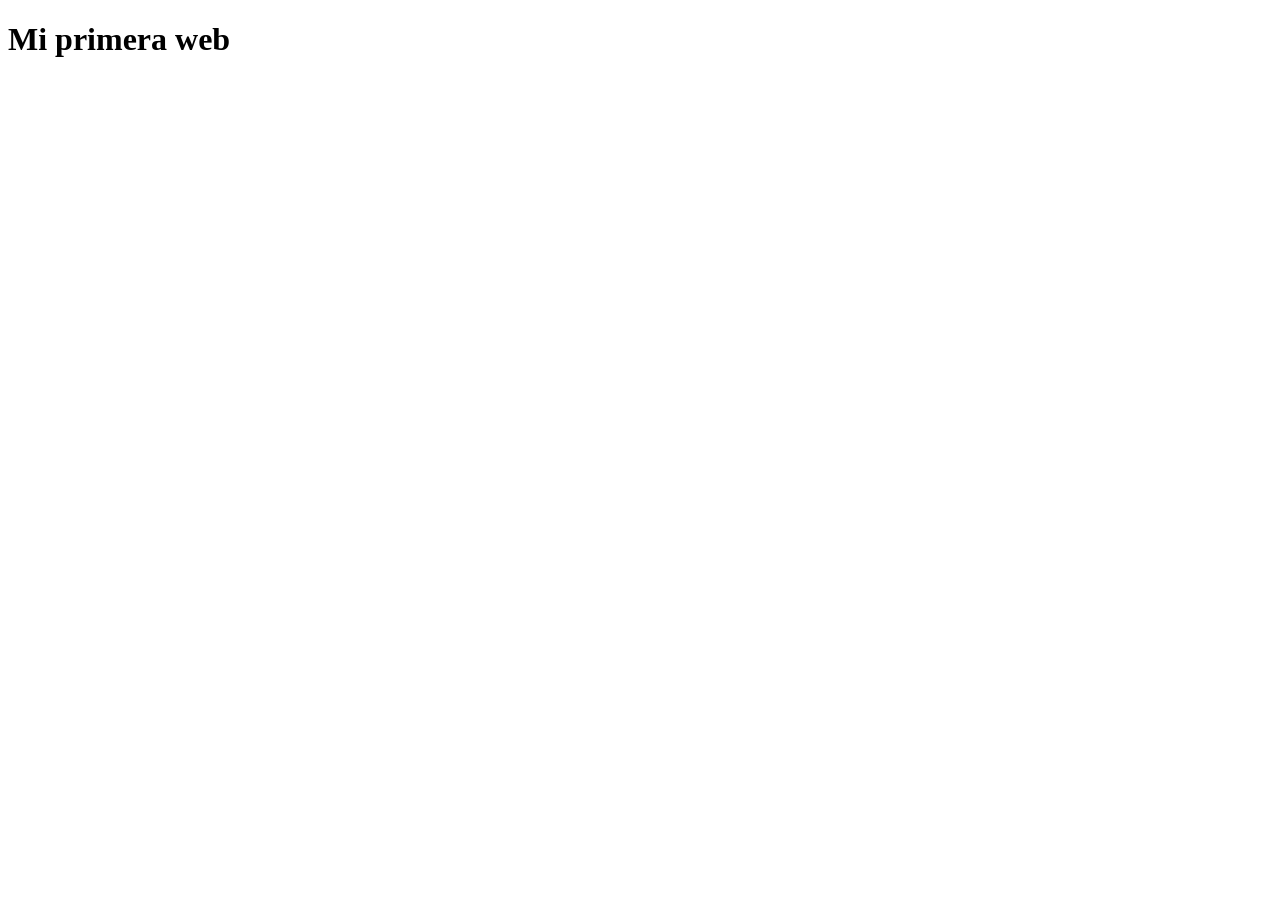
==== index.html @ ef240e0e "primera subida del proyecto" ====
<!DOCTYPE html>
<html lang="en">
<head>
    <meta charset="UTF-8">
    <meta name="viewport" content="width=device-width, initial-scale=1.0">
    <title>Inicio - DiploWeb</title>
    <link rel="stylesheet" href="css/styles.css">
</head>
<body>
    <h1>Mi primera web</h1>
</body>
</html>
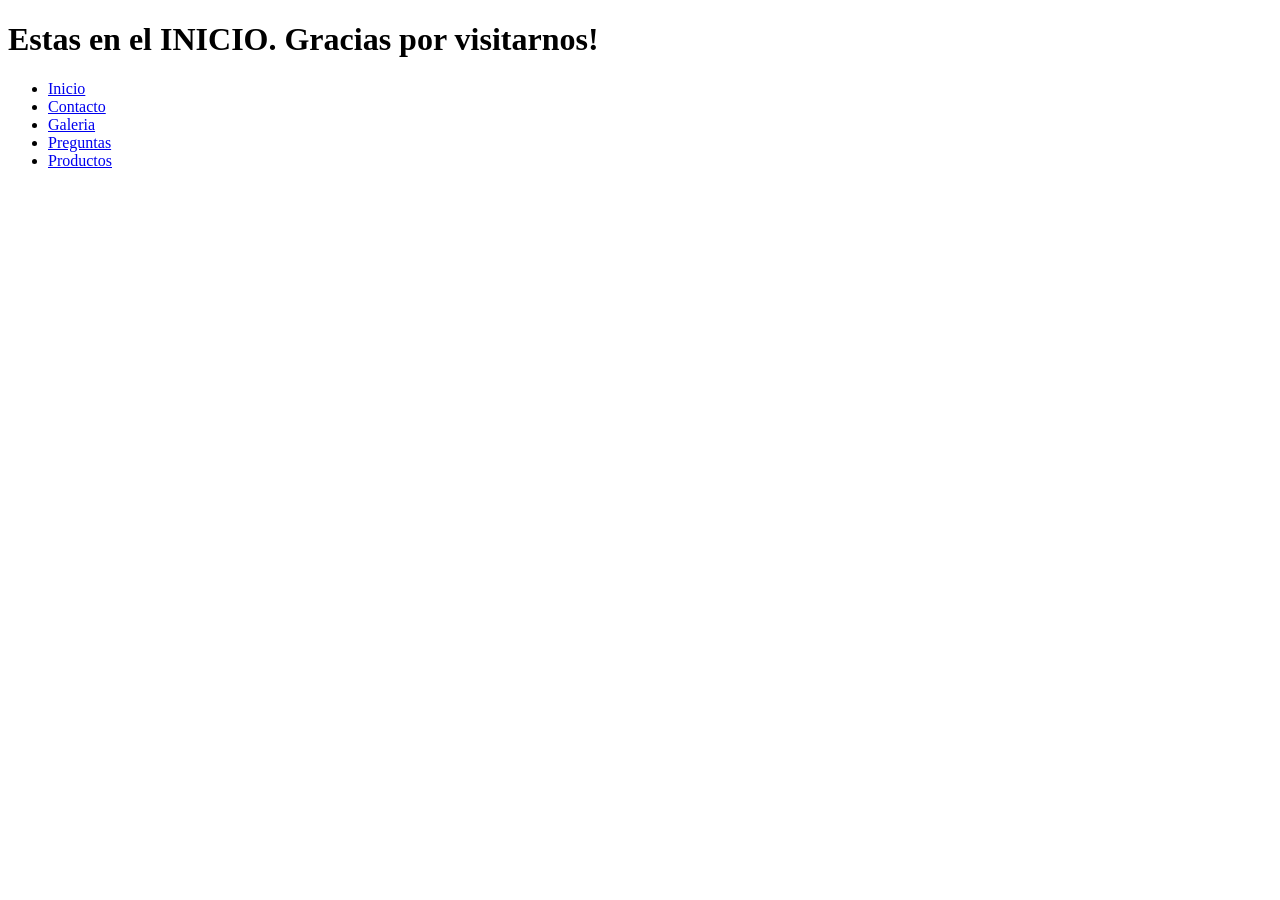
==== commit d4274348: "Preparativo basico" ====
--- a/index.html
+++ b/index.html
@@ -1,5 +1,5 @@
 <!DOCTYPE html>
-<html lang="en">
+<html lang="es">
 <head>
     <meta charset="UTF-8">
     <meta name="viewport" content="width=device-width, initial-scale=1.0">
@@ -7,6 +7,26 @@
     <link rel="stylesheet" href="css/styles.css">
 </head>
 <body>
-    <h1>Mi primera web</h1>
+    <h1>Estas en el INICIO. Gracias por visitarnos!</h1>
+    <ul>
+        <li>
+            <a href="./index.html">Inicio</a>
+        </li>
+        <li>
+            <a href="./pages/contacto.html">Contacto</a>
+        </li>
+        <li>
+            <a href="./pages/galeria.html">Galeria</a>
+        </li>
+        <li>
+            <a href="./pages/preguntas.html">Preguntas</a>
+        </li>
+        <li>
+            <a href="./pages/productos.html">Productos</a>
+        </li>
+    </ul>
+<footer>
+        
+</footer>
 </body>
 </html>
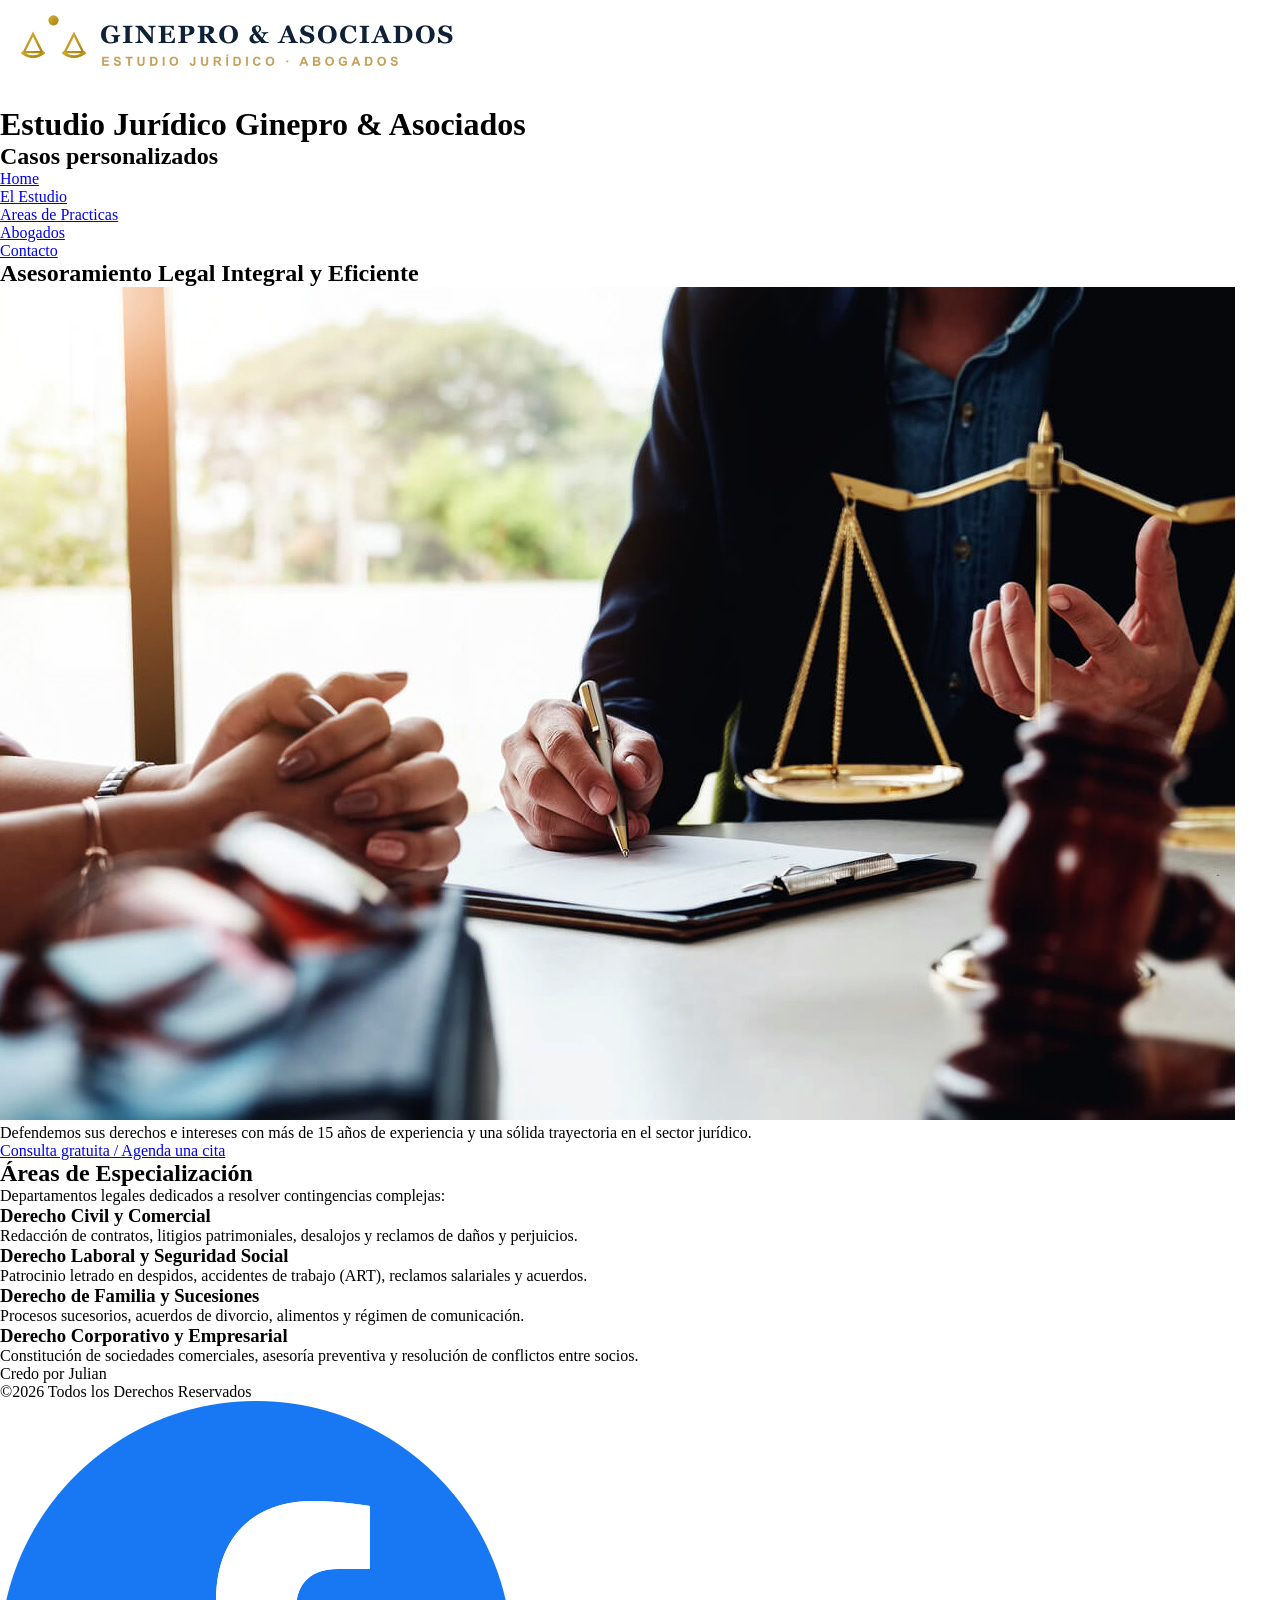
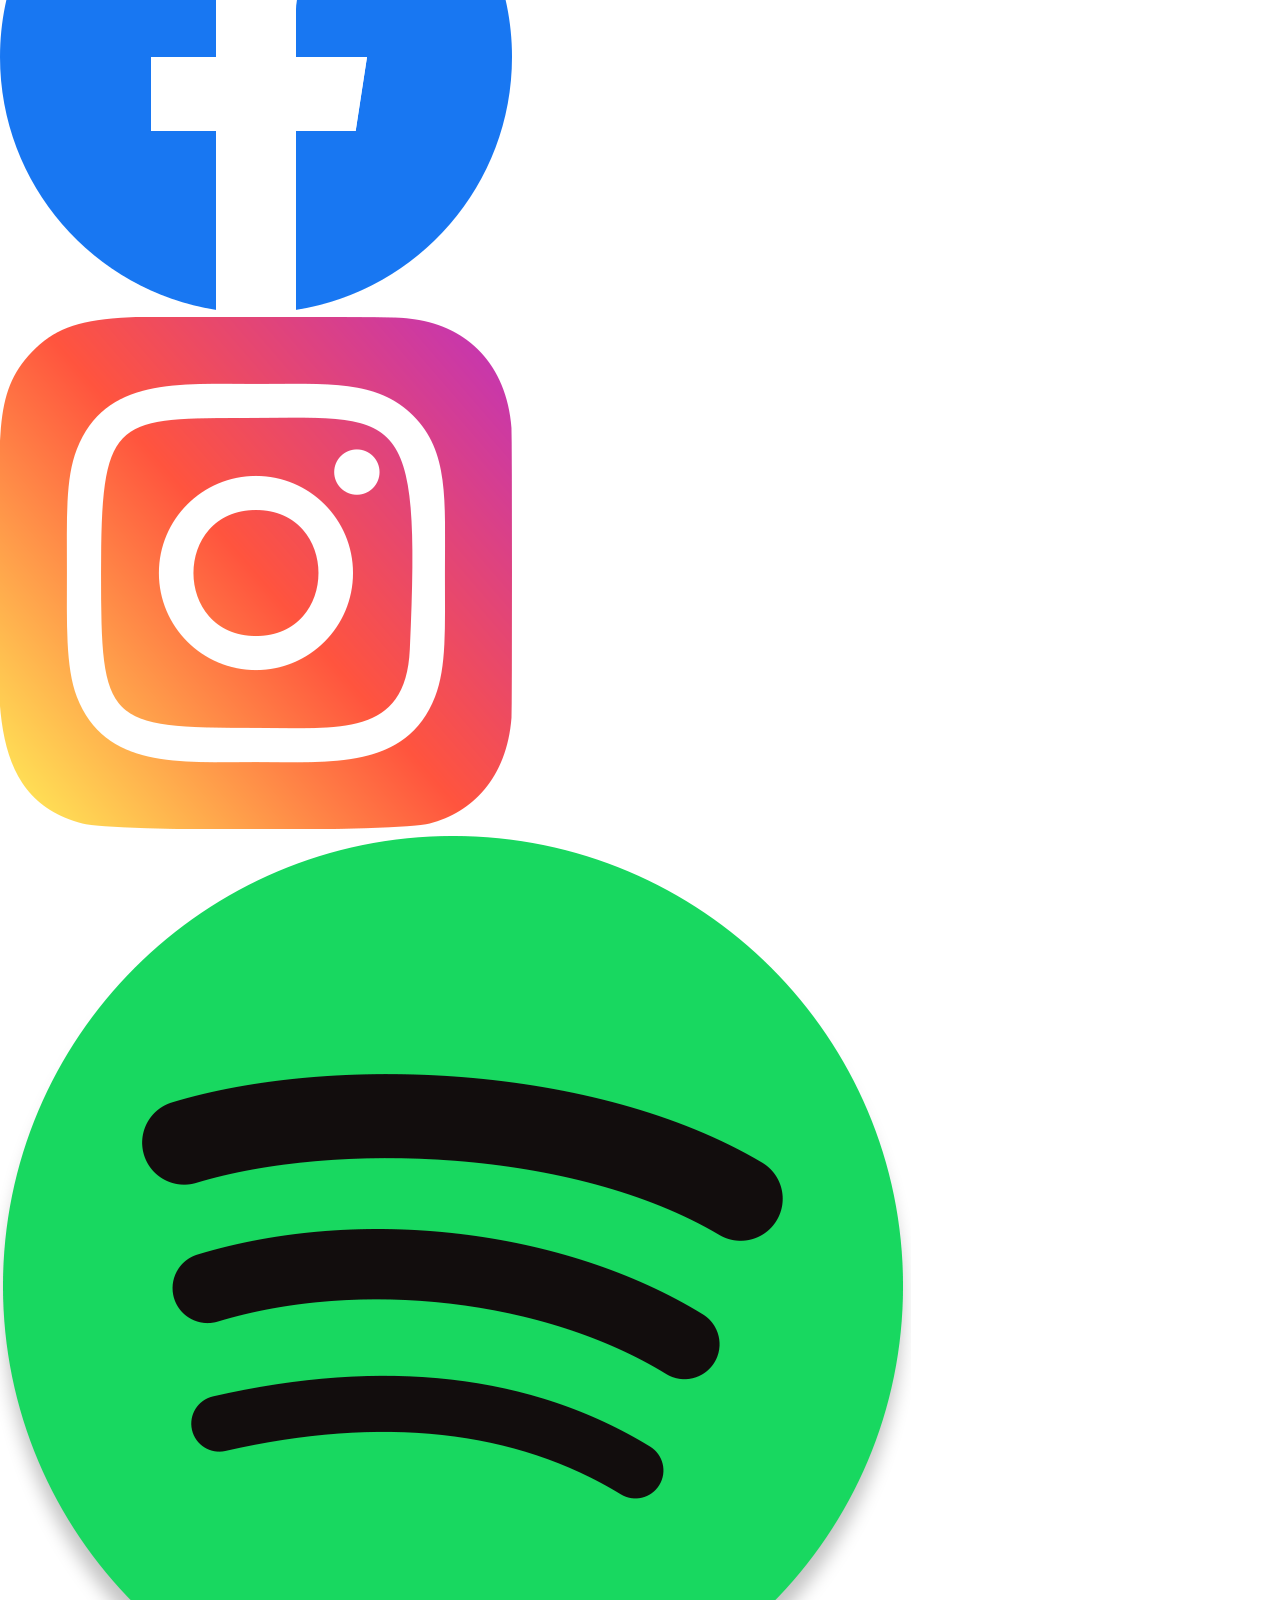
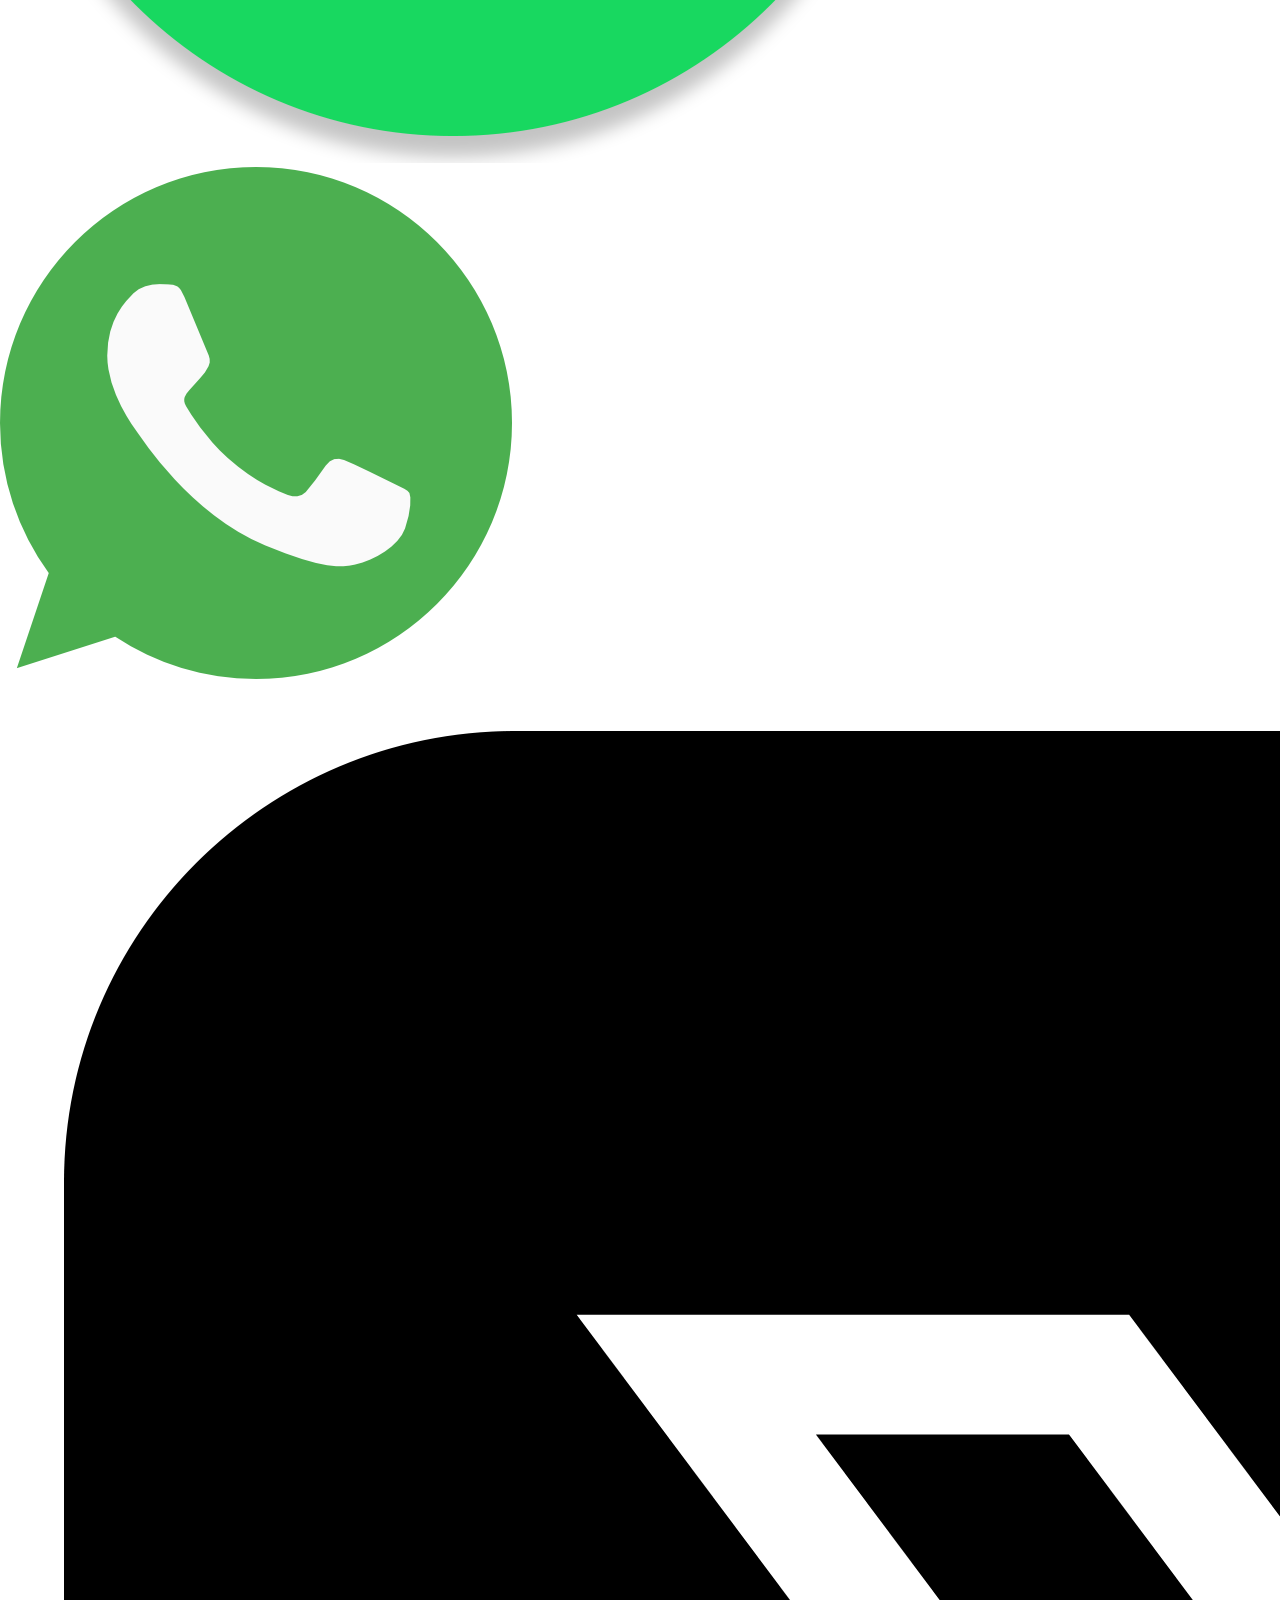
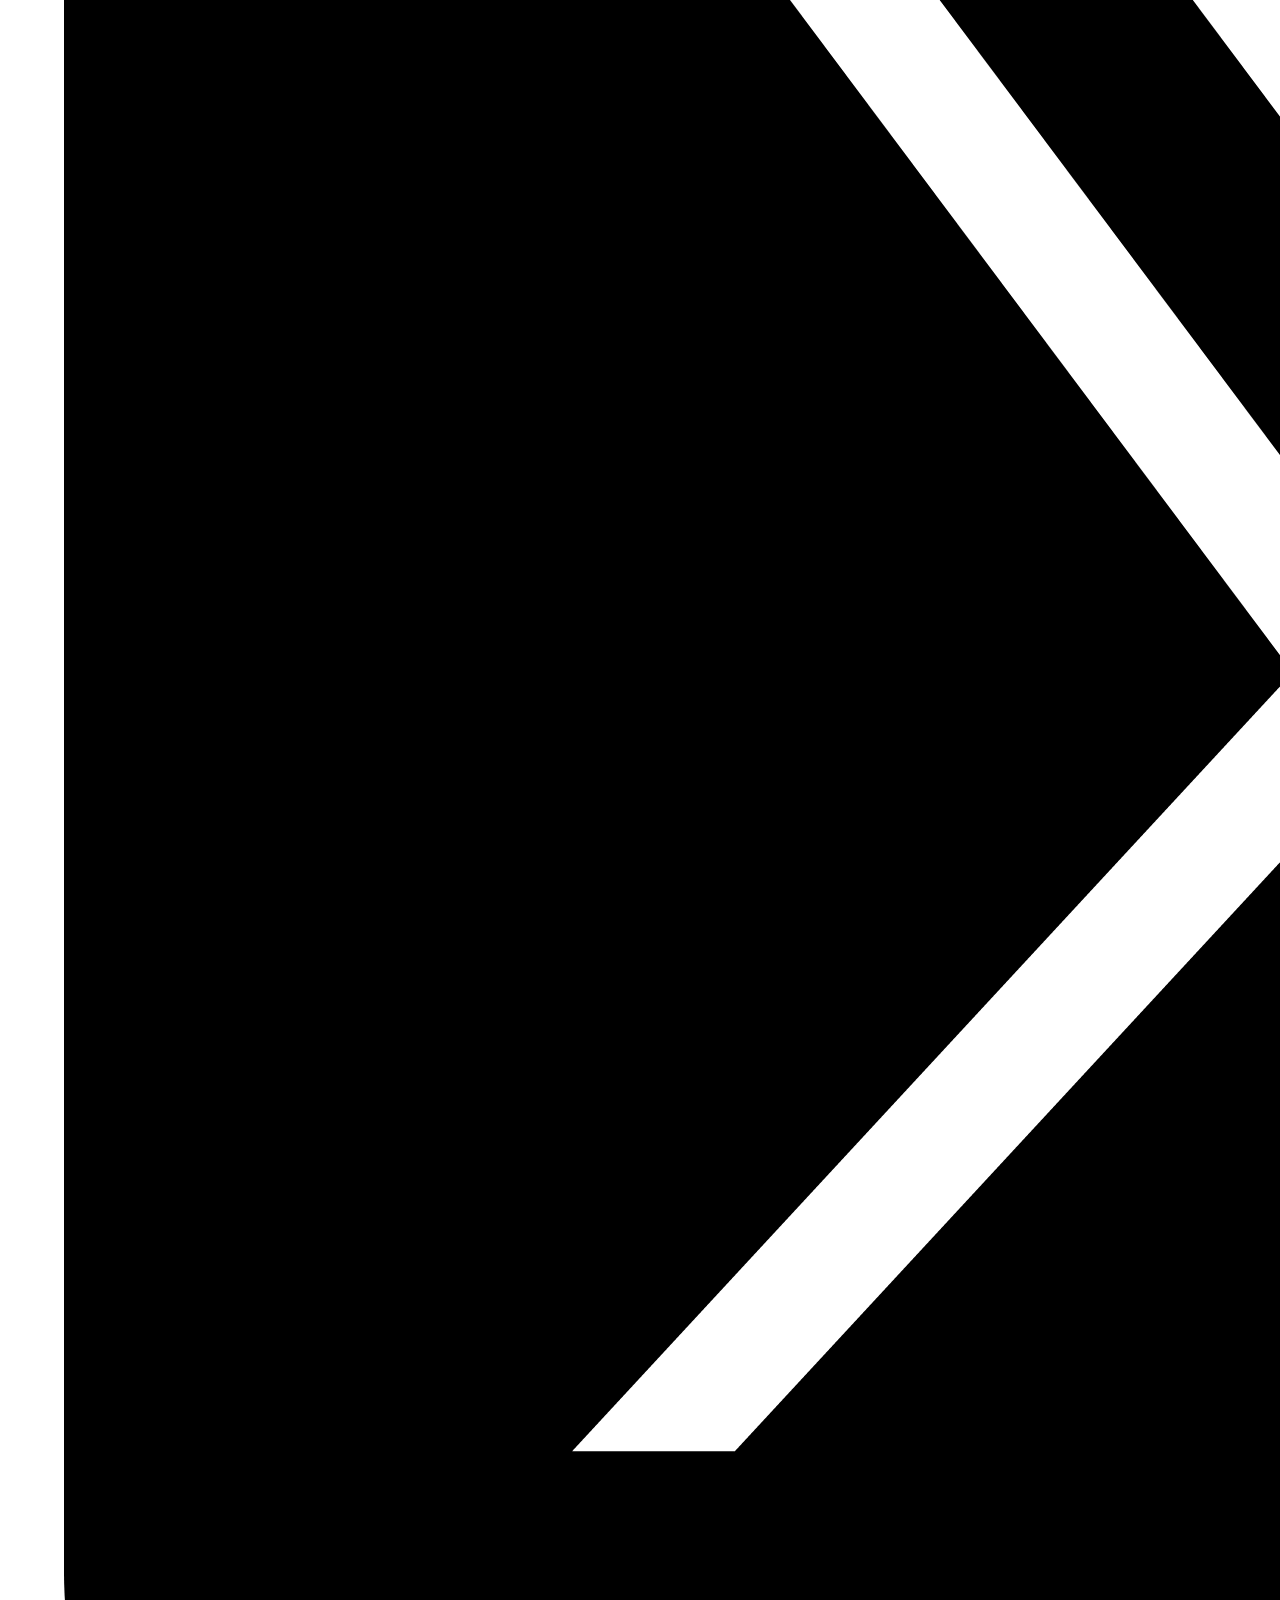
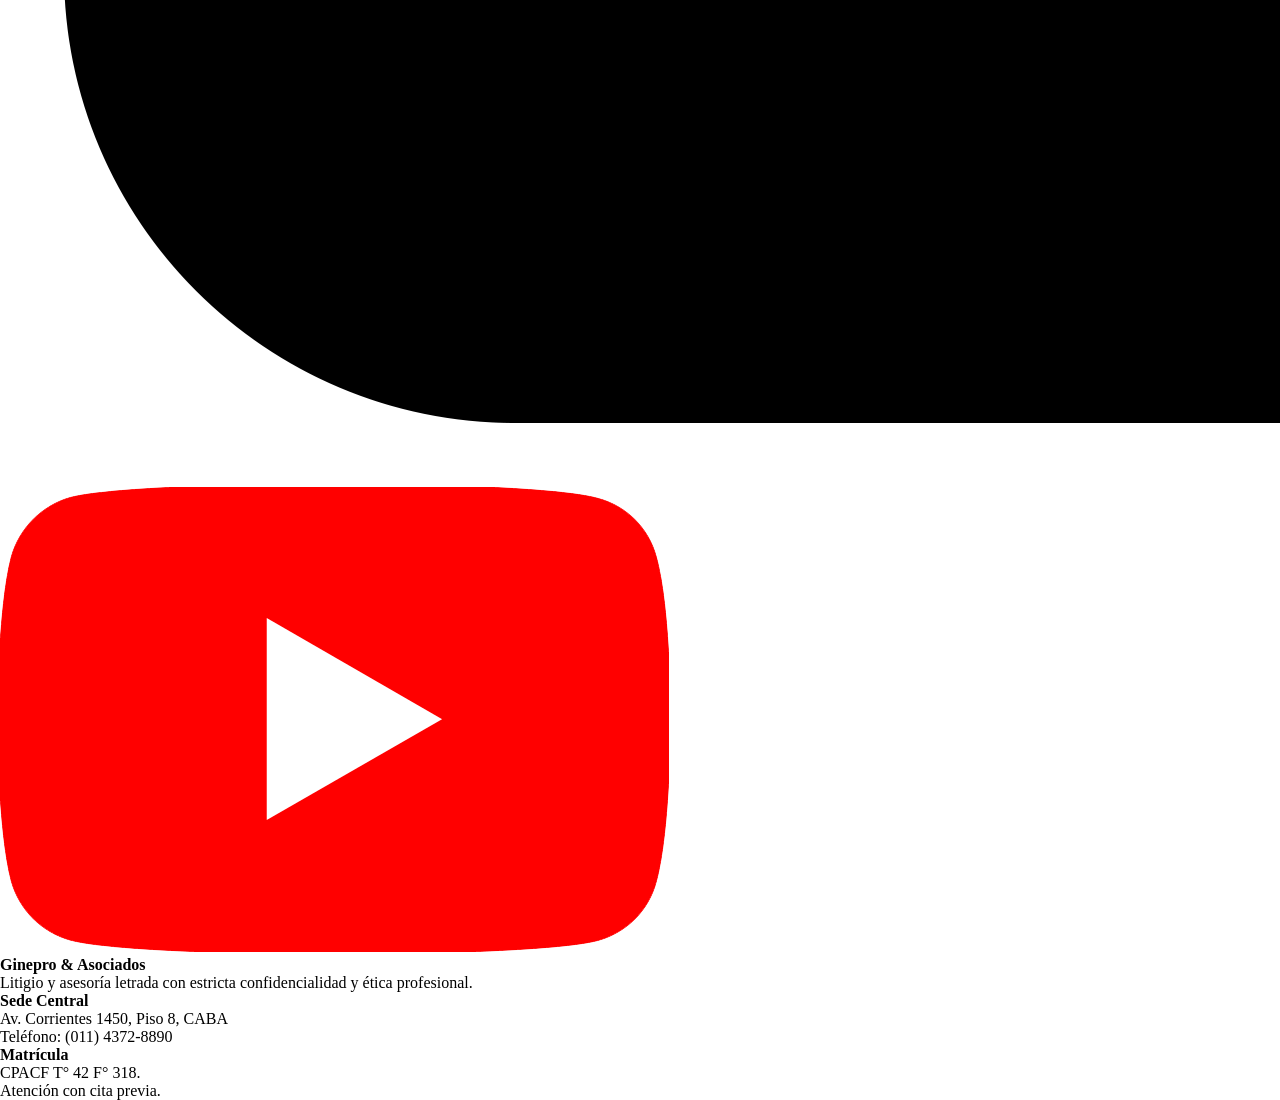
==== commit 5d79158a: "Estructura" ====
--- a/index.html
+++ b/index.html
@@ -3,30 +3,123 @@
 <head>
     <meta charset="UTF-8">
     <meta name="viewport" content="width=device-width, initial-scale=1.0">
-    <title>Inicio - DiploWeb</title>
-    <link rel="stylesheet" href="css/styles.css">
+    <title>Ginepro & Asociados | Inicio</title>
+    <link rel="stylesheet" href="./css/styles.css">
 </head>
 <body>
-    <h1>Estas en el INICIO. Gracias por visitarnos!</h1>
+    <a href="#">
+        <img src="./assets/logo.png" alt="Logo de Estudio Juridico">
+    </a>
+    <header>
+        <h1>Estudio Jurídico Ginepro & Asociados</h1>
+        <h2>Casos personalizados</h2>
+    <nav>
+        <ul>
+            <li>
+                <a href="#">Home</a>
+            </li>
+            <li>
+                <a href="./pages/nosotros.html">El Estudio</a>
+            </li>
+            <li>
+                <a href="./pages/areas.html">Areas de Practicas</a>
+            </li>
+            <li>
+                <a href="./pages/equipo.html">Abogados</a>
+            </li>
+            <li>
+                <a href="./pages/contacto.html">Contacto</a>
+            </li>
+        </ul>
+    </nav>
+    </header>
+    <main>
+        <section>
+                <h2>Asesoramiento Legal Integral y Eficiente</h2>
+                <img src="./assets/contenido/asesoramiento-juridico.jpg" alt="Asesoramiento">
+                <p>Defendemos sus derechos e intereses con más de 15 años de experiencia y una sólida trayectoria en el sector jurídico.</p>
+                <a href="./pages/contacto.html">Consulta gratuita / Agenda una cita</a>
+        </section>
+        <section>
+                <h2>Áreas de Especialización</h2>
+                <p>Departamentos legales dedicados a resolver contingencias complejas:</p>
+        <div>
+            <article>
+                <h3>Derecho Civil y Comercial</h3>
+                <p>Redacción de contratos, litigios patrimoniales, desalojos y reclamos de daños y perjuicios.</p>
+            </article>
+
+            <article>
+                <h3>Derecho Laboral y Seguridad Social</h3>
+                <p>Patrocinio letrado en despidos, accidentes de trabajo (ART), reclamos salariales y acuerdos.</p>
+            </article>
+
+            <article>
+                <h3>Derecho de Familia y Sucesiones</h3>
+                <p>Procesos sucesorios, acuerdos de divorcio, alimentos y régimen de comunicación.</p>
+            </article>
+
+            <article>
+                <h3>Derecho Corporativo y Empresarial</h3>
+                <p>Constitución de sociedades comerciales, asesoría preventiva y resolución de conflictos entre socios.</p>
+            </article>
+        </div>
+    </section>
+</main>
+<footer>
+    <p>Credo por Julian</p>
+    <p>&copy;<span id="year"></span> Todos los Derechos Reservados</p>
     <ul>
         <li>
-            <a href="./index.html">Inicio</a>
+            <a href="https://www.facebook.com/" target="_blank">
+                <img src="./assets/facebook.png" alt="Facebook">
+            </a>
         </li>
         <li>
-            <a href="./pages/contacto.html">Contacto</a>
+            <a href="https://www.instagram.com/" target="_blank">
+                <img src="./assets/instagram.png" alt=""Instagram">
+            </a>
         </li>
         <li>
-            <a href="./pages/galeria.html">Galeria</a>
+            <a href="https://www.spotify.com/" target="_blank">
+                <img src="./assets/spotify.png" alt="Spotify">
+            </a>
         </li>
         <li>
-            <a href="./pages/preguntas.html">Preguntas</a>
+            <a href="https://web.whatsapp.com" target="_blank">
+                <img src="./assets/whatsapp.png" alt="WhatsApp">
+            </a>
         </li>
         <li>
-            <a href="./pages/productos.html">Productos</a>
+            <a href="https://x.com" target="_blank">
+                <img src="./assets/x.png" alt="X (Twitter)">
+            </a>
+        </li>
+        <li>
+            <a href="https://www.youtube.com" target="_blank">
+                <img src="./assets/yt.png" alt="YouTube">
+            </a>
         </li>
     </ul>
-<footer>
-        
-</footer>
+    <div class="contenedor-footer">
+      <div class="footer-columna">
+        <h4>Ginepro &amp; Asociados</h4>
+        <p>Litigio y asesoría letrada con estricta confidencialidad y ética profesional.</p>
+      </div>
+
+      <div class="footer-columna">
+        <h4>Sede Central</h4>
+        <p>Av. Corrientes 1450, Piso 8, CABA<br>Teléfono: (011) 4372-8890</p>
+      </div>
+
+      <div class="footer-columna">
+        <h4>Matrícula</h4>
+        <p>CPACF T° 42 F° 318.<br>Atención con cita previa.</p>
+      </div>
+    </div>
+  </footer>
+  <script>
+        document.getElementById("year").textContent = new Date().getFullYear();
+  </script>
 </body>
 </html>
--- a/css/styles.css
+++ b/css/styles.css
@@ -0,0 +1,14 @@
+:root {
+  --color-principal: #0f2137;
+  --color-secundario: #c5a059;
+  --color-fondo: #f8f9fa;
+  --color-texto: #333333;
+  --color-blanco: #ffffff;
+  --fuente: 'Segoe UI', Tahoma, Geneva, Verdana, sans-serif;
+}
+
+* {
+  margin: 0;
+  padding: 0;
+  box-sizing: border-box;
+}
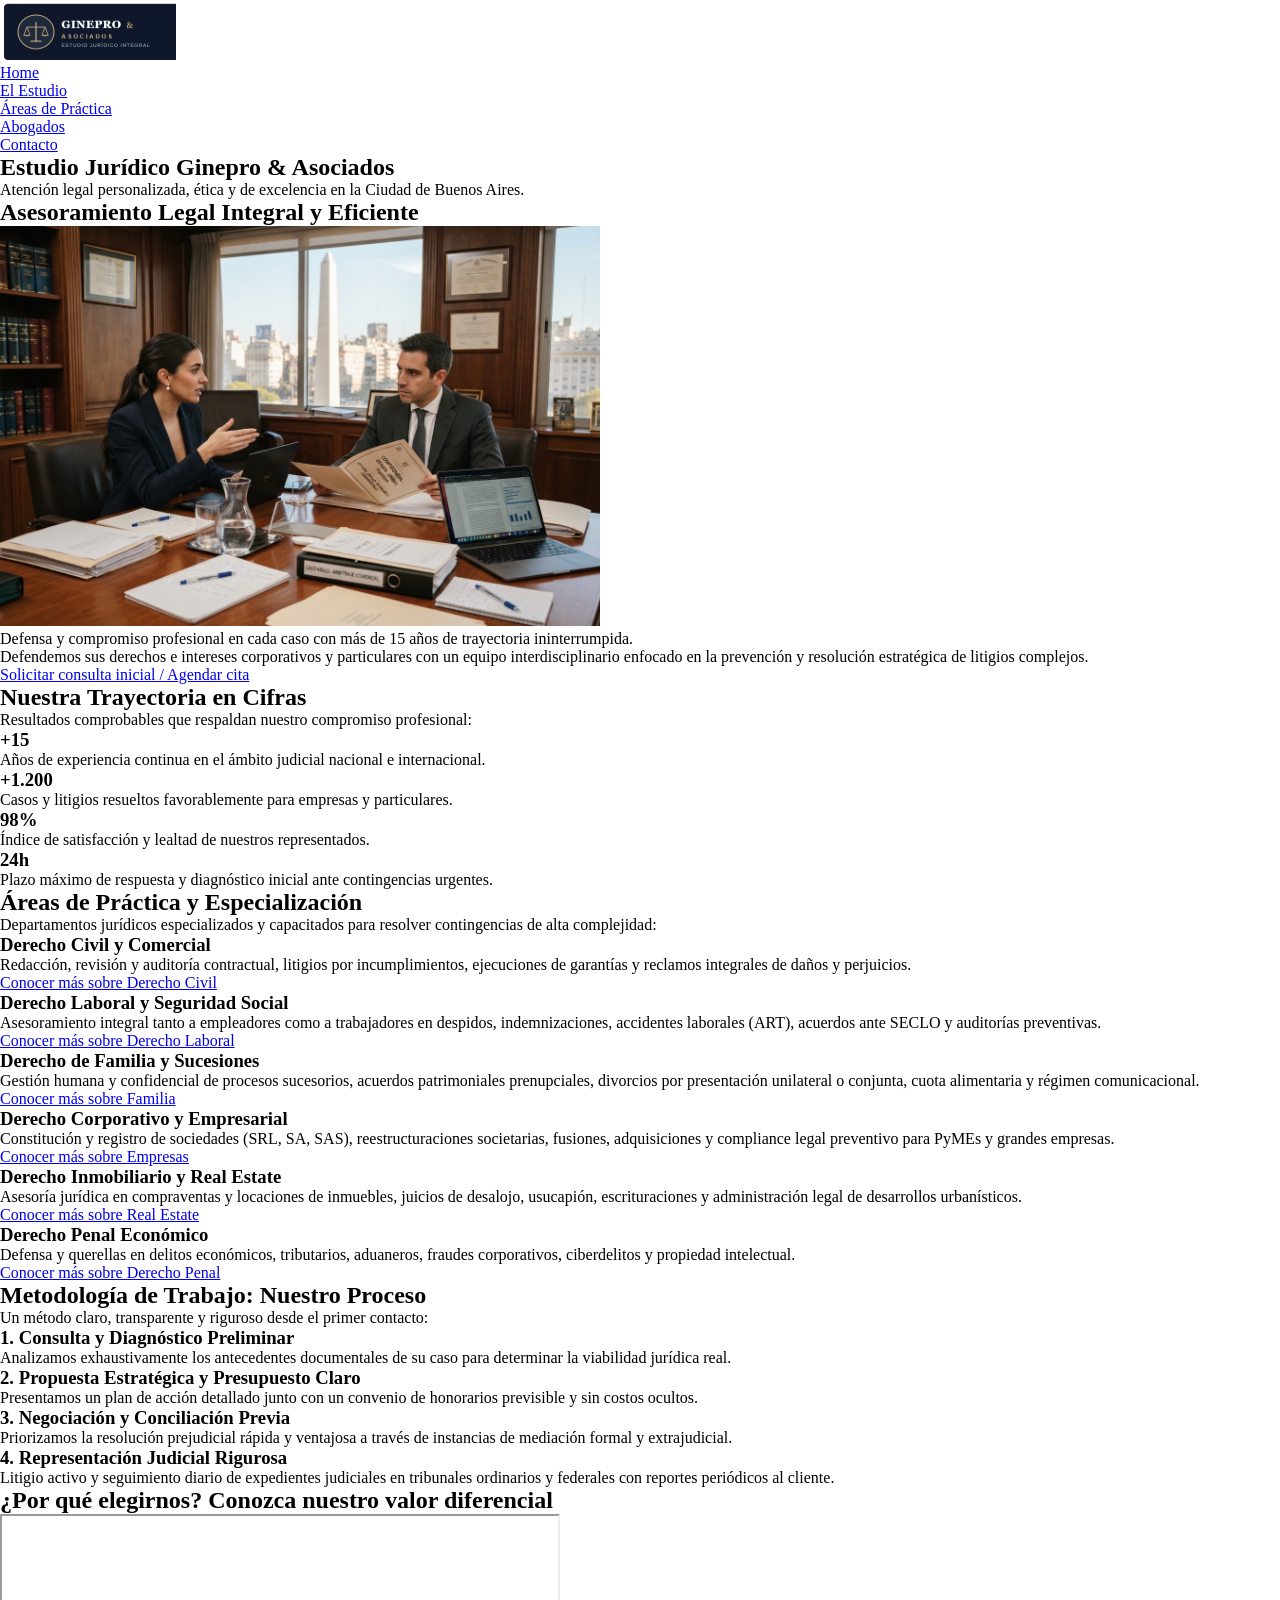
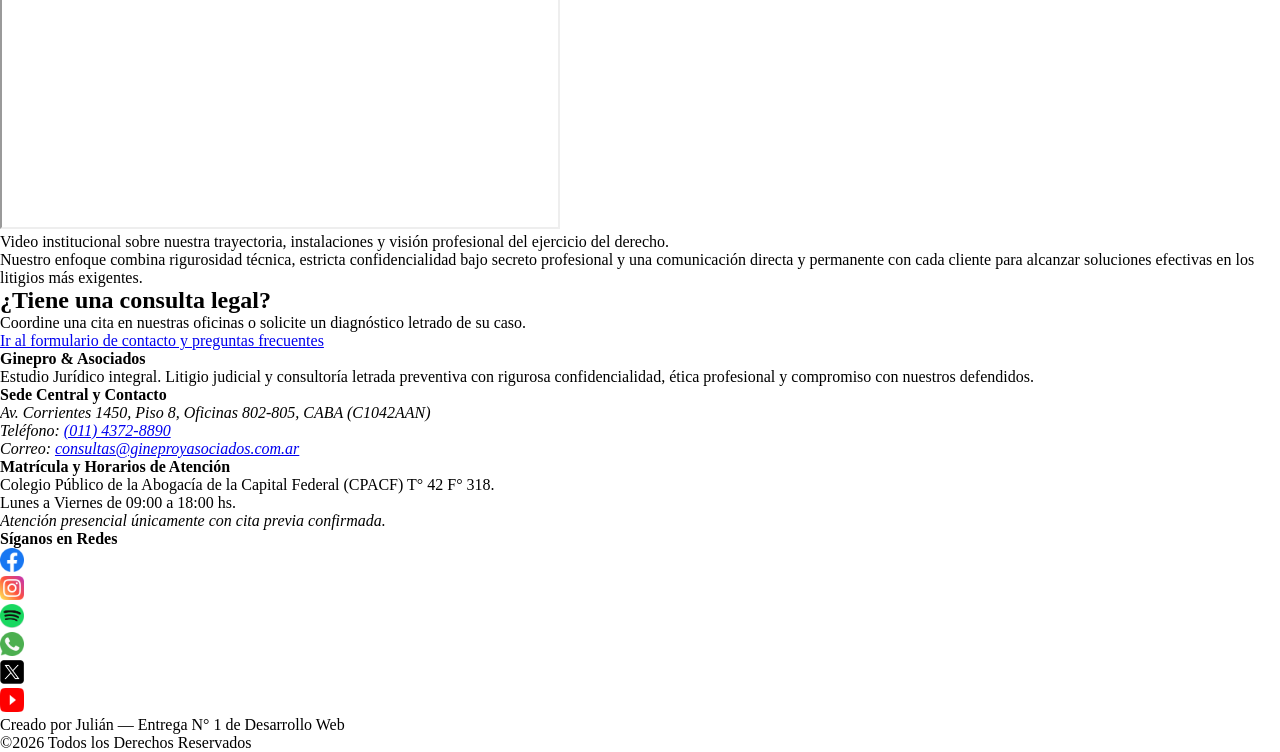
==== commit 8bb9a996: "Se realizaron correcciones y se trabajo en contenido" ====
--- a/index.html
+++ b/index.html
@@ -3,123 +3,264 @@
 <head>
     <meta charset="UTF-8">
     <meta name="viewport" content="width=device-width, initial-scale=1.0">
-    <title>Ginepro & Asociados | Inicio</title>
+    <title>Ginepro &amp; Asociados | Estudio Jurídico Integral</title>
+    <meta name="description" content="Estudio Jurídico Ginepro &amp; Asociados en CABA. Más de 15 años de trayectoria en derecho civil, laboral, comercial, penal y corporativo. Atención legal personalizada.">
+    <!-- Google Fonts -->
+    <link rel="preconnect" href="https://fonts.googleapis.com">
+    <link rel="preconnect" href="https://fonts.gstatic.com" crossorigin>
+    <link href="https://fonts.googleapis.com/css2?family=Lato:ital,wght@0,400;0,700;1,400&family=Libre+Baskerville:ital,wght@0,400;0,700;1,400&display=swap" rel="stylesheet">
+    <!-- Hoja de estilos -->
     <link rel="stylesheet" href="./css/styles.css">
 </head>
 <body>
-    <a href="#">
-        <img src="./assets/logo.png" alt="Logo de Estudio Juridico">
-    </a>
+
+    <!-- ENCABEZADO PRINCIPAL -->
     <header>
-        <h1>Estudio Jurídico Ginepro & Asociados</h1>
-        <h2>Casos personalizados</h2>
-    <nav>
-        <ul>
-            <li>
-                <a href="#">Home</a>
-            </li>
-            <li>
-                <a href="./pages/nosotros.html">El Estudio</a>
-            </li>
-            <li>
-                <a href="./pages/areas.html">Areas de Practicas</a>
-            </li>
-            <li>
-                <a href="./pages/equipo.html">Abogados</a>
-            </li>
-            <li>
-                <a href="./pages/contacto.html">Contacto</a>
-            </li>
-        </ul>
-    </nav>
+        <a href="#" aria-label="Inicio - Estudio Jurídico Ginepro y Asociados">
+            <img src="./assets/logo.png" alt="Logotipo de Estudio Jurídico Ginepro y Asociados" width="180" height="60">
+        </a>
+
+        <!-- NAVEGACION PRINCIPAL -->
+        <nav>
+            <ul>
+                <li><a href="#">Home</a></li>
+                <li><a href="./pages/nosotros.html">El Estudio</a></li>
+                <li><a href="./pages/areas.html">Áreas de Práctica</a></li>
+                <li><a href="./pages/equipo.html">Abogados</a></li>
+                <li><a href="./pages/contacto.html">Contacto</a></li>
+            </ul>
+        </nav>
     </header>
+    
+    <!-- CONTENIDO PRINCIPAL -->
     <main>
-        <section>
+
+        <!-- SECCION HERO / PRESENTACION -->
+        <section>
+            <h1>Estudio Jurídico Ginepro &amp; Asociados</h1>
+            <p>Atención legal personalizada, ética y de excelencia en la Ciudad de Buenos Aires.</p>
+
+            <article>
                 <h2>Asesoramiento Legal Integral y Eficiente</h2>
-                <img src="./assets/contenido/asesoramiento-juridico.jpg" alt="Asesoramiento">
-                <p>Defendemos sus derechos e intereses con más de 15 años de experiencia y una sólida trayectoria en el sector jurídico.</p>
-                <a href="./pages/contacto.html">Consulta gratuita / Agenda una cita</a>
-        </section>
-        <section>
-                <h2>Áreas de Especialización</h2>
-                <p>Departamentos legales dedicados a resolver contingencias complejas:</p>
+                <figure>
+                    <img src="./assets/contenido/asesoramiento-juridico.png" alt="Abogados reunidos en sala de conferencias analizando documentación legal" width="600" height="400">
+                    <figcaption>Defensa y compromiso profesional en cada caso con más de 15 años de trayectoria ininterrumpida.</figcaption>
+                </figure>
+                <p>Defendemos sus derechos e intereses corporativos y particulares con un equipo interdisciplinario enfocado en la prevención y resolución estratégica de litigios complejos.</p>
+                <a href="./pages/contacto.html">Solicitar consulta inicial / Agendar cita</a>
+            </article>
+        </section>
+
+        <!-- SECCION CIFRAS DESTACADAS (METRICAS / LOGROS) -->
+        <section>
+            <h2>Nuestra Trayectoria en Cifras</h2>
+            <p>Resultados comprobables que respaldan nuestro compromiso profesional:</p>
+            <div>
+                <article>
+                    <h3>+15</h3>
+                    <p>Años de experiencia continua en el ámbito judicial nacional e internacional.</p>
+                </article>
+                <article>
+                    <h3>+1.200</h3>
+                    <p>Casos y litigios resueltos favorablemente para empresas y particulares.</p>
+                </article>
+                <article>
+                    <h3>98%</h3>
+                    <p>Índice de satisfacción y lealtad de nuestros representados.</p>
+                </article>
+                <article>
+                    <h3>24h</h3>
+                    <p>Plazo máximo de respuesta y diagnóstico inicial ante contingencias urgentes.</p>
+                </article>
+            </div>
+        </section>
+
+        <!-- SECCION AREAS DE ESPECIALIZACION -->
+        <section>
+            <h2>Áreas de Práctica y Especialización</h2>
+            <p>Departamentos jurídicos especializados y capacitados para resolver contingencias de alta complejidad:</p>
+
+            <div>
+                <!-- AREA 1 -->
+                <article>
+                    <header>
+                        <h3>Derecho Civil y Comercial</h3>
+                    </header>
+                    <p>Redacción, revisión y auditoría contractual, litigios por incumplimientos, ejecuciones de garantías y reclamos integrales de daños y perjuicios.</p>
+                    <a href="./pages/areas.html#civil">Conocer más sobre Derecho Civil</a>
+                </article>
+
+                <!-- AREA 2 -->
+                <article>
+                    <header>
+                        <h3>Derecho Laboral y Seguridad Social</h3>
+                    </header>
+                    <p>Asesoramiento integral tanto a empleadores como a trabajadores en despidos, indemnizaciones, accidentes laborales (ART), acuerdos ante SECLO y auditorías preventivas.</p>
+                    <a href="./pages/areas.html#laboral">Conocer más sobre Derecho Laboral</a>
+                </article>
+
+                <!-- AREA 3 -->
+                <article>
+                    <header>
+                        <h3>Derecho de Familia y Sucesiones</h3>
+                    </header>
+                    <p>Gestión humana y confidencial de procesos sucesorios, acuerdos patrimoniales prenupciales, divorcios por presentación unilateral o conjunta, cuota alimentaria y régimen comunicacional.</p>
+                    <a href="./pages/areas.html#familia">Conocer más sobre Familia</a>
+                </article>
+
+                <!-- AREA 4 -->
+                <article>
+                    <header>
+                        <h3>Derecho Corporativo y Empresarial</h3>
+                    </header>
+                    <p>Constitución y registro de sociedades (SRL, SA, SAS), reestructuraciones societarias, fusiones, adquisiciones y compliance legal preventivo para PyMEs y grandes empresas.</p>
+                    <a href="./pages/areas.html#corporativo">Conocer más sobre Empresas</a>
+                </article>
+
+                <!-- AREA 5 -->
+                <article>
+                    <header>
+                        <h3>Derecho Inmobiliario y Real Estate</h3>
+                    </header>
+                    <p>Asesoría jurídica en compraventas y locaciones de inmuebles, juicios de desalojo, usucapión, escrituraciones y administración legal de desarrollos urbanísticos.</p>
+                    <a href="./pages/areas.html#inmobiliario">Conocer más sobre Real Estate</a>
+                </article>
+
+                <!-- AREA 6 -->
+                <article>
+                    <header>
+                        <h3>Derecho Penal Económico</h3>
+                    </header>
+                    <p>Defensa y querellas en delitos económicos, tributarios, aduaneros, fraudes corporativos, ciberdelitos y propiedad intelectual.</p>
+                    <a href="./pages/areas.html#penal">Conocer más sobre Derecho Penal</a>
+                </article>
+            </div>
+        </section>
+
+        <!-- SECCION COMO TRABAJAMOS / PROCESO DE ATENCION (PASO A PASO) -->
+        <section>
+            <h2>Metodología de Trabajo: Nuestro Proceso</h2>
+            <p>Un método claro, transparente y riguroso desde el primer contacto:</p>
+            <ol>
+                <li>
+                    <h3>1. Consulta y Diagnóstico Preliminar</h3>
+                    <p>Analizamos exhaustivamente los antecedentes documentales de su caso para determinar la viabilidad jurídica real.</p>
+                </li>
+                <li>
+                    <h3>2. Propuesta Estratégica y Presupuesto Claro</h3>
+                    <p>Presentamos un plan de acción detallado junto con un convenio de honorarios previsible y sin costos ocultos.</p>
+                </li>
+                <li>
+                    <h3>3. Negociación y Conciliación Previa</h3>
+                    <p>Priorizamos la resolución prejudicial rápida y ventajosa a través de instancias de mediación formal y extrajudicial.</p>
+                </li>
+                <li>
+                    <h3>4. Representación Judicial Rigurosa</h3>
+                    <p>Litigio activo y seguimiento diario de expedientes judiciales en tribunales ordinarios y federales con reportes periódicos al cliente.</p>
+                </li>
+            </ol>
+        </section>
+
+        <!-- SECCION DIFERENCIAL Y MULTIMEDIA -->
+        <section>
+            <h2>¿Por qué elegirnos? Conozca nuestro valor diferencial</h2>
+            
+            <figure>
+                <iframe width="560" height="315" src="https://www.youtube-nocookie.com/embed/HGacEeQ--G4" title="Video institucional de Ginepro y Asociados" allow="accelerometer; autoplay; clipboard-write; encrypted-media; gyroscope; picture-in-picture; web-share" allowfullscreen></iframe>
+                <figcaption>Video institucional sobre nuestra trayectoria, instalaciones y visión profesional del ejercicio del derecho.</figcaption>
+            </figure>
+            
+            <p>Nuestro enfoque combina rigurosidad técnica, estricta confidencialidad bajo secreto profesional y una comunicación directa y permanente con cada cliente para alcanzar soluciones efectivas en los litigios más exigentes.</p>
+        </section>
+
+        <!-- FINAL DEL INDEX / CONSULTA PROSPECTOS -->
+        <section>
+            <h2>¿Tiene una consulta legal?</h2>
+            <p>Coordine una cita en nuestras oficinas o solicite un diagnóstico letrado de su caso.</p>
+            <a href="./pages/contacto.html">Ir al formulario de contacto y preguntas frecuentes</a>
+        </section>
+
+    </main>
+
+    <!-- PIE DE PAGINA -->
+    <footer>
         <div>
-            <article>
-                <h3>Derecho Civil y Comercial</h3>
-                <p>Redacción de contratos, litigios patrimoniales, desalojos y reclamos de daños y perjuicios.</p>
-            </article>
-
-            <article>
-                <h3>Derecho Laboral y Seguridad Social</h3>
-                <p>Patrocinio letrado en despidos, accidentes de trabajo (ART), reclamos salariales y acuerdos.</p>
-            </article>
-
-            <article>
-                <h3>Derecho de Familia y Sucesiones</h3>
-                <p>Procesos sucesorios, acuerdos de divorcio, alimentos y régimen de comunicación.</p>
-            </article>
-
-            <article>
-                <h3>Derecho Corporativo y Empresarial</h3>
-                <p>Constitución de sociedades comerciales, asesoría preventiva y resolución de conflictos entre socios.</p>
-            </article>
+            
+            <!-- INFORMACION INSTITUCIONAL -->
+            <section>
+                <h4>Ginepro &amp; Asociados</h4>
+                <p>Estudio Jurídico integral. Litigio judicial y consultoría letrada preventiva con rigurosa confidencialidad, ética profesional y compromiso con nuestros defendidos.</p>
+            </section>
+
+            <!-- SEDE Y CONTACTO -->
+            <section>
+                <h4>Sede Central y Contacto</h4>
+                <address>
+                    <p>Av. Corrientes 1450, Piso 8, Oficinas 802-805, CABA (C1042AAN)</p>
+                    <p>Teléfono: <a href="tel:+541143728890">(011) 4372-8890</a></p>
+                    <p>Correo: <a href="mailto:consultas@gineproyasociados.com.ar">consultas@gineproyasociados.com.ar</a></p>
+                </address>
+            </section>
+
+            <!-- MATRICULA Y HORARIOS -->
+            <section>
+                <h4>Matrícula y Horarios de Atención</h4>
+                <p>Colegio Público de la Abogacía de la Capital Federal (CPACF) T° 42 F° 318.</p>
+                <p>Lunes a Viernes de 09:00 a 18:00 hs.</p>
+                <p><em>Atención presencial únicamente con cita previa confirmada.</em></p>
+            </section>
+
+            <!-- REDES SOCIALES -->
+            <section>
+                <h4>Síganos en Redes</h4>
+                <nav>
+                    <ul>
+                        <li>
+                            <a href="https://www.facebook.com/" target="_blank">
+                                <img src="./assets/facebook.png" alt="Ícono de Facebook" width="24" height="24">
+                            </a>
+                        </li>
+                        <li>
+                            <a href="https://www.instagram.com/" target="_blank">
+                                <img src="./assets/instagram.png" alt="Ícono de Instagram" width="24" height="24">
+                            </a>
+                        </li>
+                        <li>
+                            <a href="https://www.spotify.com/" target="_blank">
+                                <img src="./assets/spotify.png" alt="Ícono de Spotify" width="24" height="24">
+                            </a>
+                        </li>
+                        <li>
+                            <a href="https://wa.me/5491143728890" target="_blank">
+                                <img src="./assets/whatsapp.png" alt="Ícono de WhatsApp" width="24" height="24">
+                            </a>
+                        </li>
+                        <li>
+                            <a href="https://x.com" target="_blank">
+                                <img src="./assets/x.png" alt="Ícono de X" width="24" height="24">
+                            </a>
+                        </li>
+                        <li>
+                            <a href="https://www.youtube.com" target="_blank">
+                                <img src="./assets/yt.png" alt="Ícono de YouTube" width="24" height="24">
+                            </a>
+                        </li>
+                    </ul>
+                </nav>
+            </section>
+
         </div>
-    </section>
-</main>
-<footer>
-    <p>Credo por Julian</p>
-    <p>&copy;<span id="year"></span> Todos los Derechos Reservados</p>
-    <ul>
-        <li>
-            <a href="https://www.facebook.com/" target="_blank">
-                <img src="./assets/facebook.png" alt="Facebook">
-            </a>
-        </li>
-        <li>
-            <a href="https://www.instagram.com/" target="_blank">
-                <img src="./assets/instagram.png" alt=""Instagram">
-            </a>
-        </li>
-        <li>
-            <a href="https://www.spotify.com/" target="_blank">
-                <img src="./assets/spotify.png" alt="Spotify">
-            </a>
-        </li>
-        <li>
-            <a href="https://web.whatsapp.com" target="_blank">
-                <img src="./assets/whatsapp.png" alt="WhatsApp">
-            </a>
-        </li>
-        <li>
-            <a href="https://x.com" target="_blank">
-                <img src="./assets/x.png" alt="X (Twitter)">
-            </a>
-        </li>
-        <li>
-            <a href="https://www.youtube.com" target="_blank">
-                <img src="./assets/yt.png" alt="YouTube">
-            </a>
-        </li>
-    </ul>
-    <div class="contenedor-footer">
-      <div class="footer-columna">
-        <h4>Ginepro &amp; Asociados</h4>
-        <p>Litigio y asesoría letrada con estricta confidencialidad y ética profesional.</p>
-      </div>
-
-      <div class="footer-columna">
-        <h4>Sede Central</h4>
-        <p>Av. Corrientes 1450, Piso 8, CABA<br>Teléfono: (011) 4372-8890</p>
-      </div>
-
-      <div class="footer-columna">
-        <h4>Matrícula</h4>
-        <p>CPACF T° 42 F° 318.<br>Atención con cita previa.</p>
-      </div>
-    </div>
-  </footer>
-  <script>
+
+        <!-- DERECHOS DE AUTOR Y ENLACES LEGALES -->
+        <div>
+            <p>Creado por Julián &mdash; Entrega N° 1 de Desarrollo Web</p>
+            <p>&copy;<span id="year"></span> Todos los Derechos Reservados</p>
+        </div>
+    </footer>
+
+    <script>
         document.getElementById("year").textContent = new Date().getFullYear();
-  </script>
+    </script>
+
 </body>
 </html>
--- a/css/styles.css
+++ b/css/styles.css
@@ -11,4 +11,5 @@
   margin: 0;
   padding: 0;
   box-sizing: border-box;
-}+}
+
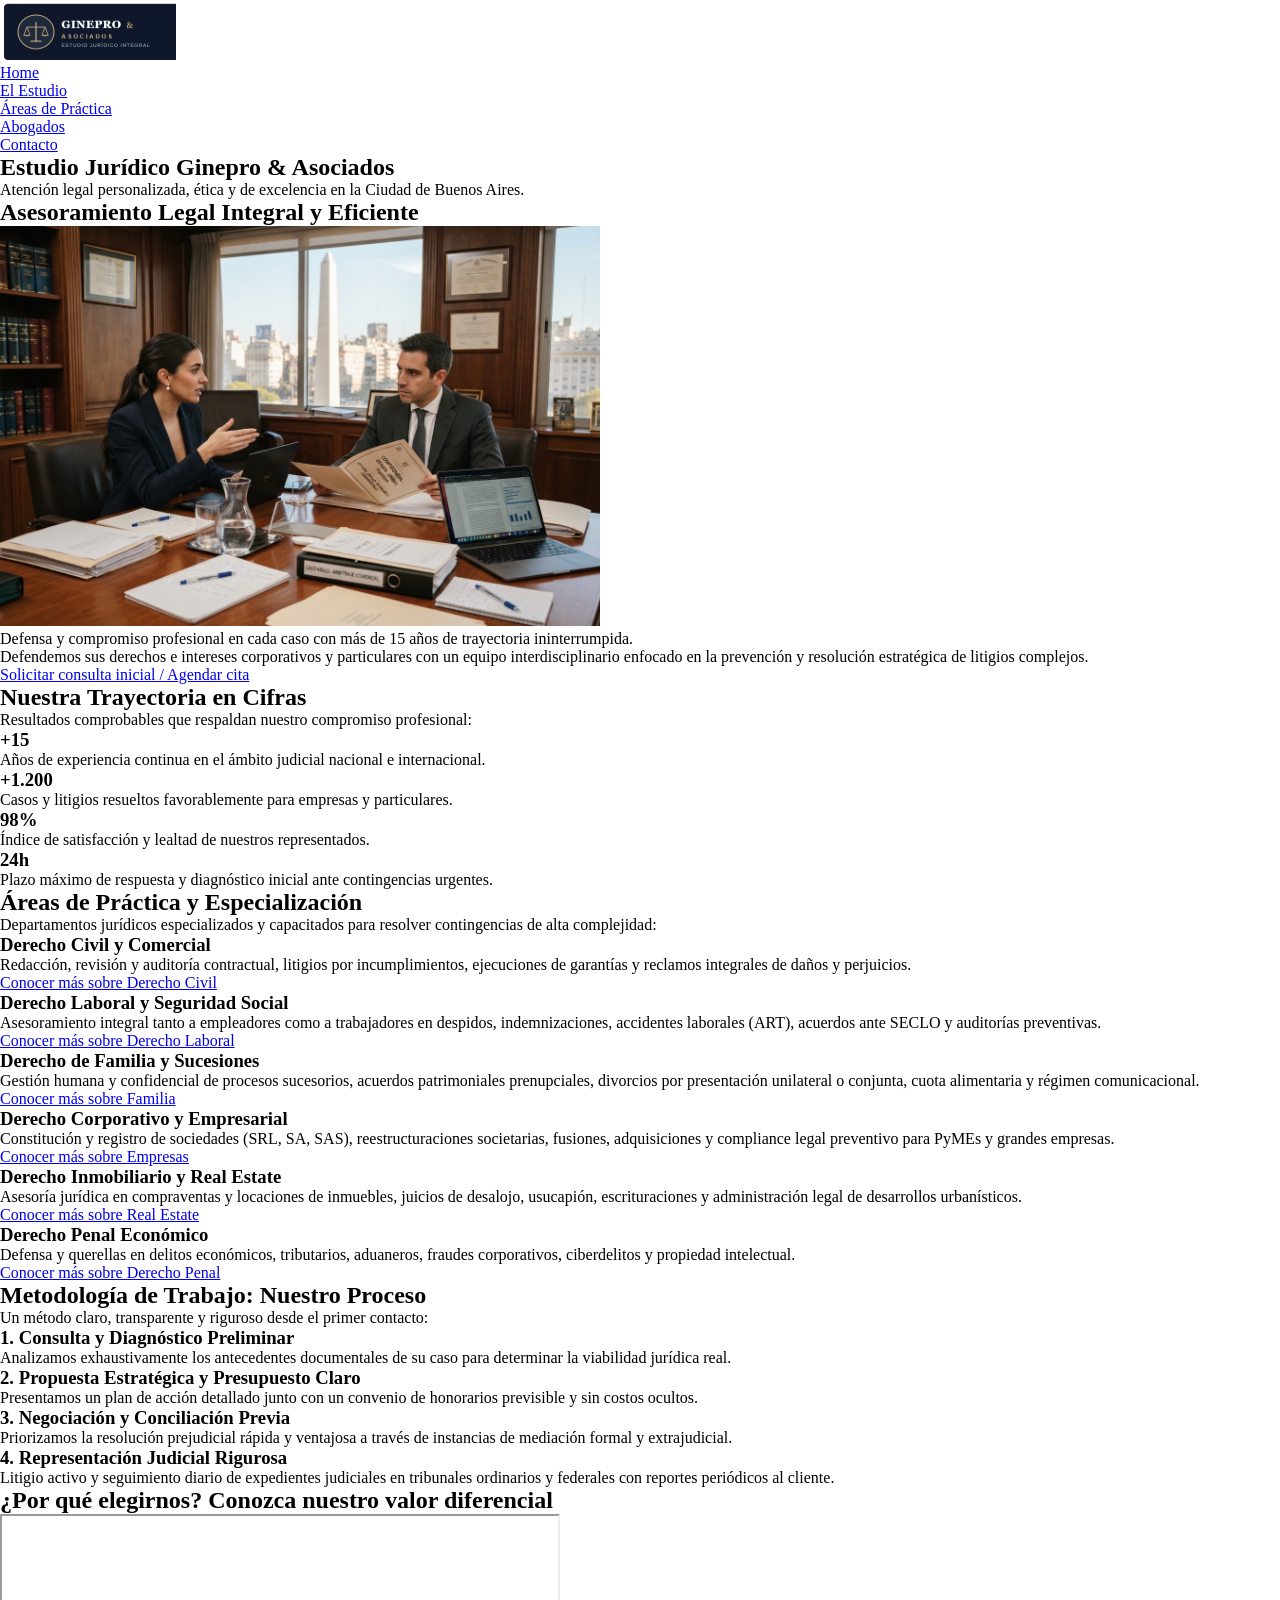
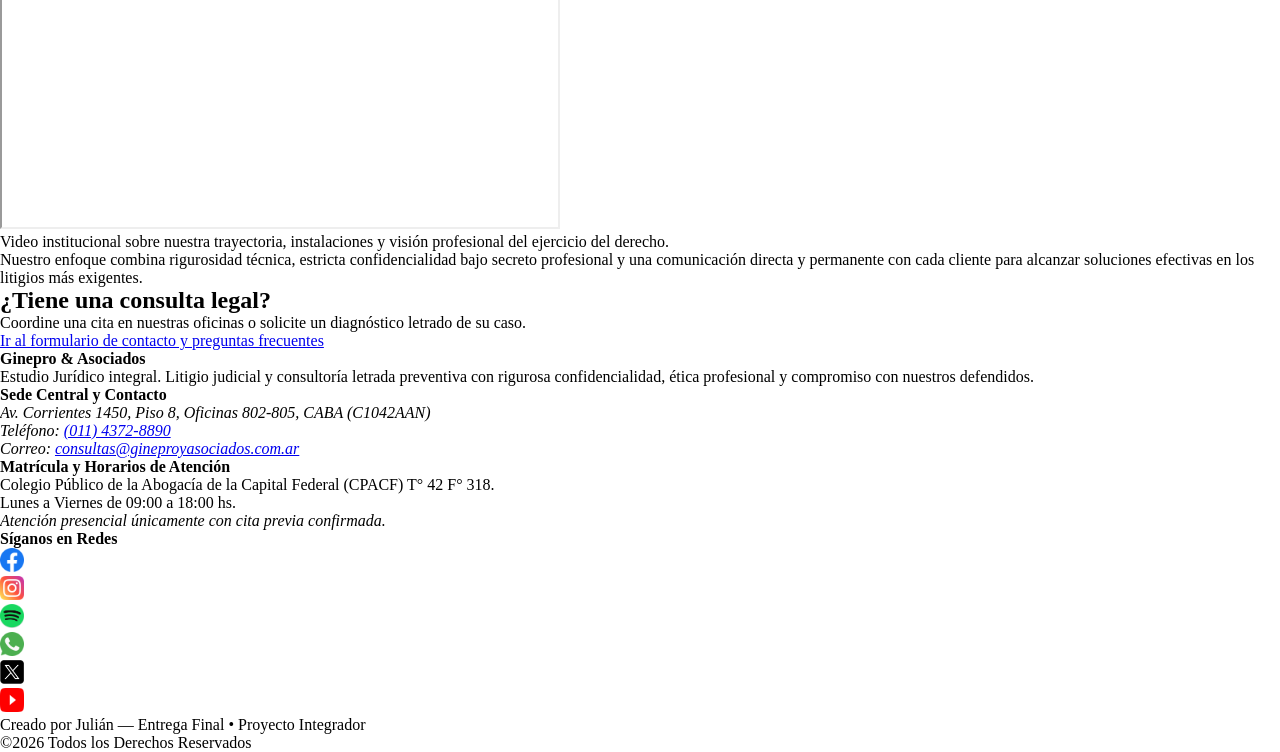
==== commit 6dee266a: "Entrega final Desarrollo Web" ====
--- a/index.html
+++ b/index.html
@@ -1,29 +1,36 @@
 <!DOCTYPE html>
 <html lang="es">
+
 <head>
     <meta charset="UTF-8">
     <meta name="viewport" content="width=device-width, initial-scale=1.0">
     <title>Ginepro &amp; Asociados | Estudio Jurídico Integral</title>
-    <meta name="description" content="Estudio Jurídico Ginepro &amp; Asociados en CABA. Más de 15 años de trayectoria en derecho civil, laboral, comercial, penal y corporativo. Atención legal personalizada.">
+    <meta name="description"
+        content="Estudio Jurídico Ginepro &amp; Asociados en CABA. Más de 15 años de trayectoria en derecho civil, laboral, comercial, penal y corporativo. Atención legal personalizada.">
     <!-- Google Fonts -->
     <link rel="preconnect" href="https://fonts.googleapis.com">
     <link rel="preconnect" href="https://fonts.gstatic.com" crossorigin>
-    <link href="https://fonts.googleapis.com/css2?family=Lato:ital,wght@0,400;0,700;1,400&family=Libre+Baskerville:ital,wght@0,400;0,700;1,400&display=swap" rel="stylesheet">
+    <link
+        href="https://fonts.googleapis.com/css2?family=Lato:ital,wght@0,400;0,700;1,400&family=Libre+Baskerville:ital,wght@0,400;0,700;1,400&display=swap"
+        rel="stylesheet">
     <!-- Hoja de estilos -->
     <link rel="stylesheet" href="./css/styles.css">
+    <link rel="shortcut icon" href="favicon.ico" type="image/x-icon">
+
 </head>
+
 <body>
 
     <!-- ENCABEZADO PRINCIPAL -->
     <header>
-        <a href="#" aria-label="Inicio - Estudio Jurídico Ginepro y Asociados">
+        <a href="./index.html" aria-label="Inicio - Estudio Jurídico Ginepro y Asociados">
             <img src="./assets/logo.png" alt="Logotipo de Estudio Jurídico Ginepro y Asociados" width="180" height="60">
         </a>
 
         <!-- NAVEGACION PRINCIPAL -->
-        <nav>
+        <nav aria-label="Navegación principal">
             <ul>
-                <li><a href="#">Home</a></li>
+                <li><a href="#" aria-current="page">Home</a></li>
                 <li><a href="./pages/nosotros.html">El Estudio</a></li>
                 <li><a href="./pages/areas.html">Áreas de Práctica</a></li>
                 <li><a href="./pages/equipo.html">Abogados</a></li>
@@ -31,7 +38,7 @@
             </ul>
         </nav>
     </header>
-    
+
     <!-- CONTENIDO PRINCIPAL -->
     <main>
 
@@ -43,10 +50,15 @@
             <article>
                 <h2>Asesoramiento Legal Integral y Eficiente</h2>
                 <figure>
-                    <img src="./assets/contenido/asesoramiento-juridico.png" alt="Abogados reunidos en sala de conferencias analizando documentación legal" width="600" height="400">
-                    <figcaption>Defensa y compromiso profesional en cada caso con más de 15 años de trayectoria ininterrumpida.</figcaption>
+                    <img src="./assets/contenido/asesoramiento-juridico.png"
+                        alt="Abogados reunidos en sala de conferencias analizando documentación legal" width="600"
+                        height="400">
+                    <figcaption>Defensa y compromiso profesional en cada caso con más de 15 años de trayectoria
+                        ininterrumpida.</figcaption>
                 </figure>
-                <p>Defendemos sus derechos e intereses corporativos y particulares con un equipo interdisciplinario enfocado en la prevención y resolución estratégica de litigios complejos.</p>
+                <p>Defendemos sus derechos e intereses corporativos y particulares con un equipo interdisciplinario
+                    enfocado
+                    en la prevención y resolución estratégica de litigios complejos.</p>
                 <a href="./pages/contacto.html">Solicitar consulta inicial / Agendar cita</a>
             </article>
         </section>
@@ -83,55 +95,62 @@
             <div>
                 <!-- AREA 1 -->
                 <article>
-                    <header>
-                        <h3>Derecho Civil y Comercial</h3>
-                    </header>
-                    <p>Redacción, revisión y auditoría contractual, litigios por incumplimientos, ejecuciones de garantías y reclamos integrales de daños y perjuicios.</p>
+                    <h3>Derecho Civil y Comercial</h3>
+                    <p>Redacción, revisión y auditoría contractual, litigios por incumplimientos, ejecuciones de
+                        garantías y
+                        reclamos integrales de daños y perjuicios.</p>
                     <a href="./pages/areas.html#civil">Conocer más sobre Derecho Civil</a>
                 </article>
 
                 <!-- AREA 2 -->
                 <article>
-                    <header>
+                    <div>
                         <h3>Derecho Laboral y Seguridad Social</h3>
-                    </header>
-                    <p>Asesoramiento integral tanto a empleadores como a trabajadores en despidos, indemnizaciones, accidentes laborales (ART), acuerdos ante SECLO y auditorías preventivas.</p>
+                    </div>
+                    <p>Asesoramiento integral tanto a empleadores como a trabajadores en despidos, indemnizaciones,
+                        accidentes laborales (ART), acuerdos ante SECLO y auditorías preventivas.</p>
                     <a href="./pages/areas.html#laboral">Conocer más sobre Derecho Laboral</a>
                 </article>
 
                 <!-- AREA 3 -->
                 <article>
-                    <header>
+                    <div>
                         <h3>Derecho de Familia y Sucesiones</h3>
-                    </header>
-                    <p>Gestión humana y confidencial de procesos sucesorios, acuerdos patrimoniales prenupciales, divorcios por presentación unilateral o conjunta, cuota alimentaria y régimen comunicacional.</p>
+                    </div>
+                    <p>Gestión humana y confidencial de procesos sucesorios, acuerdos patrimoniales prenupciales,
+                        divorcios
+                        por presentación unilateral o conjunta, cuota alimentaria y régimen comunicacional.</p>
                     <a href="./pages/areas.html#familia">Conocer más sobre Familia</a>
                 </article>
 
                 <!-- AREA 4 -->
                 <article>
-                    <header>
+                    <div>
                         <h3>Derecho Corporativo y Empresarial</h3>
-                    </header>
-                    <p>Constitución y registro de sociedades (SRL, SA, SAS), reestructuraciones societarias, fusiones, adquisiciones y compliance legal preventivo para PyMEs y grandes empresas.</p>
+                    </div>
+                    <p>Constitución y registro de sociedades (SRL, SA, SAS), reestructuraciones societarias, fusiones,
+                        adquisiciones y compliance legal preventivo para PyMEs y grandes empresas.</p>
                     <a href="./pages/areas.html#corporativo">Conocer más sobre Empresas</a>
                 </article>
 
                 <!-- AREA 5 -->
                 <article>
-                    <header>
+                    <div>
                         <h3>Derecho Inmobiliario y Real Estate</h3>
-                    </header>
-                    <p>Asesoría jurídica en compraventas y locaciones de inmuebles, juicios de desalojo, usucapión, escrituraciones y administración legal de desarrollos urbanísticos.</p>
+                    </div>
+                    <p>Asesoría jurídica en compraventas y locaciones de inmuebles, juicios de desalojo, usucapión,
+                        escrituraciones y administración legal de desarrollos urbanísticos.</p>
                     <a href="./pages/areas.html#inmobiliario">Conocer más sobre Real Estate</a>
                 </article>
 
                 <!-- AREA 6 -->
                 <article>
-                    <header>
+                    <div>
                         <h3>Derecho Penal Económico</h3>
-                    </header>
-                    <p>Defensa y querellas en delitos económicos, tributarios, aduaneros, fraudes corporativos, ciberdelitos y propiedad intelectual.</p>
+                    </div>
+                    <p>Defensa y querellas en delitos económicos, tributarios, aduaneros, fraudes corporativos,
+                        ciberdelitos
+                        y propiedad intelectual.</p>
                     <a href="./pages/areas.html#penal">Conocer más sobre Derecho Penal</a>
                 </article>
             </div>
@@ -144,19 +163,26 @@
             <ol>
                 <li>
                     <h3>1. Consulta y Diagnóstico Preliminar</h3>
-                    <p>Analizamos exhaustivamente los antecedentes documentales de su caso para determinar la viabilidad jurídica real.</p>
+                    <p>Analizamos exhaustivamente los antecedentes documentales de su caso para determinar la viabilidad
+                        jurídica real.</p>
                 </li>
                 <li>
                     <h3>2. Propuesta Estratégica y Presupuesto Claro</h3>
-                    <p>Presentamos un plan de acción detallado junto con un convenio de honorarios previsible y sin costos ocultos.</p>
+                    <p>Presentamos un plan de acción detallado junto con un convenio de honorarios previsible y sin
+                        costos
+                        ocultos.</p>
                 </li>
                 <li>
                     <h3>3. Negociación y Conciliación Previa</h3>
-                    <p>Priorizamos la resolución prejudicial rápida y ventajosa a través de instancias de mediación formal y extrajudicial.</p>
+                    <p>Priorizamos la resolución prejudicial rápida y ventajosa a través de instancias de mediación
+                        formal y
+                        extrajudicial.</p>
                 </li>
                 <li>
                     <h3>4. Representación Judicial Rigurosa</h3>
-                    <p>Litigio activo y seguimiento diario de expedientes judiciales en tribunales ordinarios y federales con reportes periódicos al cliente.</p>
+                    <p>Litigio activo y seguimiento diario de expedientes judiciales en tribunales ordinarios y
+                        federales
+                        con reportes periódicos al cliente.</p>
                 </li>
             </ol>
         </section>
@@ -164,13 +190,21 @@
         <!-- SECCION DIFERENCIAL Y MULTIMEDIA -->
         <section>
             <h2>¿Por qué elegirnos? Conozca nuestro valor diferencial</h2>
-            
+
             <figure>
-                <iframe width="560" height="315" src="https://www.youtube-nocookie.com/embed/HGacEeQ--G4" title="Video institucional de Ginepro y Asociados" allow="accelerometer; autoplay; clipboard-write; encrypted-media; gyroscope; picture-in-picture; web-share" allowfullscreen></iframe>
-                <figcaption>Video institucional sobre nuestra trayectoria, instalaciones y visión profesional del ejercicio del derecho.</figcaption>
+                <iframe width="560" height="315" src="https://www.youtube-nocookie.com/embed/HGacEeQ--G4"
+                    title="Video institucional de Ginepro y Asociados"
+                    allow="accelerometer; autoplay; clipboard-write; encrypted-media; gyroscope; picture-in-picture; web-share"
+                    loading="lazy" allowfullscreen></iframe>
+                <figcaption>Video institucional sobre nuestra trayectoria, instalaciones y visión profesional del
+                    ejercicio
+                    del derecho.</figcaption>
             </figure>
-            
-            <p>Nuestro enfoque combina rigurosidad técnica, estricta confidencialidad bajo secreto profesional y una comunicación directa y permanente con cada cliente para alcanzar soluciones efectivas en los litigios más exigentes.</p>
+
+            <p>Nuestro enfoque combina rigurosidad técnica, estricta confidencialidad bajo secreto profesional y una
+                comunicación directa y permanente con cada cliente para alcanzar soluciones efectivas en los litigios
+                más
+                exigentes.</p>
         </section>
 
         <!-- FINAL DEL INDEX / CONSULTA PROSPECTOS -->
@@ -185,11 +219,12 @@
     <!-- PIE DE PAGINA -->
     <footer>
         <div>
-            
+
             <!-- INFORMACION INSTITUCIONAL -->
             <section>
                 <h4>Ginepro &amp; Asociados</h4>
-                <p>Estudio Jurídico integral. Litigio judicial y consultoría letrada preventiva con rigurosa confidencialidad, ética profesional y compromiso con nuestros defendidos.</p>
+                <p>Estudio Jurídico integral. Litigio judicial y consultoría letrada preventiva con rigurosa
+                    confidencialidad, ética profesional y compromiso con nuestros defendidos.</p>
             </section>
 
             <!-- SEDE Y CONTACTO -->
@@ -198,7 +233,9 @@
                 <address>
                     <p>Av. Corrientes 1450, Piso 8, Oficinas 802-805, CABA (C1042AAN)</p>
                     <p>Teléfono: <a href="tel:+541143728890">(011) 4372-8890</a></p>
-                    <p>Correo: <a href="mailto:consultas@gineproyasociados.com.ar">consultas@gineproyasociados.com.ar</a></p>
+                    <p>Correo: <a
+                            href="mailto:consultas@gineproyasociados.com.ar">consultas@gineproyasociados.com.ar</a>
+                    </p>
                 </address>
             </section>
 
@@ -213,35 +250,41 @@
             <!-- REDES SOCIALES -->
             <section>
                 <h4>Síganos en Redes</h4>
-                <nav>
+                <nav aria-label="Redes sociales">
                     <ul>
                         <li>
-                            <a href="https://www.facebook.com/" target="_blank">
+                            <a href="https://www.facebook.com/" target="_blank" rel="noopener noreferrer"
+                                aria-label="Visitar nuestro perfil de Facebook">
                                 <img src="./assets/facebook.png" alt="Ícono de Facebook" width="24" height="24">
                             </a>
                         </li>
                         <li>
-                            <a href="https://www.instagram.com/" target="_blank">
+                            <a href="https://www.instagram.com/" target="_blank" rel="noopener noreferrer"
+                                aria-label="Visitar nuestro perfil de Instagram">
                                 <img src="./assets/instagram.png" alt="Ícono de Instagram" width="24" height="24">
                             </a>
                         </li>
                         <li>
-                            <a href="https://www.spotify.com/" target="_blank">
+                            <a href="https://www.spotify.com/" target="_blank" rel="noopener noreferrer"
+                                aria-label="Escuchar nuestro canal de Spotify">
                                 <img src="./assets/spotify.png" alt="Ícono de Spotify" width="24" height="24">
                             </a>
                         </li>
                         <li>
-                            <a href="https://wa.me/5491143728890" target="_blank">
+                            <a href="https://wa.me/5491143728890" target="_blank" rel="noopener noreferrer"
+                                aria-label="Escribir por WhatsApp al estudio">
                                 <img src="./assets/whatsapp.png" alt="Ícono de WhatsApp" width="24" height="24">
                             </a>
                         </li>
                         <li>
-                            <a href="https://x.com" target="_blank">
+                            <a href="https://x.com" target="_blank" rel="noopener noreferrer"
+                                aria-label="Visitar nuestro perfil en X">
                                 <img src="./assets/x.png" alt="Ícono de X" width="24" height="24">
                             </a>
                         </li>
                         <li>
-                            <a href="https://www.youtube.com" target="_blank">
+                            <a href="https://www.youtube.com" target="_blank" rel="noopener noreferrer"
+                                aria-label="Visitar nuestro canal de YouTube">
                                 <img src="./assets/yt.png" alt="Ícono de YouTube" width="24" height="24">
                             </a>
                         </li>
@@ -253,7 +296,7 @@
 
         <!-- DERECHOS DE AUTOR Y ENLACES LEGALES -->
         <div>
-            <p>Creado por Julián &mdash; Entrega N° 1 de Desarrollo Web</p>
+            <p>Creado por Julián &mdash; Entrega Final &bull; Proyecto Integrador</p>
             <p>&copy;<span id="year"></span> Todos los Derechos Reservados</p>
         </div>
     </footer>
@@ -263,4 +306,5 @@
     </script>
 
 </body>
+
 </html>
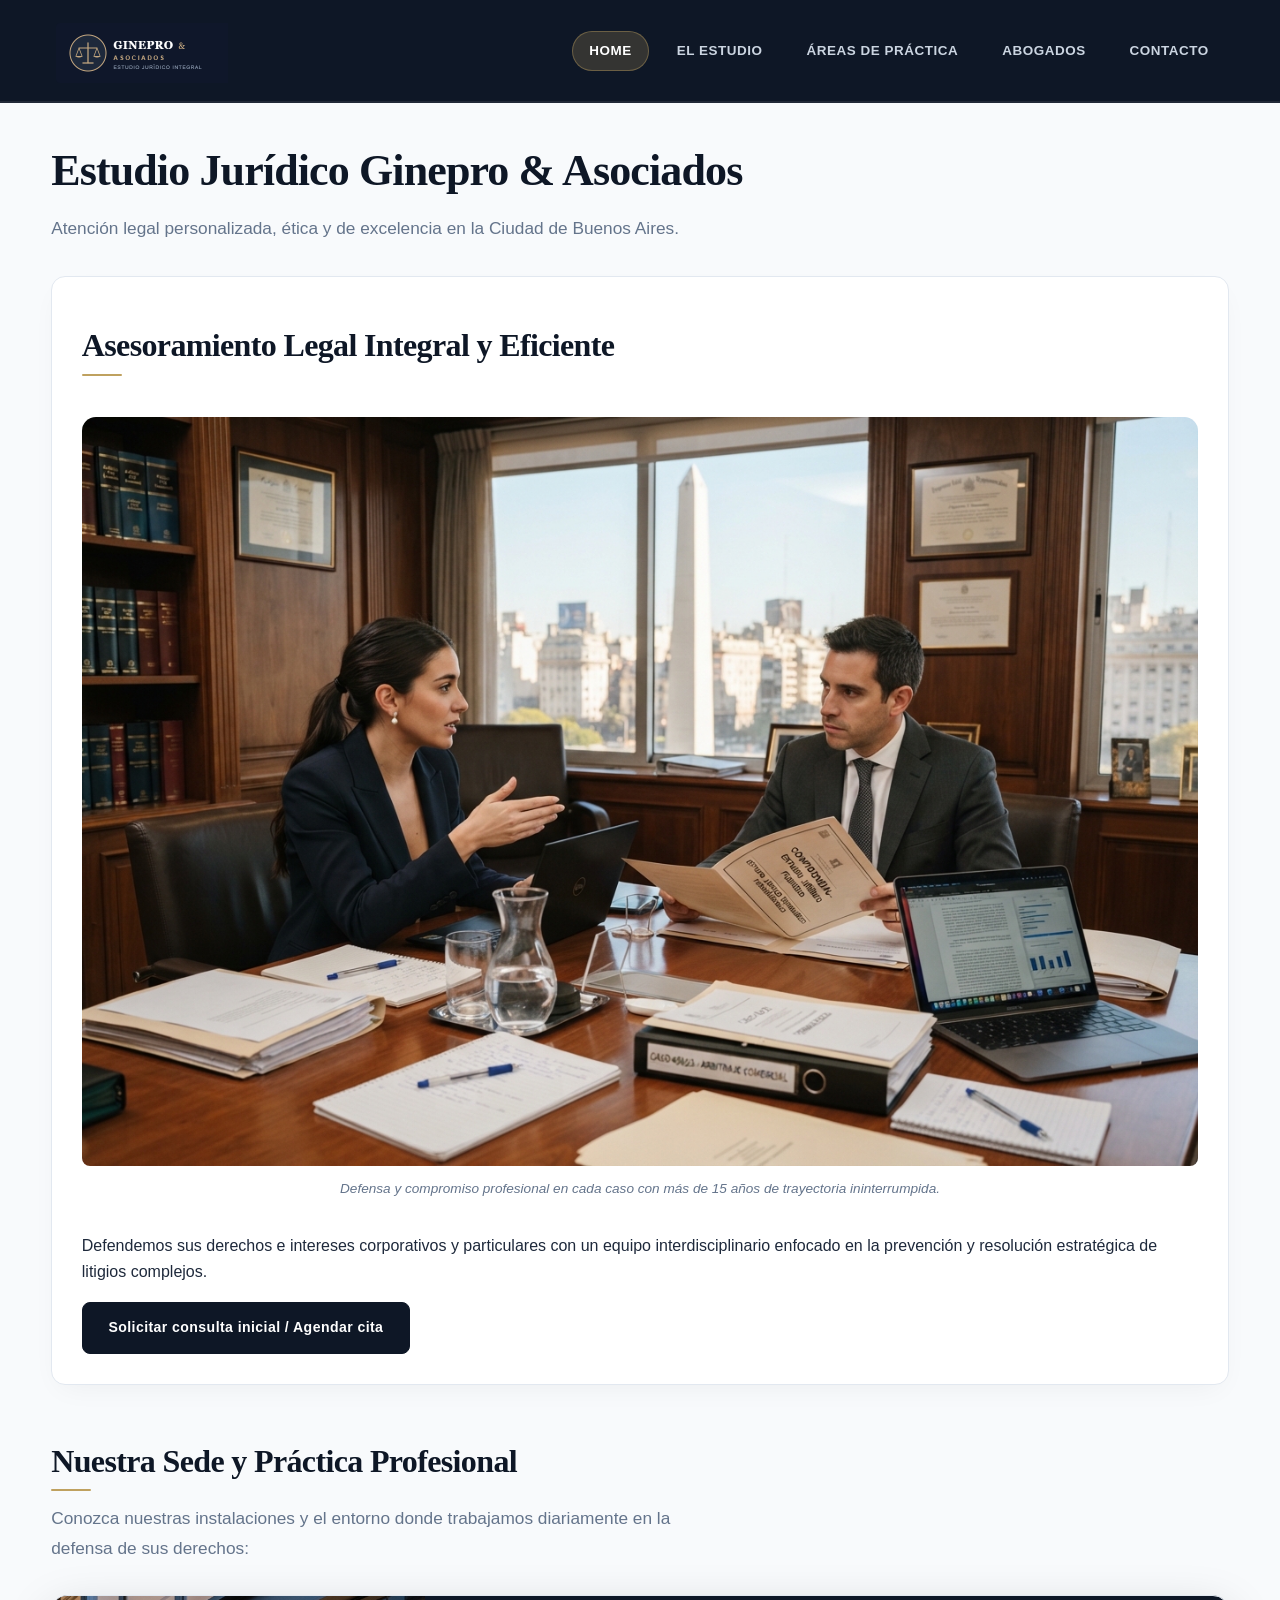
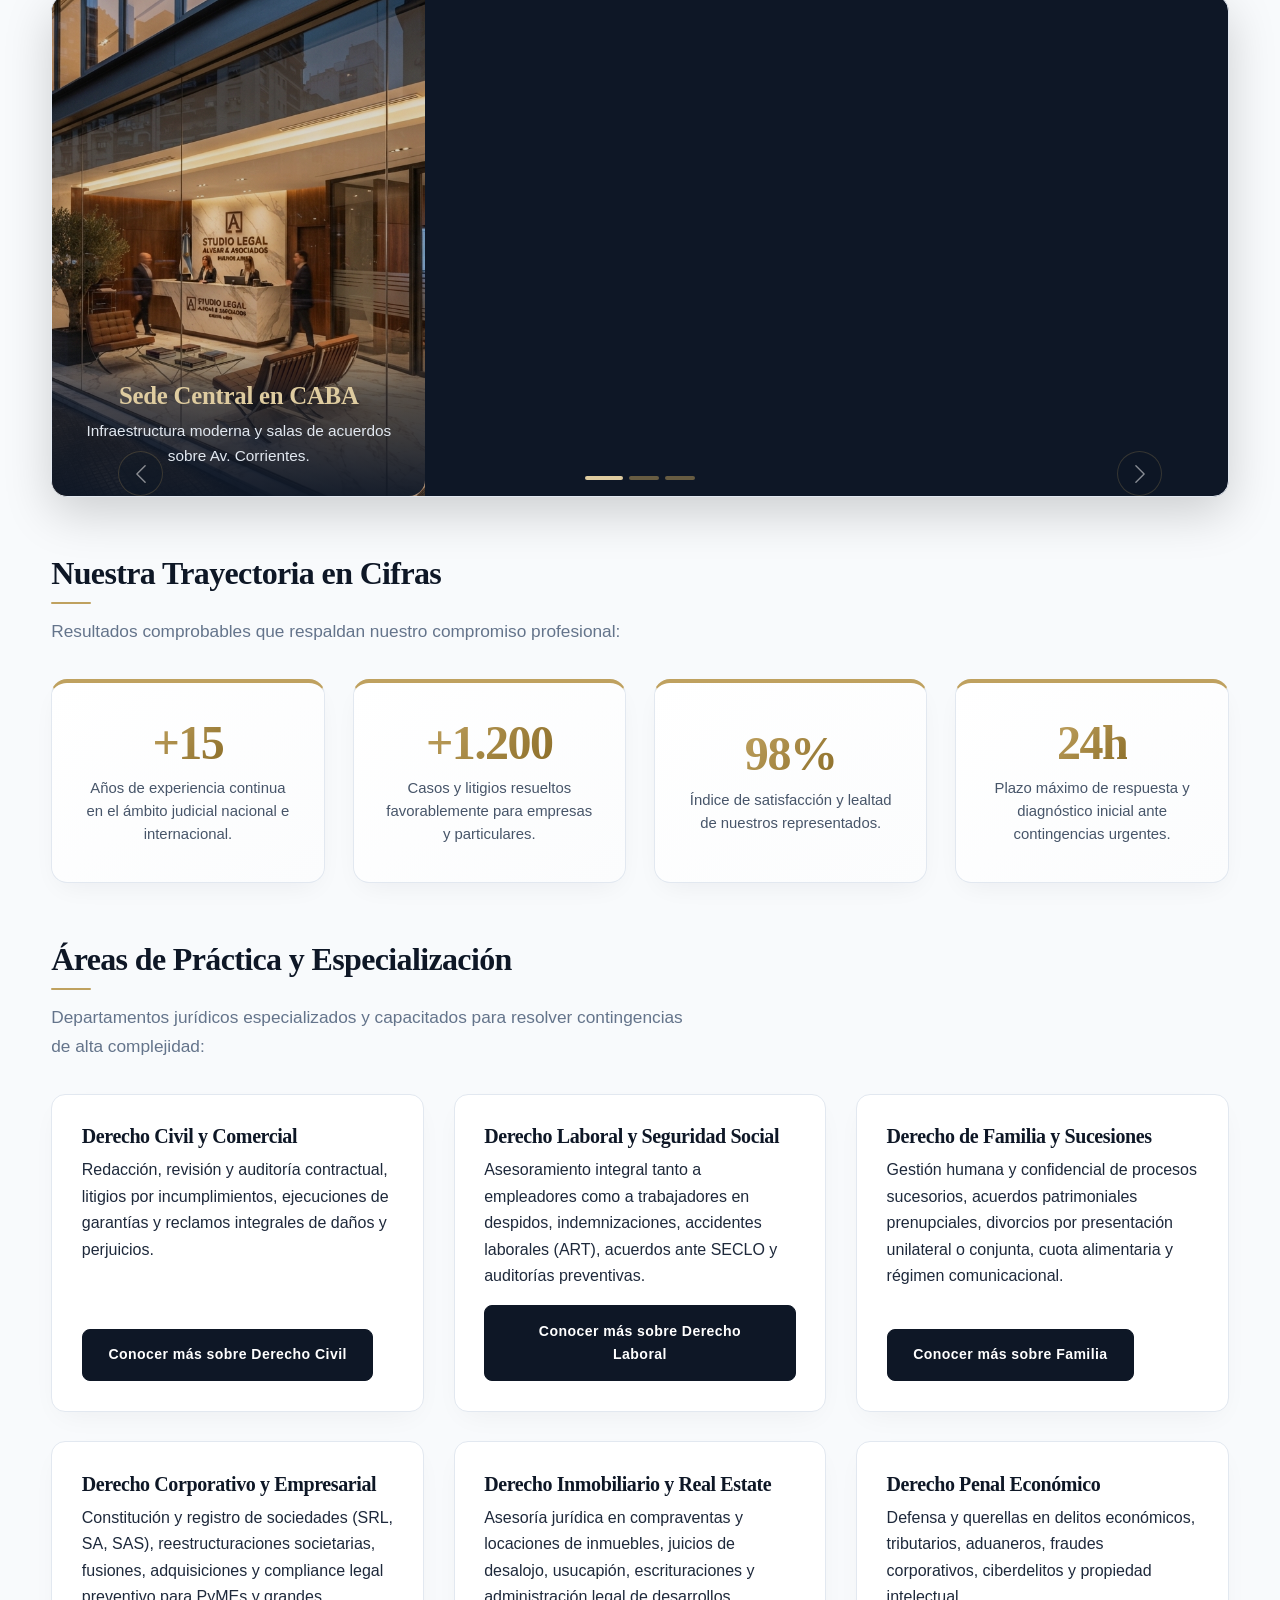
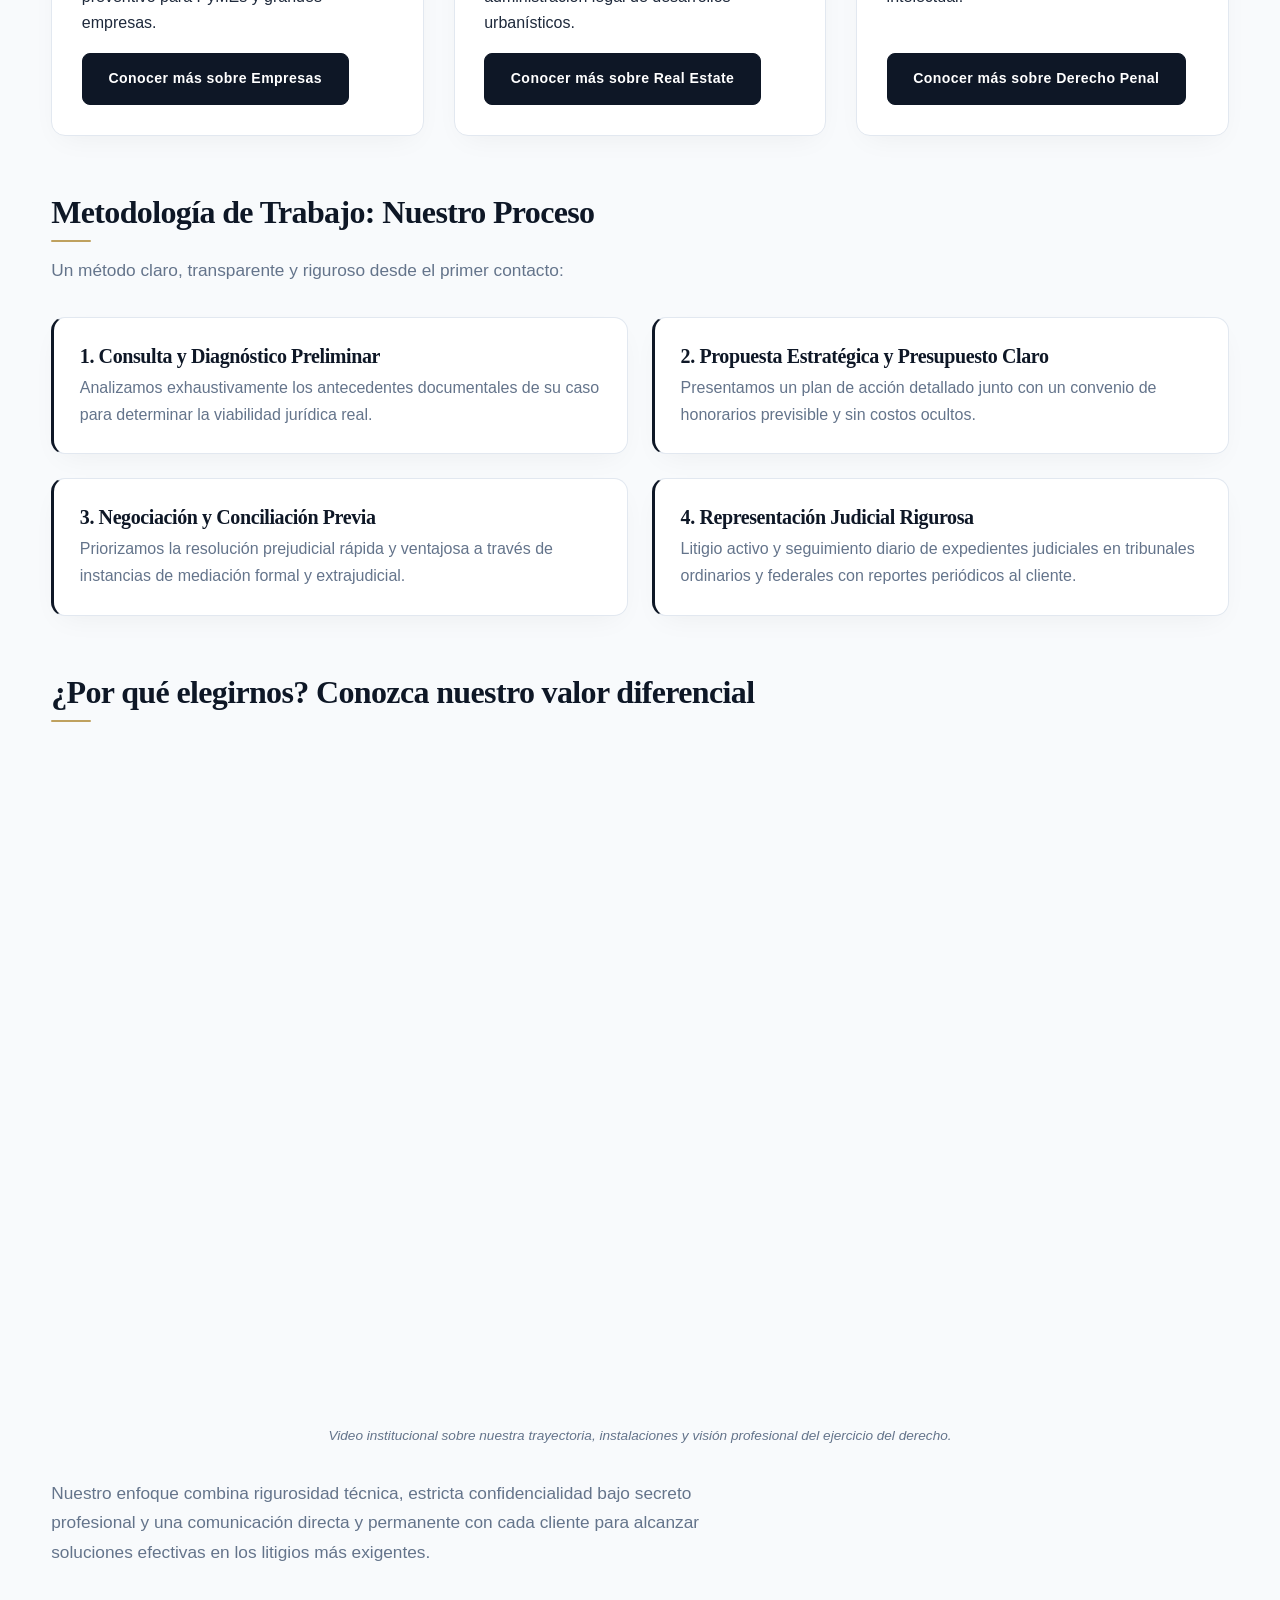
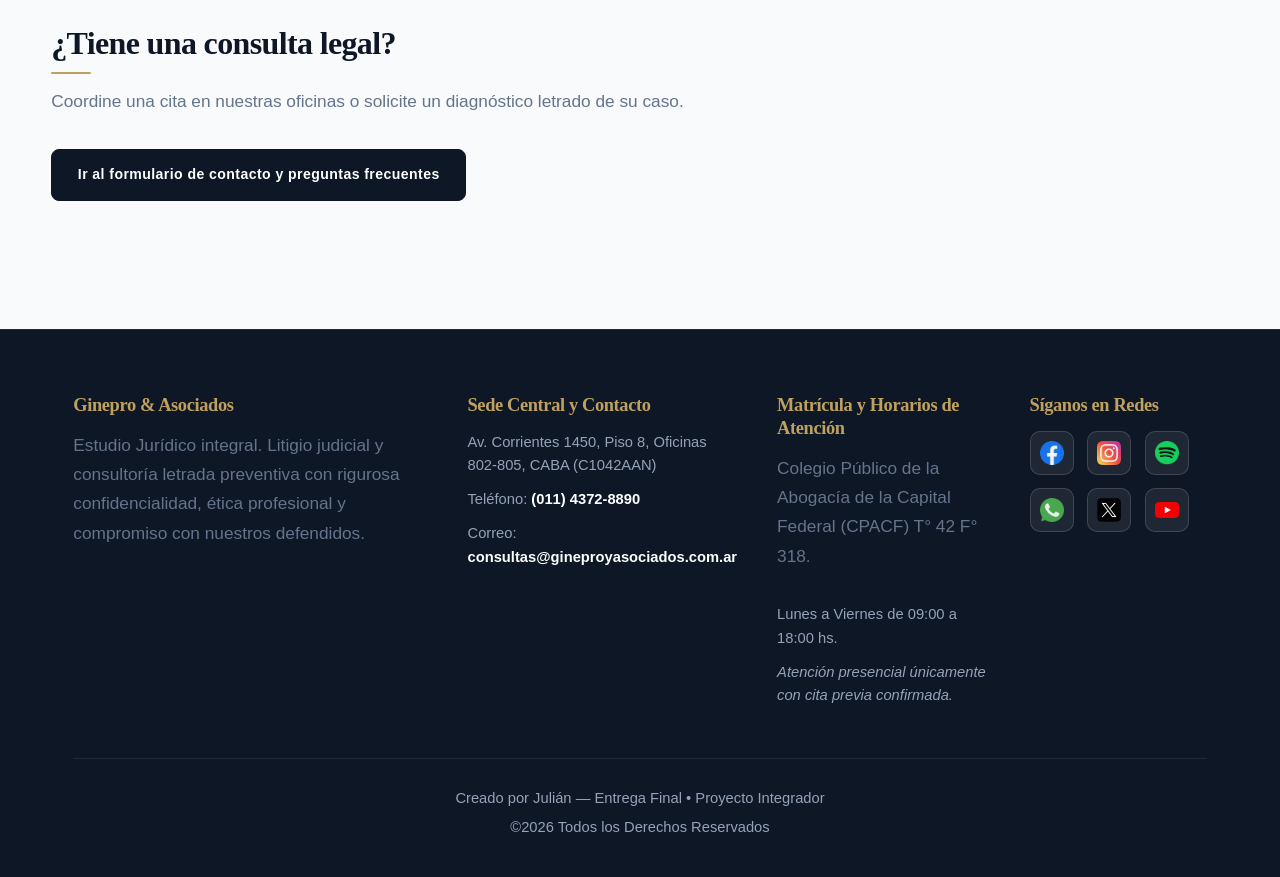
==== commit 4a95b47d: "Cuarta pre-entrega de CSS" ====
--- a/index.html
+++ b/index.html
@@ -13,29 +13,39 @@
     <link
         href="https://fonts.googleapis.com/css2?family=Lato:ital,wght@0,400;0,700;1,400&family=Libre+Baskerville:ital,wght@0,400;0,700;1,400&display=swap"
         rel="stylesheet">
-    <!-- Hoja de estilos -->
+    <!-- Bootstrap 5.3 CSS vía CDN -->
+    <link href="https://cdn.jsdelivr.net/npm/bootstrap@5.3.3/dist/css/bootstrap.min.css" rel="stylesheet"
+        integrity="sha384-QWTKZyjpPEjISv5WaRU9OFeRpok6YctnYmDr5pNlyT2bRjXh0JMhjY6hW+ALEwIH" crossorigin="anonymous">
+    <!-- Hoja de estilos personalizada -->
     <link rel="stylesheet" href="./css/styles.css">
     <link rel="shortcut icon" href="favicon.ico" type="image/x-icon">
-
 </head>
 
 <body>
 
-    <!-- ENCABEZADO PRINCIPAL -->
-    <header>
-        <a href="./index.html" aria-label="Inicio - Estudio Jurídico Ginepro y Asociados">
-            <img src="./assets/logo.png" alt="Logotipo de Estudio Jurídico Ginepro y Asociados" width="180" height="60">
-        </a>
-
-        <!-- NAVEGACION PRINCIPAL -->
-        <nav aria-label="Navegación principal">
-            <ul>
-                <li><a href="#" aria-current="page">Home</a></li>
-                <li><a href="./pages/nosotros.html">El Estudio</a></li>
-                <li><a href="./pages/areas.html">Áreas de Práctica</a></li>
-                <li><a href="./pages/equipo.html">Abogados</a></li>
-                <li><a href="./pages/contacto.html">Contacto</a></li>
-            </ul>
+    <!-- ENCABEZADO Y BARRA DE NAVEGACION BOOTSTRAP -->
+    <header class="sticky-top">
+        <nav class="navbar navbar-expand-lg custom-navbar" aria-label="Navegación principal">
+            <div class="container-fluid px-lg-4">
+                <a class="navbar-brand" href="./index.html" aria-label="Inicio - Estudio Jurídico Ginepro y Asociados">
+                    <img src="./assets/logo.png" alt="Logotipo de Estudio Jurídico Ginepro y Asociados" width="220"
+                        height="64">
+                </a>
+                <button class="navbar-toggler" type="button" data-bs-toggle="collapse" data-bs-target="#navbarPrincipal"
+                    aria-controls="navbarPrincipal" aria-expanded="false" aria-label="Alternar navegación">
+                    <span class="navbar-toggler-icon"></span>
+                </button>
+                <div class="collapse navbar-collapse justify-content-end" id="navbarPrincipal">
+                    <ul class="navbar-nav mb-2 mb-lg-0">
+                        <li class="nav-item"><a class="nav-link active" aria-current="page" href="./index.html">Home</a>
+                        </li>
+                        <li class="nav-item"><a class="nav-link" href="./pages/nosotros.html">El Estudio</a></li>
+                        <li class="nav-item"><a class="nav-link" href="./pages/areas.html">Áreas de Práctica</a></li>
+                        <li class="nav-item"><a class="nav-link" href="./pages/equipo.html">Abogados</a></li>
+                        <li class="nav-item"><a class="nav-link" href="./pages/contacto.html">Contacto</a></li>
+                    </ul>
+                </div>
+            </div>
         </nav>
     </header>
 
@@ -43,7 +53,7 @@
     <main>
 
         <!-- SECCION HERO / PRESENTACION -->
-        <section>
+        <section class="seccion-hero">
             <h1>Estudio Jurídico Ginepro &amp; Asociados</h1>
             <p>Atención legal personalizada, ética y de excelencia en la Ciudad de Buenos Aires.</p>
 
@@ -57,17 +67,75 @@
                         ininterrumpida.</figcaption>
                 </figure>
                 <p>Defendemos sus derechos e intereses corporativos y particulares con un equipo interdisciplinario
-                    enfocado
-                    en la prevención y resolución estratégica de litigios complejos.</p>
-                <a href="./pages/contacto.html">Solicitar consulta inicial / Agendar cita</a>
+                    enfocado en la prevención y resolución estratégica de litigios complejos.</p>
+                <a href="./pages/contacto.html" class="btn-estudio">Solicitar consulta inicial / Agendar cita</a>
             </article>
         </section>
 
+        <!-- COMPONENTE BOOTSTRAP: CAROUSEL GALERÍA INSTITUCIONAL -->
+        <section class="seccion-galeria">
+            <h2>Nuestra Sede y Práctica Profesional</h2>
+            <p>Conozca nuestras instalaciones y el entorno donde trabajamos diariamente en la defensa de sus derechos:
+            </p>
+
+            <div id="carouselEstudio" class="carousel slide carousel-estudio shadow-lg" data-bs-ride="carousel">
+                <!-- Indicadores -->
+                <div class="carousel-indicators">
+                    <button type="button" data-bs-target="#carouselEstudio" data-bs-slide-to="0" class="active"
+                        aria-current="true" aria-label="Diapositiva 1"></button>
+                    <button type="button" data-bs-target="#carouselEstudio" data-bs-slide-to="1"
+                        aria-label="Diapositiva 2"></button>
+                    <button type="button" data-bs-target="#carouselEstudio" data-bs-slide-to="2"
+                        aria-label="Diapositiva 3"></button>
+                </div>
+
+                <!-- Diapositivas -->
+                <div class="carousel-inner">
+                    <div class="carousel-item active">
+                        <img src="./assets/contenido/estudio-oficinas.png" class="d-block w-100"
+                            alt="Instalaciones de Ginepro & Asociados en microcentro porteño">
+                        <div class="carousel-caption d-none d-md-block">
+                            <h3>Sede Central en CABA</h3>
+                            <p>Infraestructura moderna y salas de acuerdos sobre Av. Corrientes.</p>
+                        </div>
+                    </div>
+                    <div class="carousel-item">
+                        <img src="./assets/contenido/derecho-corporativo.png" class="d-block w-100"
+                            alt="Reunión del equipo corporativo y consultoría empresarial">
+                        <div class="carousel-caption d-none d-md-block">
+                            <h3>Consultoría Estratégica PyME</h3>
+                            <p>Acompañamiento societario preventivo y contratos comerciales.</p>
+                        </div>
+                    </div>
+                    <div class="carousel-item">
+                        <img src="./assets/contenido/derecho-laboral.png" class="d-block w-100"
+                            alt="Mesa de mediación y resolución de conflictos">
+                        <div class="carousel-caption d-none d-md-block">
+                            <h3>Litigios y Negociaciones Complejas</h3>
+                            <p>Resolución prejudicial estratégica y asesoramiento societario permanente.</p>
+                        </div>
+                    </div>
+                </div>
+
+                <!-- Flechas de navegación -->
+                <button class="carousel-control-prev" type="button" data-bs-target="#carouselEstudio"
+                    data-bs-slide="prev">
+                    <span class="carousel-control-prev-icon" aria-hidden="true"></span>
+                    <span class="visually-hidden">Anterior</span>
+                </button>
+                <button class="carousel-control-next" type="button" data-bs-target="#carouselEstudio"
+                    data-bs-slide="next">
+                    <span class="carousel-control-next-icon" aria-hidden="true"></span>
+                    <span class="visually-hidden">Siguiente</span>
+                </button>
+            </div>
+        </section>
+
         <!-- SECCION CIFRAS DESTACADAS (METRICAS / LOGROS) -->
-        <section>
+        <section class="seccion-cifras">
             <h2>Nuestra Trayectoria en Cifras</h2>
             <p>Resultados comprobables que respaldan nuestro compromiso profesional:</p>
-            <div>
+            <div class="cifras-grid">
                 <article>
                     <h3>+15</h3>
                     <p>Años de experiencia continua en el ámbito judicial nacional e internacional.</p>
@@ -88,76 +156,63 @@
         </section>
 
         <!-- SECCION AREAS DE ESPECIALIZACION -->
-        <section>
+        <section class="seccion-areas">
             <h2>Áreas de Práctica y Especialización</h2>
             <p>Departamentos jurídicos especializados y capacitados para resolver contingencias de alta complejidad:</p>
 
-            <div>
+            <div class="areas-grid">
                 <!-- AREA 1 -->
-                <article>
+                <article class="area-card">
                     <h3>Derecho Civil y Comercial</h3>
                     <p>Redacción, revisión y auditoría contractual, litigios por incumplimientos, ejecuciones de
-                        garantías y
-                        reclamos integrales de daños y perjuicios.</p>
-                    <a href="./pages/areas.html#civil">Conocer más sobre Derecho Civil</a>
+                        garantías y reclamos integrales de daños y perjuicios.</p>
+                    <a href="./pages/areas.html#civil" class="btn-estudio">Conocer más sobre Derecho Civil</a>
                 </article>
 
                 <!-- AREA 2 -->
-                <article>
-                    <div>
-                        <h3>Derecho Laboral y Seguridad Social</h3>
-                    </div>
+                <article class="area-card">
+                    <h3>Derecho Laboral y Seguridad Social</h3>
                     <p>Asesoramiento integral tanto a empleadores como a trabajadores en despidos, indemnizaciones,
                         accidentes laborales (ART), acuerdos ante SECLO y auditorías preventivas.</p>
-                    <a href="./pages/areas.html#laboral">Conocer más sobre Derecho Laboral</a>
+                    <a href="./pages/areas.html#laboral" class="btn-estudio">Conocer más sobre Derecho Laboral</a>
                 </article>
 
                 <!-- AREA 3 -->
-                <article>
-                    <div>
-                        <h3>Derecho de Familia y Sucesiones</h3>
-                    </div>
+                <article class="area-card">
+                    <h3>Derecho de Familia y Sucesiones</h3>
                     <p>Gestión humana y confidencial de procesos sucesorios, acuerdos patrimoniales prenupciales,
-                        divorcios
-                        por presentación unilateral o conjunta, cuota alimentaria y régimen comunicacional.</p>
-                    <a href="./pages/areas.html#familia">Conocer más sobre Familia</a>
+                        divorcios por presentación unilateral o conjunta, cuota alimentaria y régimen comunicacional.</p>
+                    <a href="./pages/areas.html#familia" class="btn-estudio">Conocer más sobre Familia</a>
                 </article>
 
                 <!-- AREA 4 -->
-                <article>
-                    <div>
-                        <h3>Derecho Corporativo y Empresarial</h3>
-                    </div>
+                <article class="area-card">
+                    <h3>Derecho Corporativo y Empresarial</h3>
                     <p>Constitución y registro de sociedades (SRL, SA, SAS), reestructuraciones societarias, fusiones,
                         adquisiciones y compliance legal preventivo para PyMEs y grandes empresas.</p>
-                    <a href="./pages/areas.html#corporativo">Conocer más sobre Empresas</a>
+                    <a href="./pages/areas.html#corporativo" class="btn-estudio">Conocer más sobre Empresas</a>
                 </article>
 
                 <!-- AREA 5 -->
-                <article>
-                    <div>
-                        <h3>Derecho Inmobiliario y Real Estate</h3>
-                    </div>
+                <article class="area-card">
+                    <h3>Derecho Inmobiliario y Real Estate</h3>
                     <p>Asesoría jurídica en compraventas y locaciones de inmuebles, juicios de desalojo, usucapión,
                         escrituraciones y administración legal de desarrollos urbanísticos.</p>
-                    <a href="./pages/areas.html#inmobiliario">Conocer más sobre Real Estate</a>
+                    <a href="./pages/areas.html#inmobiliario" class="btn-estudio">Conocer más sobre Real Estate</a>
                 </article>
 
                 <!-- AREA 6 -->
-                <article>
-                    <div>
-                        <h3>Derecho Penal Económico</h3>
-                    </div>
+                <article class="area-card">
+                    <h3>Derecho Penal Económico</h3>
                     <p>Defensa y querellas en delitos económicos, tributarios, aduaneros, fraudes corporativos,
-                        ciberdelitos
-                        y propiedad intelectual.</p>
-                    <a href="./pages/areas.html#penal">Conocer más sobre Derecho Penal</a>
+                        ciberdelitos y propiedad intelectual.</p>
+                    <a href="./pages/areas.html#penal" class="btn-estudio">Conocer más sobre Derecho Penal</a>
                 </article>
             </div>
         </section>
 
-        <!-- SECCION COMO TRABAJAMOS / PROCESO DE ATENCION (PASO A PASO) -->
-        <section>
+        <!-- SECCION METODOLOGIA DE TRABAJO -->
+        <section class="seccion-metodologia">
             <h2>Metodología de Trabajo: Nuestro Proceso</h2>
             <p>Un método claro, transparente y riguroso desde el primer contacto:</p>
             <ol>
@@ -169,26 +224,23 @@
                 <li>
                     <h3>2. Propuesta Estratégica y Presupuesto Claro</h3>
                     <p>Presentamos un plan de acción detallado junto con un convenio de honorarios previsible y sin
-                        costos
-                        ocultos.</p>
+                        costos ocultos.</p>
                 </li>
                 <li>
                     <h3>3. Negociación y Conciliación Previa</h3>
                     <p>Priorizamos la resolución prejudicial rápida y ventajosa a través de instancias de mediación
-                        formal y
-                        extrajudicial.</p>
+                        formal y extrajudicial.</p>
                 </li>
                 <li>
                     <h3>4. Representación Judicial Rigurosa</h3>
                     <p>Litigio activo y seguimiento diario de expedientes judiciales en tribunales ordinarios y
-                        federales
-                        con reportes periódicos al cliente.</p>
+                        federales con reportes periódicos al cliente.</p>
                 </li>
             </ol>
         </section>
 
         <!-- SECCION DIFERENCIAL Y MULTIMEDIA -->
-        <section>
+        <section class="seccion-diferencial">
             <h2>¿Por qué elegirnos? Conozca nuestro valor diferencial</h2>
 
             <figure>
@@ -197,21 +249,19 @@
                     allow="accelerometer; autoplay; clipboard-write; encrypted-media; gyroscope; picture-in-picture; web-share"
                     loading="lazy" allowfullscreen></iframe>
                 <figcaption>Video institucional sobre nuestra trayectoria, instalaciones y visión profesional del
-                    ejercicio
-                    del derecho.</figcaption>
+                    ejercicio del derecho.</figcaption>
             </figure>
 
             <p>Nuestro enfoque combina rigurosidad técnica, estricta confidencialidad bajo secreto profesional y una
                 comunicación directa y permanente con cada cliente para alcanzar soluciones efectivas en los litigios
-                más
-                exigentes.</p>
+                más exigentes.</p>
         </section>
 
         <!-- FINAL DEL INDEX / CONSULTA PROSPECTOS -->
-        <section>
+        <section class="seccion-cta-final">
             <h2>¿Tiene una consulta legal?</h2>
             <p>Coordine una cita en nuestras oficinas o solicite un diagnóstico letrado de su caso.</p>
-            <a href="./pages/contacto.html">Ir al formulario de contacto y preguntas frecuentes</a>
+            <a href="./pages/contacto.html" class="btn-estudio">Ir al formulario de contacto y preguntas frecuentes</a>
         </section>
 
     </main>
@@ -247,7 +297,7 @@
                 <p><em>Atención presencial únicamente con cita previa confirmada.</em></p>
             </section>
 
-            <!-- REDES SOCIALES -->
+            <!-- REDES SOCIALES A COLOR -->
             <section>
                 <h4>Síganos en Redes</h4>
                 <nav aria-label="Redes sociales">
@@ -294,13 +344,17 @@
 
         </div>
 
-        <!-- DERECHOS DE AUTOR Y ENLACES LEGALES -->
+        <!-- DERECHOS DE AUTOR -->
         <div>
             <p>Creado por Julián &mdash; Entrega Final &bull; Proyecto Integrador</p>
             <p>&copy;<span id="year"></span> Todos los Derechos Reservados</p>
         </div>
     </footer>
 
+    <!-- Bootstrap 5.3 Bundle JS vía CDN -->
+    <script src="https://cdn.jsdelivr.net/npm/bootstrap@5.3.3/dist/js/bootstrap.bundle.min.js"
+        integrity="sha384-YvpcrYf0tY3lHB60NNkmXc5s9fDVZLESaAA55NDzOxhy9GkcIdslK1eN7N6jIeHz"
+        crossorigin="anonymous"></script>
     <script>
         document.getElementById("year").textContent = new Date().getFullYear();
     </script>
--- a/css/styles.css
+++ b/css/styles.css
@@ -1,15 +1,1374 @@
-:root {
-  --color-principal: #0f2137;
-  --color-secundario: #c5a059;
-  --color-fondo: #f8f9fa;
-  --color-texto: #333333;
-  --color-blanco: #ffffff;
-  --fuente: 'Segoe UI', Tahoma, Geneva, Verdana, sans-serif;
-}
-
-* {
+/* Reset universal */
+*,
+*::before,
+*::after {
   margin: 0;
   padding: 0;
   box-sizing: border-box;
 }
 
+/* Tokens y variables de diseno */
+:root {
+  --color-primario: #0e1726;
+  --color-primario-suave: #162238;
+  --color-secundario: #bfa15f;
+  --color-secundario-hover: #a88949;
+  --color-acento-luz: #dfcca0;
+
+  --color-fondo: #f8fafc;
+  --color-superficie: #ffffff;
+  --color-superficie-alt: #f1f5f9;
+
+  --color-texto: #1e293b;
+  --color-texto-suave: #64748b;
+  --color-texto-inverso: #ffffff;
+  --color-borde: #e2e8f0;
+
+  --fuente-titulos: "Libre Baskerville", Georgia, "Times New Roman", serif;
+  --fuente-cuerpo: Lato, -apple-system, BlinkMacSystemFont, "Segoe UI", Roboto, Helvetica, Arial, sans-serif;
+
+  --espacio-xs: 0.5rem;
+  --espacio-sm: 1rem;
+  --espacio-md: 1.5rem;
+  --espacio-lg: 2.25rem;
+  --espacio-xl: 3.5rem;
+
+  --sombra-tarjeta: 0 10px 30px -10px rgba(15, 23, 42, 0.06);
+  --sombra-hover: 0 20px 35px -12px rgba(15, 23, 42, 0.12);
+  --radio-borde: 14px;
+  --transicion: all 0.25s cubic-bezier(0.16, 1, 0.3, 1);
+}
+
+/* Base HTML y Body */
+html {
+  font-size: 100%;
+  scroll-behavior: smooth;
+}
+
+body {
+  font-family: var(--fuente-cuerpo);
+  font-size: 1rem;
+  line-height: 1.65;
+  color: var(--color-texto);
+  background-color: var(--color-fondo);
+  -webkit-font-smoothing: antialiased;
+  min-height: 100vh;
+  display: flex;
+  flex-direction: column;
+}
+
+img,
+iframe {
+  max-width: 100%;
+  height: auto;
+  display: block;
+}
+
+/* Tipografia de encabezados */
+h1,
+h2,
+h3,
+h4,
+h5,
+h6 {
+  font-family: var(--fuente-titulos);
+  color: var(--color-primario);
+  line-height: 1.25;
+  font-weight: 700;
+  letter-spacing: -0.02em;
+}
+
+h1 {
+  font-size: 2.25rem;
+  margin-bottom: 1rem;
+}
+
+h2 {
+  font-size: 1.65rem;
+  margin-top: 1.2rem;
+  margin-bottom: 0.85rem;
+  position: relative;
+  padding-bottom: 0.65rem;
+}
+
+h2::after {
+  content: "";
+  position: absolute;
+  left: 0;
+  bottom: 0;
+  width: 40px;
+  height: 2px;
+  background-color: var(--color-secundario);
+  border-radius: 2px;
+}
+
+h3 {
+  font-size: 1.25rem;
+  margin-bottom: 0.5rem;
+}
+
+p {
+  margin-bottom: 1rem;
+  color: var(--color-texto);
+}
+
+/* Enlaces globales con estados interactivos */
+a {
+  color: var(--color-primario);
+  text-decoration: none;
+  transition: var(--transicion);
+}
+
+a:hover,
+a:focus {
+  color: var(--color-secundario);
+}
+
+a:active {
+  color: var(--color-secundario-hover);
+}
+
+/* Header y Barra de navegacion Bootstrap personalizada */
+header {
+  background-color: var(--color-primario);
+  border-bottom: 1px solid rgba(255, 255, 255, 0.08);
+  position: sticky;
+  top: 0;
+  z-index: 1050;
+  backdrop-filter: blur(12px);
+  width: 100%;
+}
+
+.custom-navbar {
+  background-color: var(--color-primario) !important;
+  border-bottom: 1px solid rgba(255, 255, 255, 0.08);
+  padding: 0.85rem 1.75rem !important;
+  backdrop-filter: blur(12px);
+  width: 100%;
+}
+
+/* Logo con tamano destacado y visible */
+.custom-navbar .navbar-brand img,
+.navbar-brand img,
+header a img {
+  height: 64px !important;
+  width: auto !important;
+  max-height: 70px !important;
+  object-fit: contain;
+  display: block;
+}
+
+.custom-navbar .navbar-nav {
+  display: flex;
+  align-items: center;
+  gap: 0.35rem;
+}
+
+.custom-navbar .nav-link {
+  color: #cbd5e1 !important;
+  font-weight: 600;
+  font-size: 0.84rem;
+  letter-spacing: 0.04em;
+  text-transform: uppercase;
+  padding: 0.5rem 1rem !important;
+  border-radius: 999px;
+  transition: var(--transicion);
+  margin: 0.15rem 0.2rem;
+}
+
+.custom-navbar .nav-link:hover,
+.custom-navbar .nav-link:focus {
+  color: var(--color-texto-inverso) !important;
+  background-color: rgba(255, 255, 255, 0.08);
+  transform: translateY(-1px);
+}
+
+.custom-navbar .nav-link:active {
+  background-color: rgba(191, 161, 95, 0.3);
+  transform: scale(0.97);
+}
+
+.custom-navbar .nav-link.active,
+.custom-navbar .nav-link[aria-current="page"] {
+  color: var(--color-texto-inverso) !important;
+  background-color: rgba(191, 161, 95, 0.22);
+  border: 1px solid rgba(191, 161, 95, 0.4);
+}
+
+.custom-navbar .navbar-toggler {
+  border-color: rgba(191, 161, 95, 0.5);
+  padding: 0.45rem 0.75rem;
+  border-radius: 8px;
+  transition: var(--transicion);
+}
+
+.custom-navbar .navbar-toggler:focus {
+  outline: none;
+  box-shadow: 0 0 0 3px rgba(191, 161, 95, 0.25);
+}
+
+.custom-navbar .navbar-toggler-icon {
+  filter: invert(0.85) sepia(0.2) hue-rotate(5deg);
+}
+
+/* Contenedor principal */
+main {
+  width: 92%;
+  max-width: 1200px;
+  margin: 2.5rem auto 4.5rem auto;
+  flex-grow: 1;
+}
+
+section {
+  margin-bottom: var(--espacio-xl);
+}
+
+section > p:first-of-type {
+  font-size: 1.08rem;
+  color: var(--color-texto-suave);
+  line-height: 1.7;
+  margin-bottom: 2rem;
+  max-width: 68ch;
+}
+
+/* Tarjetas y articulos generales */
+article {
+  background-color: var(--color-superficie);
+  border: 1px solid var(--color-borde);
+  border-radius: var(--radio-borde);
+  padding: 1.85rem;
+  box-shadow: var(--sombra-tarjeta);
+  transition: var(--transicion);
+  display: flex;
+  flex-direction: column;
+  justify-content: space-between;
+}
+
+article:hover {
+  box-shadow: var(--sombra-hover);
+  border-color: #cbd5e1;
+  transform: translateY(-2px);
+}
+
+/* Carousel de Bootstrap para galeria */
+.carousel-estudio {
+  width: 100% !important;
+  border-radius: 16px;
+  overflow: hidden;
+  box-shadow: 0 16px 40px -12px rgba(14, 23, 38, 0.22);
+  border: 1px solid var(--color-borde);
+  background-color: var(--color-primario);
+  position: relative;
+}
+
+.carousel-estudio .carousel-inner {
+  width: 100% !important;
+}
+
+.carousel-estudio .carousel-item {
+  height: 480px !important;
+  background-color: var(--color-primario);
+  position: relative;
+}
+
+.carousel-estudio .carousel-item img {
+  width: 100% !important;
+  max-width: 100% !important;
+  min-width: 100% !important;
+  height: 100% !important;
+  object-fit: cover !important;
+  object-position: center;
+  filter: brightness(0.85);
+  display: block;
+}
+
+.carousel-estudio .carousel-caption {
+  background: linear-gradient(to top, rgba(14, 23, 38, 0.95) 0%, rgba(14, 23, 38, 0.6) 65%, transparent 100%);
+  border-radius: 0 0 16px 16px;
+  padding: 2.5rem 2rem 1.75rem 2rem !important;
+  left: 0 !important;
+  right: 0 !important;
+  bottom: 0 !important;
+  text-align: center !important;
+  width: 100% !important;
+}
+
+.carousel-estudio .carousel-caption h3 {
+  font-family: var(--fuente-titulos);
+  color: var(--color-acento-luz);
+  font-size: 1.55rem;
+  margin-bottom: 0.35rem;
+  letter-spacing: -0.01em;
+}
+
+.carousel-estudio .carousel-caption p {
+  color: #e2e8f0;
+  font-size: 0.96rem;
+  margin-bottom: 0;
+  max-width: 60ch;
+  margin-left: auto;
+  margin-right: auto;
+}
+
+.carousel-estudio .carousel-indicators button {
+  background-color: var(--color-secundario);
+  height: 4px;
+  border-radius: 2px;
+  opacity: 0.5;
+  transition: var(--transicion);
+  border: none;
+}
+
+.carousel-estudio .carousel-indicators .active {
+  opacity: 1;
+  background-color: var(--color-acento-luz);
+  width: 38px;
+}
+
+.carousel-estudio .carousel-control-prev-icon,
+.carousel-estudio .carousel-control-next-icon {
+  background-color: rgba(14, 23, 38, 0.7);
+  border-radius: 50%;
+  padding: 1.35rem;
+  background-size: 50%;
+  border: 1px solid rgba(191, 161, 95, 0.45);
+  transition: var(--transicion);
+}
+
+.carousel-estudio .carousel-control-prev:hover .carousel-control-prev-icon,
+.carousel-estudio .carousel-control-next:hover .carousel-control-next-icon {
+  background-color: var(--color-secundario);
+  border-color: var(--color-secundario);
+  filter: invert(1);
+}
+
+/* Trayectoria en Cifras */
+.cifras-grid {
+  display: grid;
+  grid-template-columns: 1fr;
+  gap: 1.5rem;
+}
+
+.cifras-grid article {
+  background: linear-gradient(145deg, #ffffff 0%, #fbfcfd 100%);
+  border: 1px solid var(--color-borde);
+  border-radius: 16px;
+  padding: 2.25rem 1.85rem;
+  text-align: center;
+  align-items: center;
+  justify-content: center;
+  border-top: 4px solid var(--color-secundario);
+  box-shadow: 0 10px 28px -10px rgba(15, 23, 42, 0.07);
+  position: relative;
+  overflow: hidden;
+  transition: var(--transicion);
+}
+
+.cifras-grid article::before {
+  content: "";
+  position: absolute;
+  top: 0;
+  left: 0;
+  right: 0;
+  height: 3px;
+  background: linear-gradient(90deg, transparent, var(--color-acento-luz), transparent);
+  opacity: 0;
+  transition: var(--transicion);
+}
+
+.cifras-grid article:hover {
+  transform: translateY(-6px);
+  border-color: var(--color-secundario);
+  box-shadow: 0 20px 38px -10px rgba(191, 161, 95, 0.22), 0 10px 20px -8px rgba(15, 23, 42, 0.12);
+}
+
+.cifras-grid article:hover::before {
+  opacity: 1;
+}
+
+.cifras-grid article h3 {
+  font-family: var(--fuente-titulos);
+  font-size: 3rem;
+  font-weight: 700;
+  color: var(--color-secundario);
+  line-height: 1;
+  margin-bottom: 0.65rem;
+  letter-spacing: -0.03em;
+  background: linear-gradient(135deg, #bfa15f 0%, #8c6e28 100%);
+  -webkit-background-clip: text;
+  -webkit-text-fill-color: transparent;
+  transition: var(--transicion);
+}
+
+.cifras-grid article:hover h3 {
+  transform: scale(1.05);
+}
+
+.cifras-grid article p {
+  font-size: 0.93rem;
+  color: #475569;
+  line-height: 1.55;
+  margin-bottom: 0;
+  font-weight: 500;
+}
+
+/* Areas de practica y especializacion (6 tarjetas completas) */
+.areas-grid {
+  display: grid;
+  grid-template-columns: 1fr;
+  gap: 1.5rem;
+}
+
+.area-card {
+  background-color: var(--color-superficie);
+  border: 1px solid var(--color-borde);
+  border-radius: var(--radio-borde);
+  padding: 1.85rem;
+  box-shadow: var(--sombra-tarjeta);
+  transition: var(--transicion);
+  display: flex;
+  flex-direction: column;
+  justify-content: space-between;
+}
+
+.area-card:hover {
+  box-shadow: var(--sombra-hover);
+  border-color: #cbd5e1;
+  transform: translateY(-3px);
+}
+
+/* Tarjetas de equipo y abogados */
+.grid-abogados {
+  display: grid;
+  grid-template-columns: 1fr;
+  gap: 2rem;
+}
+
+.card-abogado {
+  background: var(--color-superficie);
+  border: 1px solid var(--color-borde);
+  border-radius: 16px;
+  padding: 2.25rem 2rem;
+  display: flex;
+  flex-direction: column;
+  box-shadow: 0 10px 30px -10px rgba(15, 23, 42, 0.08);
+  position: relative;
+  overflow: hidden;
+  border-top: 4px solid var(--color-secundario);
+  transition: var(--transicion);
+}
+
+.card-abogado:hover {
+  transform: translateY(-5px);
+  box-shadow: 0 20px 40px -12px rgba(15, 23, 42, 0.16);
+  border-color: var(--color-secundario);
+}
+
+.card-abogado figure {
+  margin: 0 auto 1.5rem auto;
+  background: transparent;
+  border: none;
+  padding: 0;
+  display: flex;
+  flex-direction: column;
+  align-items: center;
+  width: 100%;
+}
+
+.card-abogado figure img {
+  width: 160px;
+  height: 160px;
+  border-radius: 50%;
+  object-fit: cover;
+  border: 4px solid var(--color-superficie);
+  outline: 3px solid var(--color-secundario);
+  box-shadow: 0 8px 24px rgba(14, 23, 38, 0.14);
+  transition: var(--transicion);
+}
+
+.card-abogado:hover figure img {
+  transform: scale(1.04);
+  outline-color: var(--color-secundario-hover);
+}
+
+.card-abogado figcaption {
+  margin-top: 0.85rem;
+  font-size: 0.82rem;
+  color: var(--color-secundario);
+  font-weight: 700;
+  text-transform: uppercase;
+  letter-spacing: 0.05em;
+  font-style: normal;
+  padding: 0.35rem 0.85rem;
+  background-color: rgba(191, 161, 95, 0.1);
+  border-radius: 999px;
+  display: inline-block;
+}
+
+.card-abogado header {
+  background: transparent;
+  border: none;
+  padding: 0;
+  position: static;
+  backdrop-filter: none;
+  margin-bottom: 0.85rem;
+  text-align: center;
+}
+
+.card-abogado header h2 {
+  font-size: 1.4rem;
+  margin: 0.4rem 0 0.35rem 0;
+  padding-bottom: 0;
+  color: var(--color-primario);
+}
+
+.card-abogado header h2::after {
+  display: none;
+}
+
+.card-abogado header p {
+  color: var(--color-texto-suave);
+  font-size: 0.92rem;
+  margin-bottom: 0;
+}
+
+.card-abogado header p strong {
+  color: var(--color-primario);
+}
+
+.card-abogado > p {
+  font-size: 0.93rem;
+  color: #334155;
+  line-height: 1.6;
+  margin-bottom: 1.15rem;
+}
+
+.card-abogado ul {
+  list-style: none;
+  padding: 1rem 1.1rem;
+  margin: 0 0 1.25rem 0;
+  background-color: var(--color-superficie-alt);
+  border-radius: 10px;
+  border: 1px solid #e2e8f0;
+  display: flex;
+  flex-direction: column;
+  gap: 0.55rem;
+}
+
+.card-abogado ul li {
+  font-size: 0.86rem;
+  color: #334155;
+  position: relative;
+  padding-left: 1.25rem;
+  line-height: 1.45;
+}
+
+.card-abogado ul li::before {
+  content: "\2713";
+  position: absolute;
+  left: 0;
+  top: 0;
+  color: var(--color-secundario);
+  font-weight: 700;
+  font-size: 0.85rem;
+}
+
+.card-abogado > p:last-of-type {
+  margin-top: auto;
+  padding-top: 1rem;
+  border-top: 1px dashed var(--color-borde);
+  font-size: 0.86rem;
+  color: var(--color-texto-suave);
+  display: flex;
+  flex-direction: column;
+  gap: 0.25rem;
+  word-break: break-all;
+}
+
+.card-abogado > p:last-of-type a {
+  color: var(--color-primario);
+  font-weight: 700;
+  transition: var(--transicion);
+}
+
+.card-abogado > p:last-of-type a:hover {
+  color: var(--color-secundario);
+}
+
+/* Pilares institucionales y bloque de valores */
+.pilares-grid {
+  display: grid;
+  grid-template-columns: 1fr;
+  gap: 1.75rem;
+  margin-bottom: 1.75rem;
+}
+
+.pilares-grid article {
+  text-align: center;
+  padding: 2.25rem 2rem;
+  border-top: 4px solid var(--color-secundario);
+}
+
+.pilares-grid article h3 {
+  font-size: 1.6rem;
+  color: var(--color-primario);
+  margin-bottom: 0.85rem;
+}
+
+.pilares-grid article p {
+  color: #334155;
+  font-size: 0.98rem;
+  line-height: 1.7;
+  margin-bottom: 0;
+}
+
+.bloque-valores-contenedor {
+  background: var(--color-superficie);
+  border: 1px solid var(--color-borde);
+  border-left: 5px solid var(--color-secundario);
+  border-radius: var(--radio-borde);
+  padding: 2.25rem 2.5rem;
+  box-shadow: var(--sombra-tarjeta);
+  margin-top: 1.5rem;
+  transition: var(--transicion);
+}
+
+.bloque-valores-contenedor:hover {
+  box-shadow: var(--sombra-hover);
+  border-color: #cbd5e1;
+}
+
+.bloque-valores-contenedor h3 {
+  font-size: 1.5rem;
+  color: var(--color-primario);
+  margin-bottom: 0.5rem;
+}
+
+.bloque-valores-contenedor > p {
+  color: var(--color-texto-suave);
+  font-size: 0.95rem;
+  margin-bottom: 1.5rem;
+}
+
+.lista-valores-grid {
+  display: grid;
+  grid-template-columns: 1fr;
+  gap: 1.25rem;
+  list-style: none;
+  padding-left: 0;
+  margin: 0;
+}
+
+.item-valor {
+  background: var(--color-superficie-alt);
+  border: 1px solid #e2e8f0;
+  border-radius: 12px;
+  padding: 1.25rem 1.4rem;
+  display: flex;
+  align-items: flex-start;
+  gap: 1rem;
+  transition: var(--transicion);
+}
+
+.item-valor:hover {
+  background: #ffffff;
+  border-color: var(--color-secundario);
+  transform: translateY(-2px);
+  box-shadow: 0 8px 20px -8px rgba(15, 23, 42, 0.08);
+}
+
+.icono-valor {
+  width: 36px;
+  height: 36px;
+  border-radius: 50%;
+  background: rgba(191, 161, 95, 0.15);
+  color: var(--color-secundario);
+  display: flex;
+  align-items: center;
+  justify-content: center;
+  font-weight: 700;
+  font-size: 1rem;
+  flex-shrink: 0;
+}
+
+.item-valor p {
+  margin: 0;
+  font-size: 0.94rem;
+  line-height: 1.55;
+  color: #334155;
+}
+
+.item-valor strong {
+  color: var(--color-primario);
+  display: block;
+  font-size: 1rem;
+  margin-bottom: 0.2rem;
+}
+
+/* Canales de contacto */
+.canales-contacto-grid {
+  display: grid;
+  grid-template-columns: 1fr;
+  gap: 1.5rem;
+  margin-top: 1.25rem;
+}
+
+.card-canal {
+  background: var(--color-superficie);
+  border: 1px solid var(--color-borde);
+  border-radius: 16px;
+  padding: 2.25rem 2rem;
+  box-shadow: 0 10px 30px -10px rgba(15, 23, 42, 0.07);
+  display: flex;
+  flex-direction: column;
+  justify-content: space-between;
+  border-top: 4px solid var(--color-secundario);
+  transition: var(--transicion);
+  position: relative;
+}
+
+.card-canal:hover {
+  transform: translateY(-4px);
+  border-color: var(--color-secundario);
+  box-shadow: 0 20px 38px -12px rgba(15, 23, 42, 0.14);
+}
+
+.card-canal .canal-icono {
+  width: 48px;
+  height: 48px;
+  border-radius: 12px;
+  background-color: rgba(191, 161, 95, 0.15);
+  color: var(--color-secundario);
+  display: inline-flex;
+  align-items: center;
+  justify-content: center;
+  font-size: 1.35rem;
+  margin-bottom: 1.25rem;
+}
+
+.card-canal h3 {
+  font-size: 1.3rem;
+  color: var(--color-primario);
+  margin-bottom: 0.5rem;
+}
+
+.card-canal p {
+  color: var(--color-texto-suave);
+  font-size: 0.95rem;
+  line-height: 1.55;
+  margin-bottom: 1.5rem;
+}
+
+.btn-canal {
+  display: inline-flex;
+  align-items: center;
+  justify-content: center;
+  width: 100%;
+  padding: 0.95rem 1.4rem;
+  background-color: var(--color-primario);
+  color: var(--color-texto-inverso) !important;
+  font-weight: 700;
+  font-size: 0.95rem;
+  letter-spacing: 0.02em;
+  border-radius: 10px;
+  text-align: center;
+  transition: var(--transicion);
+  box-shadow: 0 4px 14px rgba(14, 23, 38, 0.15);
+  border: 1px solid var(--color-primario);
+  margin-top: auto;
+}
+
+.btn-canal:hover,
+.btn-canal:focus {
+  background-color: var(--color-secundario);
+  border-color: var(--color-secundario);
+  color: #0f172a !important;
+  transform: translateY(-2px);
+  box-shadow: 0 8px 20px -4px rgba(191, 161, 95, 0.45);
+}
+
+.btn-canal:active {
+  transform: translateY(0);
+}
+
+/* Tabla de honorarios */
+.tabla-responsiva-contenedor {
+  width: 100%;
+  overflow-x: auto;
+  margin: 1.5rem 0 2rem 0;
+}
+
+table {
+  width: 100%;
+  min-width: 720px;
+  border-collapse: separate;
+  border-spacing: 0;
+  background-color: var(--color-superficie);
+  border-radius: 14px;
+  overflow: hidden;
+  box-shadow: 0 10px 30px -10px rgba(15, 23, 42, 0.08);
+  border: 1px solid var(--color-borde);
+  margin: 1rem 0;
+}
+
+caption {
+  caption-side: top;
+  text-align: left;
+  font-size: 0.98rem;
+  font-weight: 700;
+  color: var(--color-primario);
+  padding: 0 0 1rem 0.25rem;
+}
+
+thead {
+  background-color: var(--color-primario);
+}
+
+thead th {
+  color: var(--color-texto-inverso);
+  font-family: var(--fuente-cuerpo);
+  font-weight: 700;
+  font-size: 0.95rem;
+  text-transform: uppercase;
+  letter-spacing: 0.04em;
+  padding: 1.35rem 1.6rem;
+  border-bottom: 3px solid var(--color-secundario);
+  white-space: nowrap;
+}
+
+th,
+td {
+  padding: 1.35rem 1.6rem;
+  text-align: left;
+  border-bottom: 1px solid var(--color-borde);
+  font-size: 0.96rem;
+  line-height: 1.5;
+  color: var(--color-texto);
+}
+
+tbody th[scope="row"] {
+  font-weight: 700;
+  color: var(--color-primario);
+  font-size: 0.98rem;
+  border-right: 1px solid rgba(226, 232, 240, 0.7);
+  background-color: rgba(248, 250, 252, 0.6);
+}
+
+tbody tr:nth-child(even) {
+  background-color: #fbfcfd;
+}
+
+tbody tr:hover {
+  background-color: rgba(191, 161, 95, 0.06);
+}
+
+tbody tr:last-child td,
+tbody tr:last-child th {
+  border-bottom: 1px solid var(--color-borde);
+}
+
+tfoot td {
+  padding: 1.1rem 1.5rem;
+  font-size: 0.88rem;
+  color: var(--color-texto-suave);
+  background-color: var(--color-superficie-alt);
+  border-bottom: none;
+}
+
+/* Footer y redes sociales */
+footer {
+  background-color: var(--color-primario);
+  color: #94a3b8;
+  border-top: 1px solid rgba(255, 255, 255, 0.08);
+  padding: 4rem 1.5rem 2rem 1.5rem;
+  margin-top: auto;
+}
+
+footer > div:first-of-type {
+  width: 92%;
+  max-width: 1200px;
+  margin: 0 auto;
+  display: flex;
+  flex-direction: column;
+  gap: 2.25rem;
+  padding-bottom: 2.5rem;
+  border-bottom: 1px solid rgba(255, 255, 255, 0.08);
+}
+
+footer > div:first-of-type > section {
+  margin-bottom: 0;
+}
+
+footer h4 {
+  color: var(--color-secundario);
+  font-family: var(--fuente-titulos);
+  font-size: 1.15rem;
+  margin-bottom: 0.85rem;
+}
+
+footer p,
+footer address {
+  font-style: normal;
+  font-size: 0.92rem;
+  line-height: 1.6;
+  color: #94a3b8;
+  margin-bottom: 0.65rem;
+}
+
+footer address a,
+footer p a {
+  color: var(--color-texto-inverso);
+  font-weight: 600;
+}
+
+footer address a:hover,
+footer address a:focus,
+footer p a:hover,
+footer p a:focus {
+  color: var(--color-secundario);
+}
+
+footer nav ul {
+  display: flex;
+  align-items: center;
+  gap: 0.85rem;
+  list-style: none;
+  justify-content: flex-start;
+  padding-left: 0;
+  margin: 0;
+  flex-wrap: wrap;
+}
+
+footer nav ul li {
+  margin: 0;
+}
+
+footer nav ul li a {
+  display: inline-flex;
+  align-items: center;
+  justify-content: center;
+  width: 44px;
+  height: 44px;
+  border-radius: 10px;
+  background-color: rgba(255, 255, 255, 0.07);
+  border: 1px solid rgba(255, 255, 255, 0.15);
+  transition: var(--transicion);
+  padding: 0;
+}
+
+footer nav ul li a img {
+  width: 24px !important;
+  height: 24px !important;
+  max-width: 24px;
+  max-height: 24px;
+  object-fit: contain;
+  opacity: 0.95;
+  transition: var(--transicion);
+  background: transparent !important;
+  border-radius: 4px;
+  display: block;
+}
+
+footer nav ul li a:hover,
+footer nav ul li a:focus {
+  background-color: rgba(191, 161, 95, 0.2);
+  border-color: var(--color-secundario);
+  transform: translateY(-3px);
+  box-shadow: 0 6px 16px rgba(191, 161, 95, 0.35);
+}
+
+footer nav ul li a:hover img,
+footer nav ul li a:focus img {
+  opacity: 1;
+  transform: scale(1.1);
+}
+
+footer > div:last-of-type {
+  width: 92%;
+  max-width: 1200px;
+  margin: 1.75rem auto 0 auto;
+  text-align: center;
+  font-size: 0.84rem;
+  color: #64748b;
+}
+
+footer > div:last-of-type p {
+  margin-bottom: 0.35rem;
+}
+
+/* Botones y llamados a la accion */
+button,
+input[type="submit"],
+article > a,
+section > a,
+.btn-estudio {
+  display: inline-block;
+  align-self: flex-start;
+  margin-top: auto;
+  background-color: var(--color-primario);
+  color: var(--color-texto-inverso) !important;
+  font-family: var(--fuente-cuerpo);
+  font-size: 0.88rem;
+  font-weight: 600;
+  letter-spacing: 0.03em;
+  padding: 0.85rem 1.6rem;
+  border-radius: 8px;
+  border: 1px solid var(--color-primario);
+  cursor: pointer;
+  text-align: center;
+  transition: var(--transicion);
+  text-decoration: none;
+}
+
+button:hover,
+button:focus,
+input[type="submit"]:hover,
+input[type="submit"]:focus,
+article > a:hover,
+article > a:focus,
+section > a:hover,
+section > a:focus,
+.btn-estudio:hover,
+.btn-estudio:focus {
+  background-color: var(--color-secundario);
+  border-color: var(--color-secundario);
+  color: #0f172a !important;
+  transform: translateY(-2px);
+  box-shadow: 0 10px 20px -8px rgba(191, 161, 95, 0.45);
+}
+
+button:active,
+input[type="submit"]:active,
+article > a:active,
+section > a:active,
+.btn-estudio:active {
+  transform: translateY(0);
+}
+
+/* Video y multimedia */
+figure {
+  margin: 1.75rem 0;
+  background-color: transparent;
+  padding: 0;
+  border-radius: var(--radio-borde);
+  border: none;
+  overflow: hidden;
+}
+
+figure img {
+  width: 100%;
+  border-radius: 8px;
+  object-fit: cover;
+}
+
+figure iframe {
+  width: 100%;
+  aspect-ratio: 16 / 9;
+  height: auto;
+  border: 0;
+  border-radius: 12px;
+  display: block;
+}
+
+figcaption {
+  font-size: 0.85rem;
+  color: var(--color-texto-suave);
+  text-align: center;
+  padding: 0.75rem 0.5rem 0.25rem;
+  font-style: italic;
+}
+
+/* Metodologia, citas y preguntas frecuentes */
+ol {
+  display: flex;
+  flex-direction: column;
+  gap: 1.25rem;
+  list-style: none;
+  margin: 1.75rem 0;
+  padding-left: 0;
+}
+
+ol > li {
+  background-color: var(--color-superficie);
+  border: 1px solid var(--color-borde);
+  border-left: 3px solid var(--color-primario);
+  border-radius: var(--radio-borde);
+  padding: 1.6rem;
+  box-shadow: var(--sombra-tarjeta);
+  transition: var(--transicion);
+}
+
+ol > li:hover {
+  transform: translateY(-2px);
+  border-left-color: var(--color-secundario);
+  box-shadow: var(--sombra-hover);
+}
+
+ol > li h3 {
+  color: var(--color-primario);
+  margin-bottom: 0.4rem;
+}
+
+ol > li p {
+  margin-bottom: 0;
+  color: var(--color-texto-suave);
+}
+
+blockquote {
+  background-color: var(--color-superficie);
+  border-left: 4px solid var(--color-secundario);
+  padding: 1.85rem;
+  border-radius: var(--radio-borde);
+  box-shadow: var(--sombra-tarjeta);
+  font-style: italic;
+  display: flex;
+  flex-direction: column;
+  justify-content: space-between;
+  margin-bottom: 1.25rem;
+  transition: var(--transicion);
+}
+
+blockquote:hover {
+  box-shadow: var(--sombra-hover);
+  transform: translateY(-2px);
+}
+
+blockquote p {
+  color: var(--color-primario);
+  font-size: 1.05rem;
+  margin-bottom: 1rem;
+}
+
+blockquote cite {
+  font-style: normal;
+  font-weight: 600;
+  font-size: 0.88rem;
+  color: var(--color-texto-suave);
+}
+
+details {
+  background-color: var(--color-superficie);
+  border: 1px solid var(--color-borde);
+  border-radius: var(--radio-borde);
+  margin-bottom: 0.85rem;
+  padding: 1.25rem 1.5rem;
+  box-shadow: var(--sombra-tarjeta);
+  transition: var(--transicion);
+}
+
+details[open] {
+  border-color: var(--color-secundario);
+}
+
+summary {
+  font-family: var(--fuente-titulos);
+  font-weight: 700;
+  color: var(--color-primario);
+  cursor: pointer;
+  outline: none;
+  font-size: 1.05rem;
+  transition: var(--transicion);
+}
+
+summary:hover,
+summary:focus {
+  color: var(--color-secundario);
+}
+
+details p {
+  margin-top: 1rem;
+  padding-top: 0.75rem;
+  border-top: 1px solid var(--color-superficie-alt);
+  color: var(--color-texto-suave);
+}
+
+/* Formulario */
+form {
+  background-color: var(--color-superficie);
+  border: 1px solid var(--color-borde);
+  border-radius: var(--radio-borde);
+  padding: 2rem;
+  box-shadow: var(--sombra-tarjeta);
+}
+
+fieldset {
+  border: 1px solid var(--color-borde);
+  border-radius: 8px;
+  padding: 1.5rem;
+  margin-bottom: 1.75rem;
+  background-color: #fafbfc;
+}
+
+legend {
+  font-family: var(--fuente-titulos);
+  font-weight: 700;
+  color: var(--color-primario);
+  padding: 0 0.6rem;
+  font-size: 1.1rem;
+}
+
+label {
+  display: block;
+  font-weight: 600;
+  color: var(--color-primario);
+  font-size: 0.9rem;
+  margin-top: 1rem;
+  margin-bottom: 0.35rem;
+}
+
+input[type="text"],
+input[type="email"],
+input[type="tel"],
+select,
+textarea {
+  width: 100%;
+  padding: 0.85rem 1rem;
+  font-family: var(--fuente-cuerpo);
+  font-size: 0.95rem;
+  color: var(--color-texto);
+  background-color: var(--color-superficie);
+  border: 1px solid var(--color-borde);
+  border-radius: 8px;
+  transition: var(--transicion);
+}
+
+input[type="text"]:focus,
+input[type="email"]:focus,
+input[type="tel"]:focus,
+select:focus,
+textarea:focus {
+  outline: none;
+  border-color: var(--color-secundario);
+  box-shadow: 0 0 0 3px rgba(191, 161, 95, 0.2);
+}
+
+textarea {
+  resize: vertical;
+  min-height: 120px;
+}
+
+fieldset > div {
+  margin-top: 1.25rem;
+  display: flex;
+  align-items: flex-start;
+  gap: 0.75rem;
+}
+
+input[type="checkbox"] {
+  margin-top: 0.3rem;
+  accent-color: var(--color-secundario);
+  width: 18px;
+  height: 18px;
+  cursor: pointer;
+}
+
+fieldset > div label {
+  margin: 0;
+  font-weight: 400;
+  font-size: 0.88rem;
+  line-height: 1.5;
+  cursor: pointer;
+}
+
+/* Grillas y maquetacion responsiva */
+section > div {
+  display: grid;
+  grid-template-columns: 1fr;
+  gap: 1.5rem;
+}
+
+/* Media query tablet */
+@media (min-width: 640px) {
+  .cifras-grid {
+    grid-template-columns: repeat(2, 1fr) !important;
+  }
+
+  .areas-grid {
+    grid-template-columns: repeat(2, 1fr) !important;
+  }
+
+  ol {
+    display: grid;
+    grid-template-columns: repeat(2, 1fr);
+    gap: 1.5rem;
+  }
+
+  .pilares-grid {
+    grid-template-columns: repeat(2, 1fr);
+  }
+
+  .canales-contacto-grid {
+    grid-template-columns: repeat(2, 1fr);
+  }
+
+  section > div {
+    grid-template-columns: repeat(2, 1fr);
+  }
+
+  footer > div:first-of-type {
+    display: grid;
+    grid-template-columns: repeat(2, 1fr);
+  }
+}
+
+/* Media query escritorio */
+@media (min-width: 1024px) {
+  h1 {
+    font-size: 2.75rem;
+  }
+
+  h2 {
+    font-size: 2rem;
+  }
+
+  .carousel-estudio .carousel-item {
+    height: 500px !important;
+  }
+
+  /* Cifras en 4 columnas fluidas */
+  .cifras-grid {
+    grid-template-columns: repeat(4, 1fr) !important;
+    gap: 1.75rem !important;
+  }
+
+  /* Areas de practica: 6 tarjetas en 3 columnas x 2 filas */
+  .areas-grid {
+    grid-template-columns: repeat(3, 1fr) !important;
+    gap: 1.85rem !important;
+  }
+
+  .grid-abogados {
+    display: grid !important;
+    grid-template-columns: repeat(3, 1fr) !important;
+    gap: 2rem !important;
+  }
+
+  .pilares-grid {
+    grid-template-columns: repeat(2, 1fr);
+    gap: 2rem;
+  }
+
+  .lista-valores-grid {
+    grid-template-columns: repeat(3, 1fr);
+    gap: 1.5rem;
+  }
+
+  .canales-contacto-grid {
+    grid-template-columns: repeat(3, 1fr);
+    gap: 1.75rem;
+  }
+
+  section > div {
+    grid-template-columns: repeat(3, 1fr);
+    gap: 1.75rem;
+  }
+
+  footer > div:first-of-type {
+    grid-template-columns: 2fr 1.5fr 1.2fr 1fr;
+    gap: 2.5rem;
+  }
+
+  form {
+    padding: 2.75rem;
+  }
+}
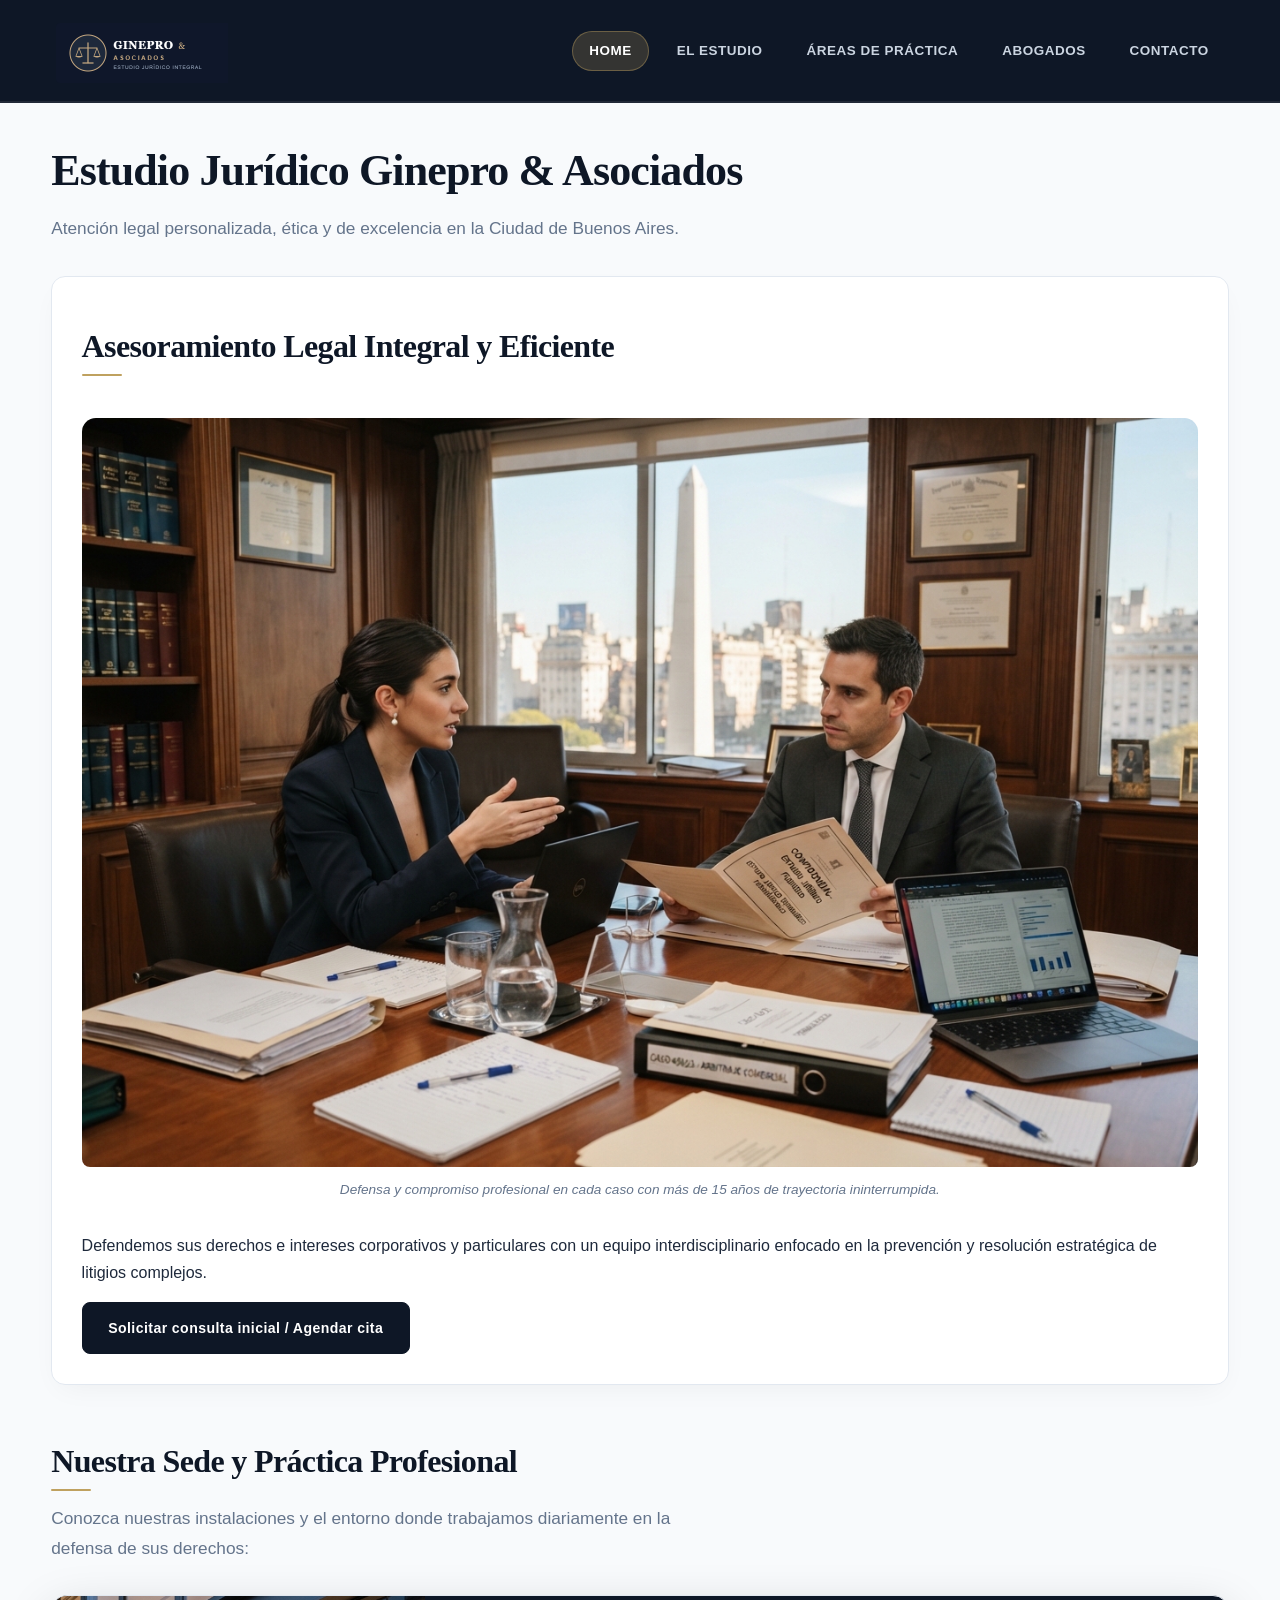
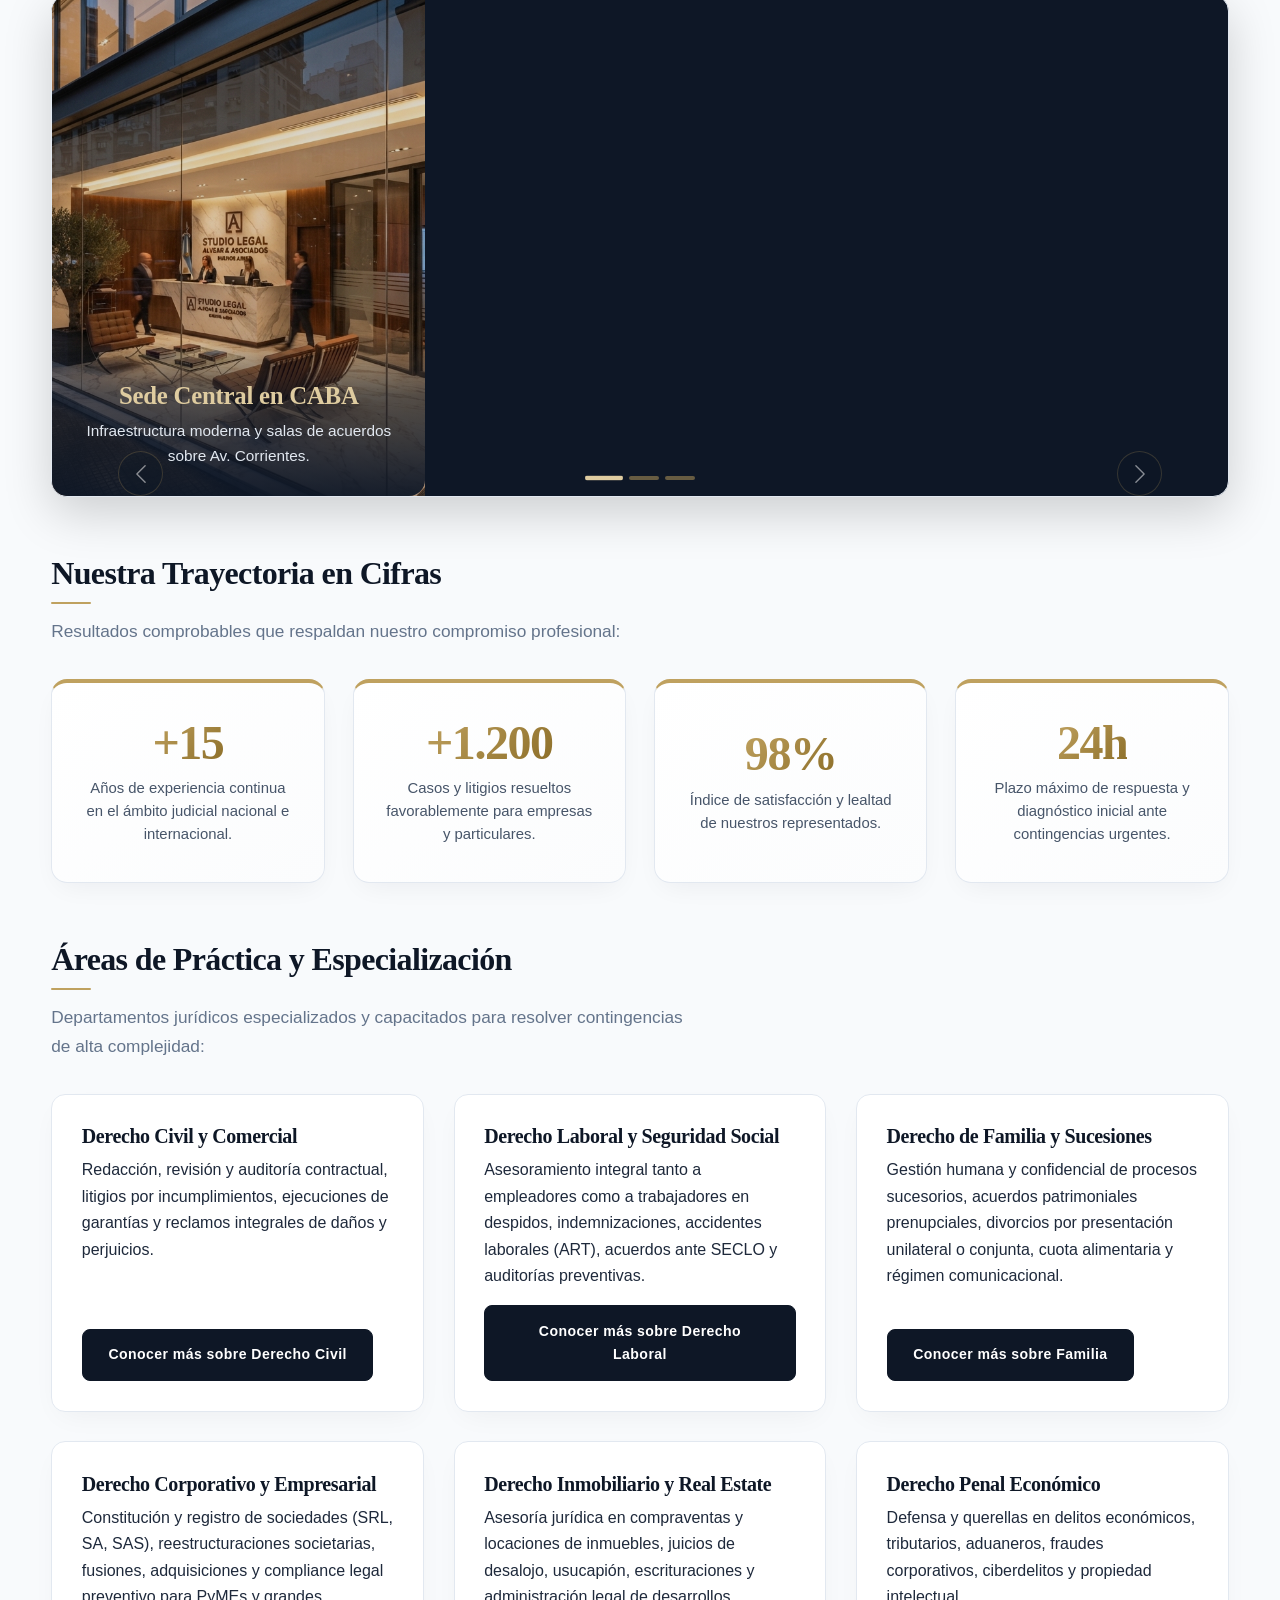
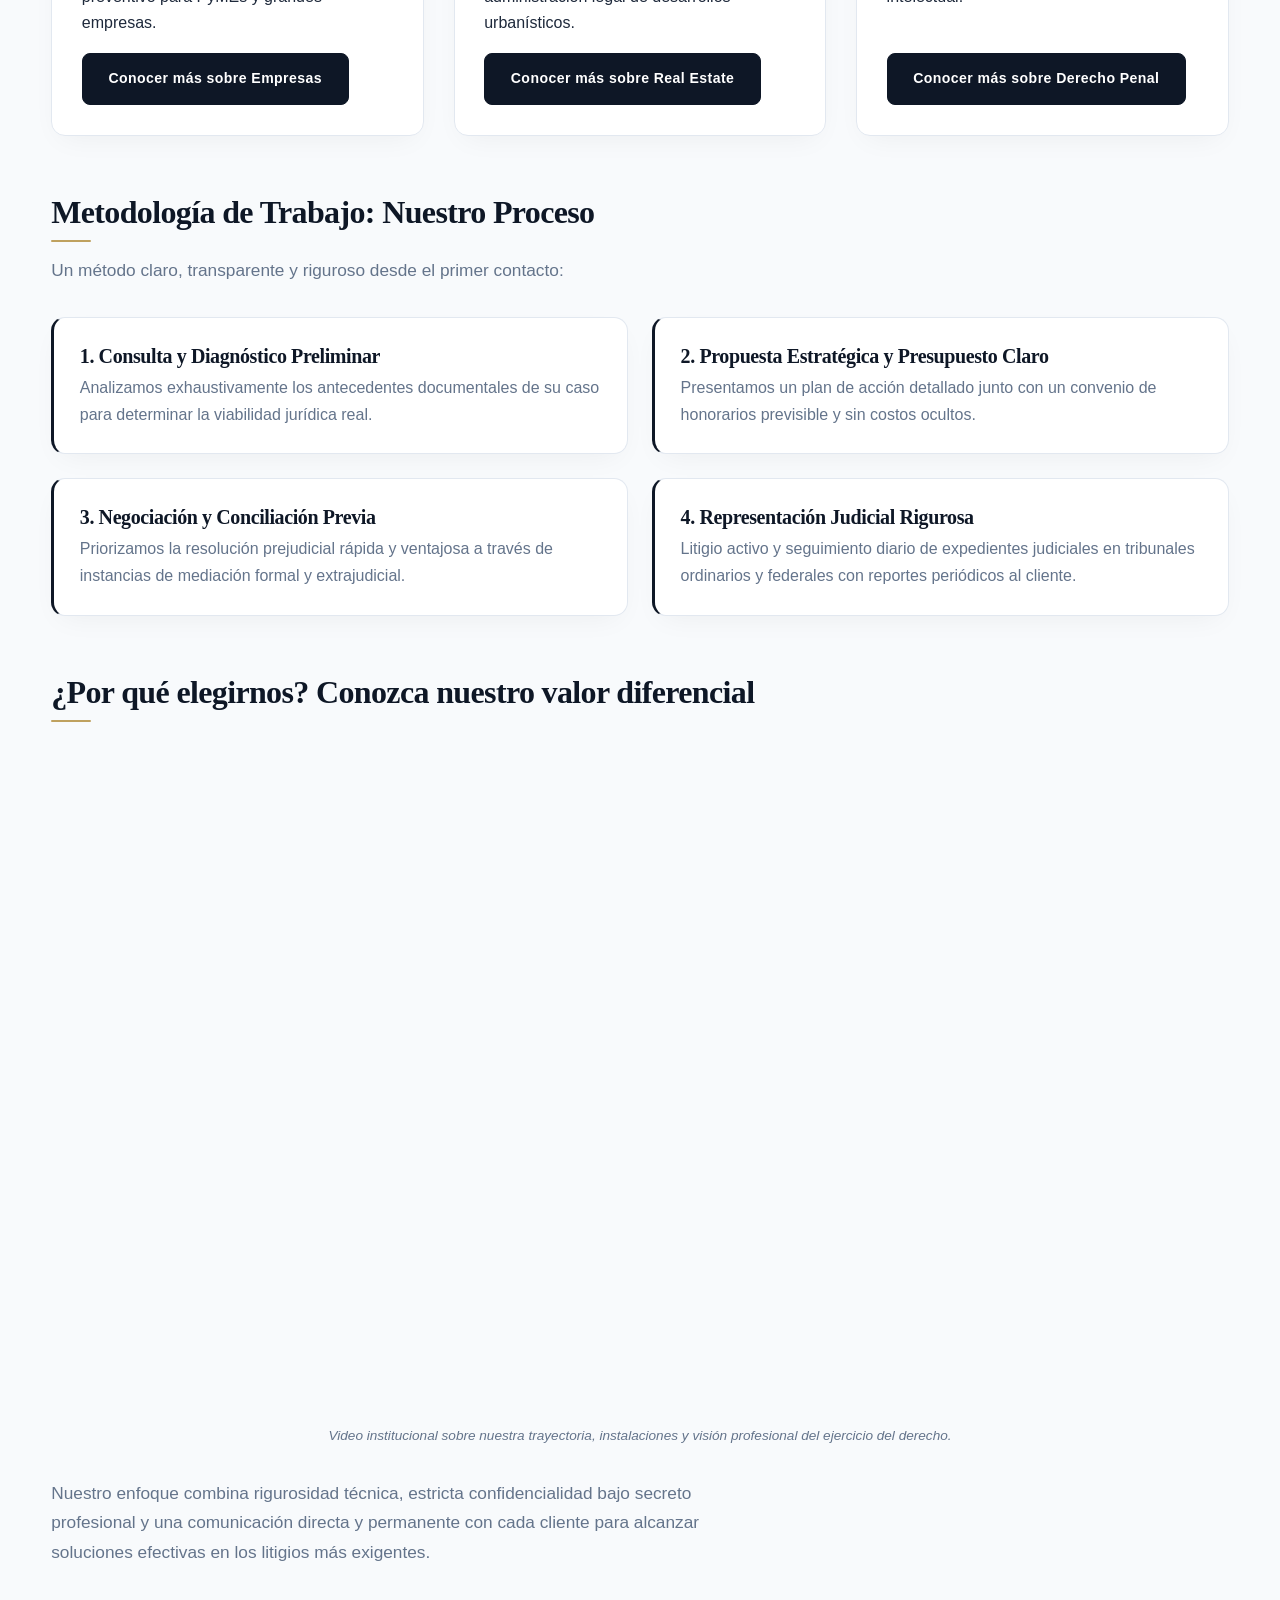
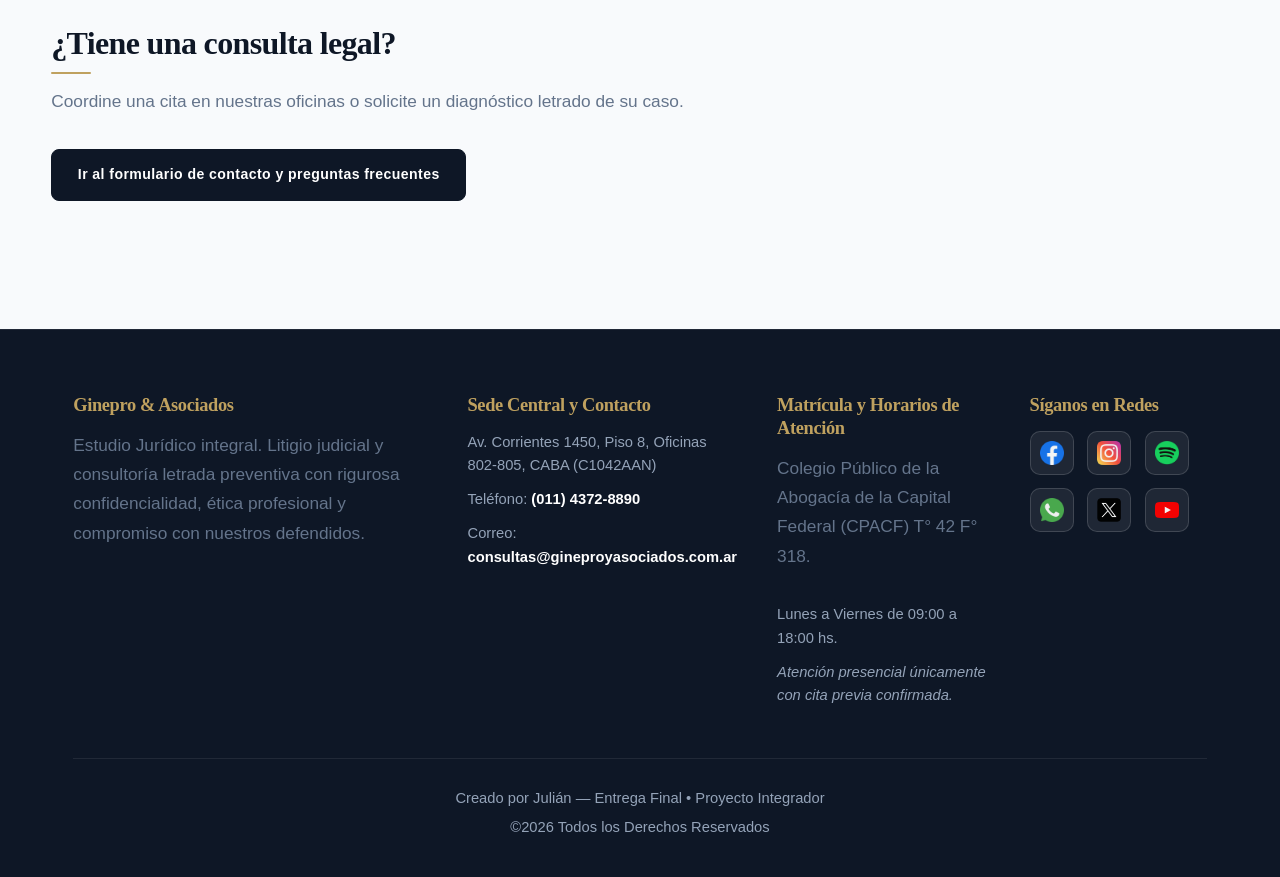
==== commit 5f22a679: "Quinta entrega de CSS" ====
--- a/index.html
+++ b/index.html
@@ -16,6 +16,8 @@
     <!-- Bootstrap 5.3 CSS vía CDN -->
     <link href="https://cdn.jsdelivr.net/npm/bootstrap@5.3.3/dist/css/bootstrap.min.css" rel="stylesheet"
         integrity="sha384-QWTKZyjpPEjISv5WaRU9OFeRpok6YctnYmDr5pNlyT2bRjXh0JMhjY6hW+ALEwIH" crossorigin="anonymous">
+    <!-- AOS CSS vía CDN -->
+    <link rel="stylesheet" href="https://cdn.jsdelivr.net/npm/aos@2.3.4/dist/aos.css">
     <!-- Hoja de estilos personalizada -->
     <link rel="stylesheet" href="./css/styles.css">
     <link rel="shortcut icon" href="favicon.ico" type="image/x-icon">
@@ -52,12 +54,12 @@
     <!-- CONTENIDO PRINCIPAL -->
     <main>
 
-        <!-- SECCION HERO / PRESENTACION -->
+        <!-- SECCION HERO / PRESENTACION (Animación CSS propia) -->
         <section class="seccion-hero">
             <h1>Estudio Jurídico Ginepro &amp; Asociados</h1>
             <p>Atención legal personalizada, ética y de excelencia en la Ciudad de Buenos Aires.</p>
 
-            <article>
+            <article class="animacion-entrada">
                 <h2>Asesoramiento Legal Integral y Eficiente</h2>
                 <figure>
                     <img src="./assets/contenido/asesoramiento-juridico.png"
@@ -73,13 +75,12 @@
         </section>
 
         <!-- COMPONENTE BOOTSTRAP: CAROUSEL GALERÍA INSTITUCIONAL -->
-        <section class="seccion-galeria">
+        <section class="seccion-galeria" data-aos="fade-up">
             <h2>Nuestra Sede y Práctica Profesional</h2>
             <p>Conozca nuestras instalaciones y el entorno donde trabajamos diariamente en la defensa de sus derechos:
             </p>
 
             <div id="carouselEstudio" class="carousel slide carousel-estudio shadow-lg" data-bs-ride="carousel">
-                <!-- Indicadores -->
                 <div class="carousel-indicators">
                     <button type="button" data-bs-target="#carouselEstudio" data-bs-slide-to="0" class="active"
                         aria-current="true" aria-label="Diapositiva 1"></button>
@@ -89,7 +90,6 @@
                         aria-label="Diapositiva 3"></button>
                 </div>
 
-                <!-- Diapositivas -->
                 <div class="carousel-inner">
                     <div class="carousel-item active">
                         <img src="./assets/contenido/estudio-oficinas.png" class="d-block w-100"
@@ -117,7 +117,6 @@
                     </div>
                 </div>
 
-                <!-- Flechas de navegación -->
                 <button class="carousel-control-prev" type="button" data-bs-target="#carouselEstudio"
                     data-bs-slide="prev">
                     <span class="carousel-control-prev-icon" aria-hidden="true"></span>
@@ -131,78 +130,72 @@
             </div>
         </section>
 
-        <!-- SECCION CIFRAS DESTACADAS (METRICAS / LOGROS) -->
-        <section class="seccion-cifras">
+        <!-- SECCION CIFRAS DESTACADAS (Animación con AOS) -->
+        <section class="seccion-cifras" data-aos="fade-up">
             <h2>Nuestra Trayectoria en Cifras</h2>
             <p>Resultados comprobables que respaldan nuestro compromiso profesional:</p>
             <div class="cifras-grid">
-                <article>
+                <article data-aos="zoom-in" data-aos-delay="50">
                     <h3>+15</h3>
                     <p>Años de experiencia continua en el ámbito judicial nacional e internacional.</p>
                 </article>
-                <article>
+                <article data-aos="zoom-in" data-aos-delay="150">
                     <h3>+1.200</h3>
                     <p>Casos y litigios resueltos favorablemente para empresas y particulares.</p>
                 </article>
-                <article>
+                <article data-aos="zoom-in" data-aos-delay="250">
                     <h3>98%</h3>
                     <p>Índice de satisfacción y lealtad de nuestros representados.</p>
                 </article>
-                <article>
+                <article data-aos="zoom-in" data-aos-delay="350">
                     <h3>24h</h3>
                     <p>Plazo máximo de respuesta y diagnóstico inicial ante contingencias urgentes.</p>
                 </article>
             </div>
         </section>
 
-        <!-- SECCION AREAS DE ESPECIALIZACION -->
-        <section class="seccion-areas">
+        <!-- SECCION AREAS DE ESPECIALIZACION (Animación con AOS) -->
+        <section class="seccion-areas" data-aos="fade-up">
             <h2>Áreas de Práctica y Especialización</h2>
             <p>Departamentos jurídicos especializados y capacitados para resolver contingencias de alta complejidad:</p>
 
             <div class="areas-grid">
-                <!-- AREA 1 -->
-                <article class="area-card">
+                <article class="area-card" data-aos="fade-up" data-aos-delay="50">
                     <h3>Derecho Civil y Comercial</h3>
                     <p>Redacción, revisión y auditoría contractual, litigios por incumplimientos, ejecuciones de
                         garantías y reclamos integrales de daños y perjuicios.</p>
                     <a href="./pages/areas.html#civil" class="btn-estudio">Conocer más sobre Derecho Civil</a>
                 </article>
 
-                <!-- AREA 2 -->
-                <article class="area-card">
+                <article class="area-card" data-aos="fade-up" data-aos-delay="100">
                     <h3>Derecho Laboral y Seguridad Social</h3>
                     <p>Asesoramiento integral tanto a empleadores como a trabajadores en despidos, indemnizaciones,
                         accidentes laborales (ART), acuerdos ante SECLO y auditorías preventivas.</p>
                     <a href="./pages/areas.html#laboral" class="btn-estudio">Conocer más sobre Derecho Laboral</a>
                 </article>
 
-                <!-- AREA 3 -->
-                <article class="area-card">
+                <article class="area-card" data-aos="fade-up" data-aos-delay="150">
                     <h3>Derecho de Familia y Sucesiones</h3>
                     <p>Gestión humana y confidencial de procesos sucesorios, acuerdos patrimoniales prenupciales,
                         divorcios por presentación unilateral o conjunta, cuota alimentaria y régimen comunicacional.</p>
                     <a href="./pages/areas.html#familia" class="btn-estudio">Conocer más sobre Familia</a>
                 </article>
 
-                <!-- AREA 4 -->
-                <article class="area-card">
+                <article class="area-card" data-aos="fade-up" data-aos-delay="200">
                     <h3>Derecho Corporativo y Empresarial</h3>
                     <p>Constitución y registro de sociedades (SRL, SA, SAS), reestructuraciones societarias, fusiones,
                         adquisiciones y compliance legal preventivo para PyMEs y grandes empresas.</p>
                     <a href="./pages/areas.html#corporativo" class="btn-estudio">Conocer más sobre Empresas</a>
                 </article>
 
-                <!-- AREA 5 -->
-                <article class="area-card">
+                <article class="area-card" data-aos="fade-up" data-aos-delay="250">
                     <h3>Derecho Inmobiliario y Real Estate</h3>
                     <p>Asesoría jurídica en compraventas y locaciones de inmuebles, juicios de desalojo, usucapión,
                         escrituraciones y administración legal de desarrollos urbanísticos.</p>
                     <a href="./pages/areas.html#inmobiliario" class="btn-estudio">Conocer más sobre Real Estate</a>
                 </article>
 
-                <!-- AREA 6 -->
-                <article class="area-card">
+                <article class="area-card" data-aos="fade-up" data-aos-delay="300">
                     <h3>Derecho Penal Económico</h3>
                     <p>Defensa y querellas en delitos económicos, tributarios, aduaneros, fraudes corporativos,
                         ciberdelitos y propiedad intelectual.</p>
@@ -212,7 +205,7 @@
         </section>
 
         <!-- SECCION METODOLOGIA DE TRABAJO -->
-        <section class="seccion-metodologia">
+        <section class="seccion-metodologia" data-aos="fade-up">
             <h2>Metodología de Trabajo: Nuestro Proceso</h2>
             <p>Un método claro, transparente y riguroso desde el primer contacto:</p>
             <ol>
@@ -240,7 +233,7 @@
         </section>
 
         <!-- SECCION DIFERENCIAL Y MULTIMEDIA -->
-        <section class="seccion-diferencial">
+        <section class="seccion-diferencial" data-aos="fade-up">
             <h2>¿Por qué elegirnos? Conozca nuestro valor diferencial</h2>
 
             <figure>
@@ -258,7 +251,7 @@
         </section>
 
         <!-- FINAL DEL INDEX / CONSULTA PROSPECTOS -->
-        <section class="seccion-cta-final">
+        <section class="seccion-cta-final" data-aos="fade-up">
             <h2>¿Tiene una consulta legal?</h2>
             <p>Coordine una cita en nuestras oficinas o solicite un diagnóstico letrado de su caso.</p>
             <a href="./pages/contacto.html" class="btn-estudio">Ir al formulario de contacto y preguntas frecuentes</a>
@@ -355,7 +348,16 @@
     <script src="https://cdn.jsdelivr.net/npm/bootstrap@5.3.3/dist/js/bootstrap.bundle.min.js"
         integrity="sha384-YvpcrYf0tY3lHB60NNkmXc5s9fDVZLESaAA55NDzOxhy9GkcIdslK1eN7N6jIeHz"
         crossorigin="anonymous"></script>
+
+    <!-- AOS Bundle JS vía CDN e inicialización -->
+    <script src="https://cdn.jsdelivr.net/npm/aos@2.3.4/dist/aos.js"></script>
     <script>
+        AOS.init({
+            duration: 650,
+            easing: 'ease-out-cubic',
+            once: true,
+            offset: 60
+        });
         document.getElementById("year").textContent = new Date().getFullYear();
     </script>
 
--- a/css/styles.css
+++ b/css/styles.css
@@ -7,7 +7,7 @@
   box-sizing: border-box;
 }
 
-/* Tokens y variables de diseno */
+/* Tokens y variables de diseño */
 :root {
   --color-primario: #0e1726;
   --color-primario-suave: #162238;
@@ -36,7 +36,7 @@
   --sombra-tarjeta: 0 10px 30px -10px rgba(15, 23, 42, 0.06);
   --sombra-hover: 0 20px 35px -12px rgba(15, 23, 42, 0.12);
   --radio-borde: 14px;
-  --transicion: all 0.25s cubic-bezier(0.16, 1, 0.3, 1);
+  --transicion: all 0.3s cubic-bezier(0.16, 1, 0.3, 1);
 }
 
 /* Base HTML y Body */
@@ -64,7 +64,7 @@
   display: block;
 }
 
-/* Tipografia de encabezados */
+/* Tipografía de encabezados */
 h1,
 h2,
 h3,
@@ -100,6 +100,12 @@
   height: 2px;
   background-color: var(--color-secundario);
   border-radius: 2px;
+  transform-origin: left;
+  transition: transform 0.4s ease;
+}
+
+h2:hover::after {
+  transform: scaleX(1.4);
 }
 
 h3 {
@@ -112,11 +118,11 @@
   color: var(--color-texto);
 }
 
-/* Enlaces globales con estados interactivos */
+/* Enlaces globales con transiciones sobre transform y color */
 a {
   color: var(--color-primario);
   text-decoration: none;
-  transition: var(--transicion);
+  transition: color 0.25s ease, transform 0.25s ease;
 }
 
 a:hover,
@@ -147,7 +153,7 @@
   width: 100%;
 }
 
-/* Logo con tamano destacado y visible */
+/* Logo con tamaño destacado y visible */
 .custom-navbar .navbar-brand img,
 .navbar-brand img,
 header a img {
@@ -156,6 +162,11 @@
   max-height: 70px !important;
   object-fit: contain;
   display: block;
+  transition: transform 0.35s cubic-bezier(0.34, 1.56, 0.64, 1);
+}
+
+.custom-navbar .navbar-brand:hover img {
+  transform: scale(1.03);
 }
 
 .custom-navbar .navbar-nav {
@@ -164,6 +175,7 @@
   gap: 0.35rem;
 }
 
+/* Enlaces de menú con transición fluida (opacity y transform) */
 .custom-navbar .nav-link {
   color: #cbd5e1 !important;
   font-weight: 600;
@@ -172,7 +184,7 @@
   text-transform: uppercase;
   padding: 0.5rem 1rem !important;
   border-radius: 999px;
-  transition: var(--transicion);
+  transition: color 0.25s ease, background-color 0.25s ease, transform 0.25s ease;
   margin: 0.15rem 0.2rem;
 }
 
@@ -180,12 +192,12 @@
 .custom-navbar .nav-link:focus {
   color: var(--color-texto-inverso) !important;
   background-color: rgba(255, 255, 255, 0.08);
-  transform: translateY(-1px);
+  transform: translateY(-2px);
 }
 
 .custom-navbar .nav-link:active {
   background-color: rgba(191, 161, 95, 0.3);
-  transform: scale(0.97);
+  transform: scale(0.96);
 }
 
 .custom-navbar .nav-link.active,
@@ -199,12 +211,13 @@
   border-color: rgba(191, 161, 95, 0.5);
   padding: 0.45rem 0.75rem;
   border-radius: 8px;
-  transition: var(--transicion);
+  transition: transform 0.25s ease, box-shadow 0.25s ease;
 }
 
 .custom-navbar .navbar-toggler:focus {
   outline: none;
   box-shadow: 0 0 0 3px rgba(191, 161, 95, 0.25);
+  transform: scale(1.02);
 }
 
 .custom-navbar .navbar-toggler-icon {
@@ -231,14 +244,14 @@
   max-width: 68ch;
 }
 
-/* Tarjetas y articulos generales */
+/* Tarjetas y artículos generales con hover mediante transform */
 article {
   background-color: var(--color-superficie);
   border: 1px solid var(--color-borde);
   border-radius: var(--radio-borde);
   padding: 1.85rem;
   box-shadow: var(--sombra-tarjeta);
-  transition: var(--transicion);
+  transition: transform 0.3s cubic-bezier(0.16, 1, 0.3, 1), box-shadow 0.3s ease, border-color 0.3s ease;
   display: flex;
   flex-direction: column;
   justify-content: space-between;
@@ -247,10 +260,55 @@
 article:hover {
   box-shadow: var(--sombra-hover);
   border-color: #cbd5e1;
-  transform: translateY(-2px);
-}
-
-/* Carousel de Bootstrap para galeria */
+  transform: translateY(-3px);
+}
+
+/* Animación propia de entrada: @keyframes con 4 pasos */
+@keyframes entradaSuave {
+  0% {
+    opacity: 0;
+    transform: translateY(20px) scale(0.98);
+  }
+  40% {
+    opacity: 0.6;
+    transform: translateY(8px) scale(0.99);
+  }
+  75% {
+    opacity: 0.9;
+    transform: translateY(-2px) scale(1.005);
+  }
+  100% {
+    opacity: 1;
+    transform: translateY(0) scale(1);
+  }
+}
+
+/* Animación de pulso dorado institucional para elementos destacados */
+@keyframes pulsoBadge {
+  0% {
+    transform: scale(1);
+    opacity: 1;
+  }
+  50% {
+    transform: scale(1.05);
+    opacity: 0.9;
+  }
+  100% {
+    transform: scale(1);
+    opacity: 1;
+  }
+}
+
+.animacion-entrada {
+  animation: entradaSuave 0.65s cubic-bezier(0.16, 1, 0.3, 1) both;
+}
+
+/* Hero card con animación de entrada inicial */
+.seccion-hero article {
+  animation: entradaSuave 0.7s cubic-bezier(0.16, 1, 0.3, 1) both;
+}
+
+/* Carousel de Bootstrap para galería */
 .carousel-estudio {
   width: 100% !important;
   border-radius: 16px;
@@ -280,6 +338,11 @@
   object-position: center;
   filter: brightness(0.85);
   display: block;
+  transition: transform 0.8s ease;
+}
+
+.carousel-estudio:hover .carousel-item.active img {
+  transform: scale(1.02);
 }
 
 .carousel-estudio .carousel-caption {
@@ -315,7 +378,7 @@
   height: 4px;
   border-radius: 2px;
   opacity: 0.5;
-  transition: var(--transicion);
+  transition: opacity 0.3s ease, transform 0.3s ease;
   border: none;
 }
 
@@ -323,6 +386,7 @@
   opacity: 1;
   background-color: var(--color-acento-luz);
   width: 38px;
+  transform: scaleY(1.2);
 }
 
 .carousel-estudio .carousel-control-prev-icon,
@@ -332,11 +396,18 @@
   padding: 1.35rem;
   background-size: 50%;
   border: 1px solid rgba(191, 161, 95, 0.45);
-  transition: var(--transicion);
-}
-
-.carousel-estudio .carousel-control-prev:hover .carousel-control-prev-icon,
+  transition: transform 0.25s ease, background-color 0.25s ease;
+}
+
+.carousel-estudio .carousel-control-prev:hover .carousel-control-prev-icon {
+  transform: scale(1.08) translateX(-2px);
+  background-color: var(--color-secundario);
+  border-color: var(--color-secundario);
+  filter: invert(1);
+}
+
 .carousel-estudio .carousel-control-next:hover .carousel-control-next-icon {
+  transform: scale(1.08) translateX(2px);
   background-color: var(--color-secundario);
   border-color: var(--color-secundario);
   filter: invert(1);
@@ -361,7 +432,7 @@
   box-shadow: 0 10px 28px -10px rgba(15, 23, 42, 0.07);
   position: relative;
   overflow: hidden;
-  transition: var(--transicion);
+  transition: transform 0.35s cubic-bezier(0.16, 1, 0.3, 1), box-shadow 0.35s ease, border-color 0.35s ease;
 }
 
 .cifras-grid article::before {
@@ -373,7 +444,7 @@
   height: 3px;
   background: linear-gradient(90deg, transparent, var(--color-acento-luz), transparent);
   opacity: 0;
-  transition: var(--transicion);
+  transition: opacity 0.35s ease;
 }
 
 .cifras-grid article:hover {
@@ -397,11 +468,11 @@
   background: linear-gradient(135deg, #bfa15f 0%, #8c6e28 100%);
   -webkit-background-clip: text;
   -webkit-text-fill-color: transparent;
-  transition: var(--transicion);
+  transition: transform 0.35s cubic-bezier(0.34, 1.56, 0.64, 1);
 }
 
 .cifras-grid article:hover h3 {
-  transform: scale(1.05);
+  transform: scale(1.08);
 }
 
 .cifras-grid article p {
@@ -412,7 +483,7 @@
   font-weight: 500;
 }
 
-/* Areas de practica y especializacion (6 tarjetas completas) */
+/* Áreas de práctica y especialización (6 tarjetas) */
 .areas-grid {
   display: grid;
   grid-template-columns: 1fr;
@@ -425,7 +496,7 @@
   border-radius: var(--radio-borde);
   padding: 1.85rem;
   box-shadow: var(--sombra-tarjeta);
-  transition: var(--transicion);
+  transition: transform 0.3s cubic-bezier(0.16, 1, 0.3, 1), box-shadow 0.3s ease, border-color 0.3s ease;
   display: flex;
   flex-direction: column;
   justify-content: space-between;
@@ -434,7 +505,7 @@
 .area-card:hover {
   box-shadow: var(--sombra-hover);
   border-color: #cbd5e1;
-  transform: translateY(-3px);
+  transform: translateY(-4px);
 }
 
 /* Tarjetas de equipo y abogados */
@@ -455,12 +526,12 @@
   position: relative;
   overflow: hidden;
   border-top: 4px solid var(--color-secundario);
-  transition: var(--transicion);
+  transition: transform 0.35s cubic-bezier(0.16, 1, 0.3, 1), box-shadow 0.35s ease, border-color 0.35s ease;
 }
 
 .card-abogado:hover {
-  transform: translateY(-5px);
-  box-shadow: 0 20px 40px -12px rgba(15, 23, 42, 0.16);
+  transform: translateY(-6px);
+  box-shadow: 0 22px 42px -12px rgba(15, 23, 42, 0.16);
   border-color: var(--color-secundario);
 }
 
@@ -483,11 +554,11 @@
   border: 4px solid var(--color-superficie);
   outline: 3px solid var(--color-secundario);
   box-shadow: 0 8px 24px rgba(14, 23, 38, 0.14);
-  transition: var(--transicion);
+  transition: transform 0.4s cubic-bezier(0.34, 1.56, 0.64, 1), outline-color 0.3s ease;
 }
 
 .card-abogado:hover figure img {
-  transform: scale(1.04);
+  transform: scale(1.05) rotate(1deg);
   outline-color: var(--color-secundario-hover);
 }
 
@@ -503,6 +574,11 @@
   background-color: rgba(191, 161, 95, 0.1);
   border-radius: 999px;
   display: inline-block;
+  transition: transform 0.3s ease;
+}
+
+.card-abogado:hover figcaption {
+  transform: scale(1.03);
 }
 
 .card-abogado header {
@@ -588,7 +664,7 @@
 .card-abogado > p:last-of-type a {
   color: var(--color-primario);
   font-weight: 700;
-  transition: var(--transicion);
+  transition: color 0.25s ease;
 }
 
 .card-abogado > p:last-of-type a:hover {
@@ -630,7 +706,7 @@
   padding: 2.25rem 2.5rem;
   box-shadow: var(--sombra-tarjeta);
   margin-top: 1.5rem;
-  transition: var(--transicion);
+  transition: box-shadow 0.3s ease, border-color 0.3s ease;
 }
 
 .bloque-valores-contenedor:hover {
@@ -667,13 +743,13 @@
   display: flex;
   align-items: flex-start;
   gap: 1rem;
-  transition: var(--transicion);
+  transition: transform 0.3s ease, background-color 0.3s ease, border-color 0.3s ease, box-shadow 0.3s ease;
 }
 
 .item-valor:hover {
   background: #ffffff;
   border-color: var(--color-secundario);
-  transform: translateY(-2px);
+  transform: translateY(-3px) scale(1.01);
   box-shadow: 0 8px 20px -8px rgba(15, 23, 42, 0.08);
 }
 
@@ -689,6 +765,11 @@
   font-weight: 700;
   font-size: 1rem;
   flex-shrink: 0;
+  transition: transform 0.3s cubic-bezier(0.34, 1.56, 0.64, 1);
+}
+
+.item-valor:hover .icono-valor {
+  transform: scale(1.15) rotate(5deg);
 }
 
 .item-valor p {
@@ -723,7 +804,7 @@
   flex-direction: column;
   justify-content: space-between;
   border-top: 4px solid var(--color-secundario);
-  transition: var(--transicion);
+  transition: transform 0.3s cubic-bezier(0.16, 1, 0.3, 1), box-shadow 0.3s ease, border-color 0.3s ease;
   position: relative;
 }
 
@@ -744,6 +825,11 @@
   justify-content: center;
   font-size: 1.35rem;
   margin-bottom: 1.25rem;
+  transition: transform 0.3s cubic-bezier(0.34, 1.56, 0.64, 1);
+}
+
+.card-canal:hover .canal-icono {
+  transform: scale(1.1) rotate(4deg);
 }
 
 .card-canal h3 {
@@ -772,7 +858,7 @@
   letter-spacing: 0.02em;
   border-radius: 10px;
   text-align: center;
-  transition: var(--transicion);
+  transition: transform 0.25s ease, background-color 0.25s ease, box-shadow 0.25s ease;
   box-shadow: 0 4px 14px rgba(14, 23, 38, 0.15);
   border: 1px solid var(--color-primario);
   margin-top: auto;
@@ -844,6 +930,7 @@
   font-size: 0.96rem;
   line-height: 1.5;
   color: var(--color-texto);
+  transition: background-color 0.25s ease;
 }
 
 tbody th[scope="row"] {
@@ -919,6 +1006,7 @@
 footer p a {
   color: var(--color-texto-inverso);
   font-weight: 600;
+  transition: color 0.25s ease;
 }
 
 footer address a:hover,
@@ -952,7 +1040,7 @@
   border-radius: 10px;
   background-color: rgba(255, 255, 255, 0.07);
   border: 1px solid rgba(255, 255, 255, 0.15);
-  transition: var(--transicion);
+  transition: transform 0.25s ease, background-color 0.25s ease, box-shadow 0.25s ease, border-color 0.25s ease;
   padding: 0;
 }
 
@@ -963,7 +1051,7 @@
   max-height: 24px;
   object-fit: contain;
   opacity: 0.95;
-  transition: var(--transicion);
+  transition: transform 0.25s ease, opacity 0.25s ease;
   background: transparent !important;
   border-radius: 4px;
   display: block;
@@ -980,7 +1068,7 @@
 footer nav ul li a:hover img,
 footer nav ul li a:focus img {
   opacity: 1;
-  transform: scale(1.1);
+  transform: scale(1.12);
 }
 
 footer > div:last-of-type {
@@ -996,7 +1084,7 @@
   margin-bottom: 0.35rem;
 }
 
-/* Botones y llamados a la accion */
+/* Botones y llamados a la acción con transición en transform, background y shadow */
 button,
 input[type="submit"],
 article > a,
@@ -1016,7 +1104,7 @@
   border: 1px solid var(--color-primario);
   cursor: pointer;
   text-align: center;
-  transition: var(--transicion);
+  transition: transform 0.25s cubic-bezier(0.16, 1, 0.3, 1), background-color 0.25s ease, box-shadow 0.25s ease, border-color 0.25s ease;
   text-decoration: none;
 }
 
@@ -1059,6 +1147,11 @@
   width: 100%;
   border-radius: 8px;
   object-fit: cover;
+  transition: transform 0.35s ease;
+}
+
+figure:hover img {
+  transform: scale(1.02);
 }
 
 figure iframe {
@@ -1078,7 +1171,7 @@
   font-style: italic;
 }
 
-/* Metodologia, citas y preguntas frecuentes */
+/* Metodología, citas y preguntas frecuentes */
 ol {
   display: flex;
   flex-direction: column;
@@ -1095,11 +1188,11 @@
   border-radius: var(--radio-borde);
   padding: 1.6rem;
   box-shadow: var(--sombra-tarjeta);
-  transition: var(--transicion);
+  transition: transform 0.3s cubic-bezier(0.16, 1, 0.3, 1), box-shadow 0.3s ease, border-left-color 0.3s ease;
 }
 
 ol > li:hover {
-  transform: translateY(-2px);
+  transform: translateY(-3px);
   border-left-color: var(--color-secundario);
   box-shadow: var(--sombra-hover);
 }
@@ -1125,7 +1218,7 @@
   flex-direction: column;
   justify-content: space-between;
   margin-bottom: 1.25rem;
-  transition: var(--transicion);
+  transition: transform 0.3s ease, box-shadow 0.3s ease;
 }
 
 blockquote:hover {
@@ -1153,7 +1246,7 @@
   margin-bottom: 0.85rem;
   padding: 1.25rem 1.5rem;
   box-shadow: var(--sombra-tarjeta);
-  transition: var(--transicion);
+  transition: border-color 0.25s ease, box-shadow 0.25s ease;
 }
 
 details[open] {
@@ -1167,7 +1260,7 @@
   cursor: pointer;
   outline: none;
   font-size: 1.05rem;
-  transition: var(--transicion);
+  transition: color 0.2s ease;
 }
 
 summary:hover,
@@ -1229,7 +1322,7 @@
   background-color: var(--color-superficie);
   border: 1px solid var(--color-borde);
   border-radius: 8px;
-  transition: var(--transicion);
+  transition: border-color 0.25s ease, box-shadow 0.25s ease, transform 0.2s ease;
 }
 
 input[type="text"]:focus,
@@ -1240,6 +1333,7 @@
   outline: none;
   border-color: var(--color-secundario);
   box-shadow: 0 0 0 3px rgba(191, 161, 95, 0.2);
+  transform: translateY(-1px);
 }
 
 textarea {
@@ -1270,14 +1364,14 @@
   cursor: pointer;
 }
 
-/* Grillas y maquetacion responsiva */
+/* Grillas y maquetación responsiva */
 section > div {
   display: grid;
   grid-template-columns: 1fr;
   gap: 1.5rem;
 }
 
-/* Media query tablet */
+/* Media query tablet (>= 640px) */
 @media (min-width: 640px) {
   .cifras-grid {
     grid-template-columns: repeat(2, 1fr) !important;
@@ -1311,7 +1405,7 @@
   }
 }
 
-/* Media query escritorio */
+/* Media query escritorio (>= 1024px) */
 @media (min-width: 1024px) {
   h1 {
     font-size: 2.75rem;
@@ -1331,7 +1425,7 @@
     gap: 1.75rem !important;
   }
 
-  /* Areas de practica: 6 tarjetas en 3 columnas x 2 filas */
+  /* Áreas de práctica: 6 tarjetas en 3 columnas x 2 filas */
   .areas-grid {
     grid-template-columns: repeat(3, 1fr) !important;
     gap: 1.85rem !important;
@@ -1371,4 +1465,22 @@
   form {
     padding: 2.75rem;
   }
+}
+
+/* Accesibilidad: preferencia de reducción de movimiento */
+@media (prefers-reduced-motion: reduce) {
+  *,
+  *::before,
+  *::after {
+    animation-duration: 0.01ms !important;
+    animation-iteration-count: 1 !important;
+    transition-duration: 0.01ms !important;
+    scroll-behavior: auto !important;
+  }
+
+  [data-aos] {
+    opacity: 1 !important;
+    transform: none !important;
+    transition: none !important;
+  }
 }
